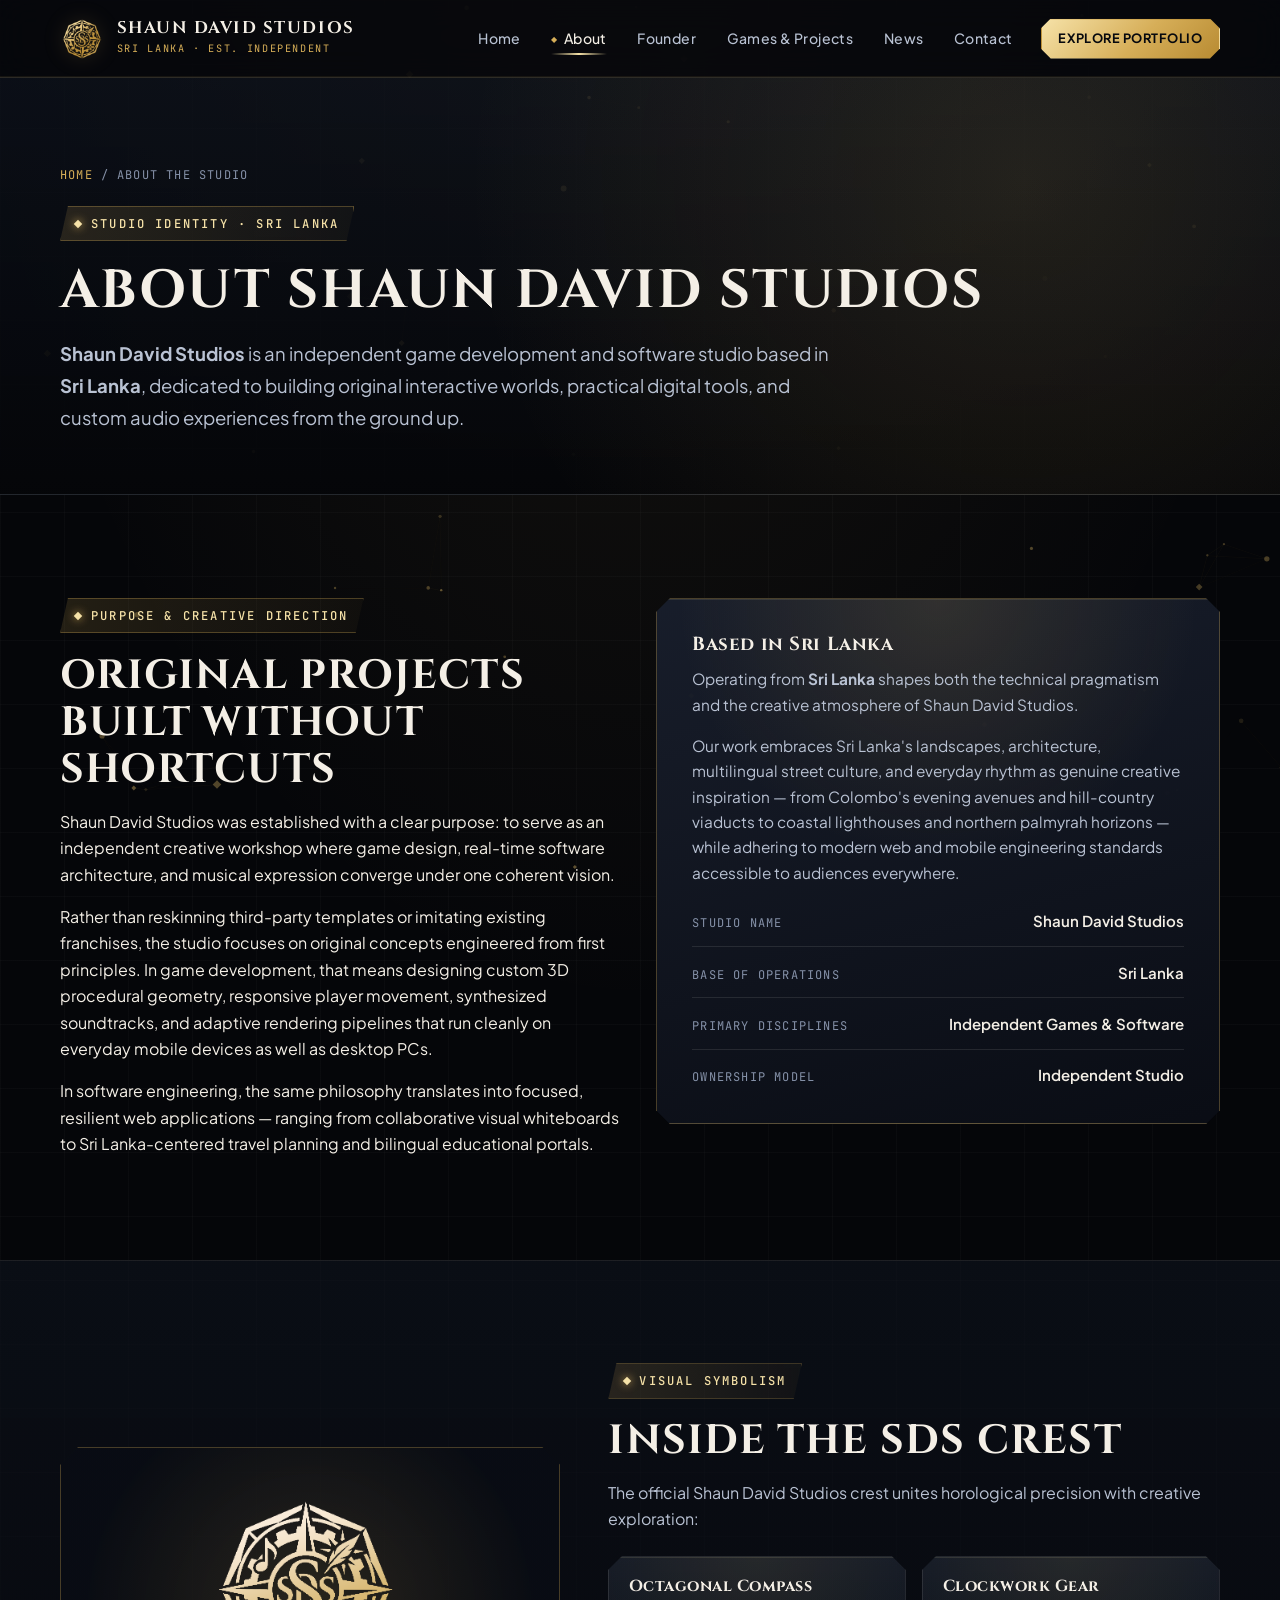
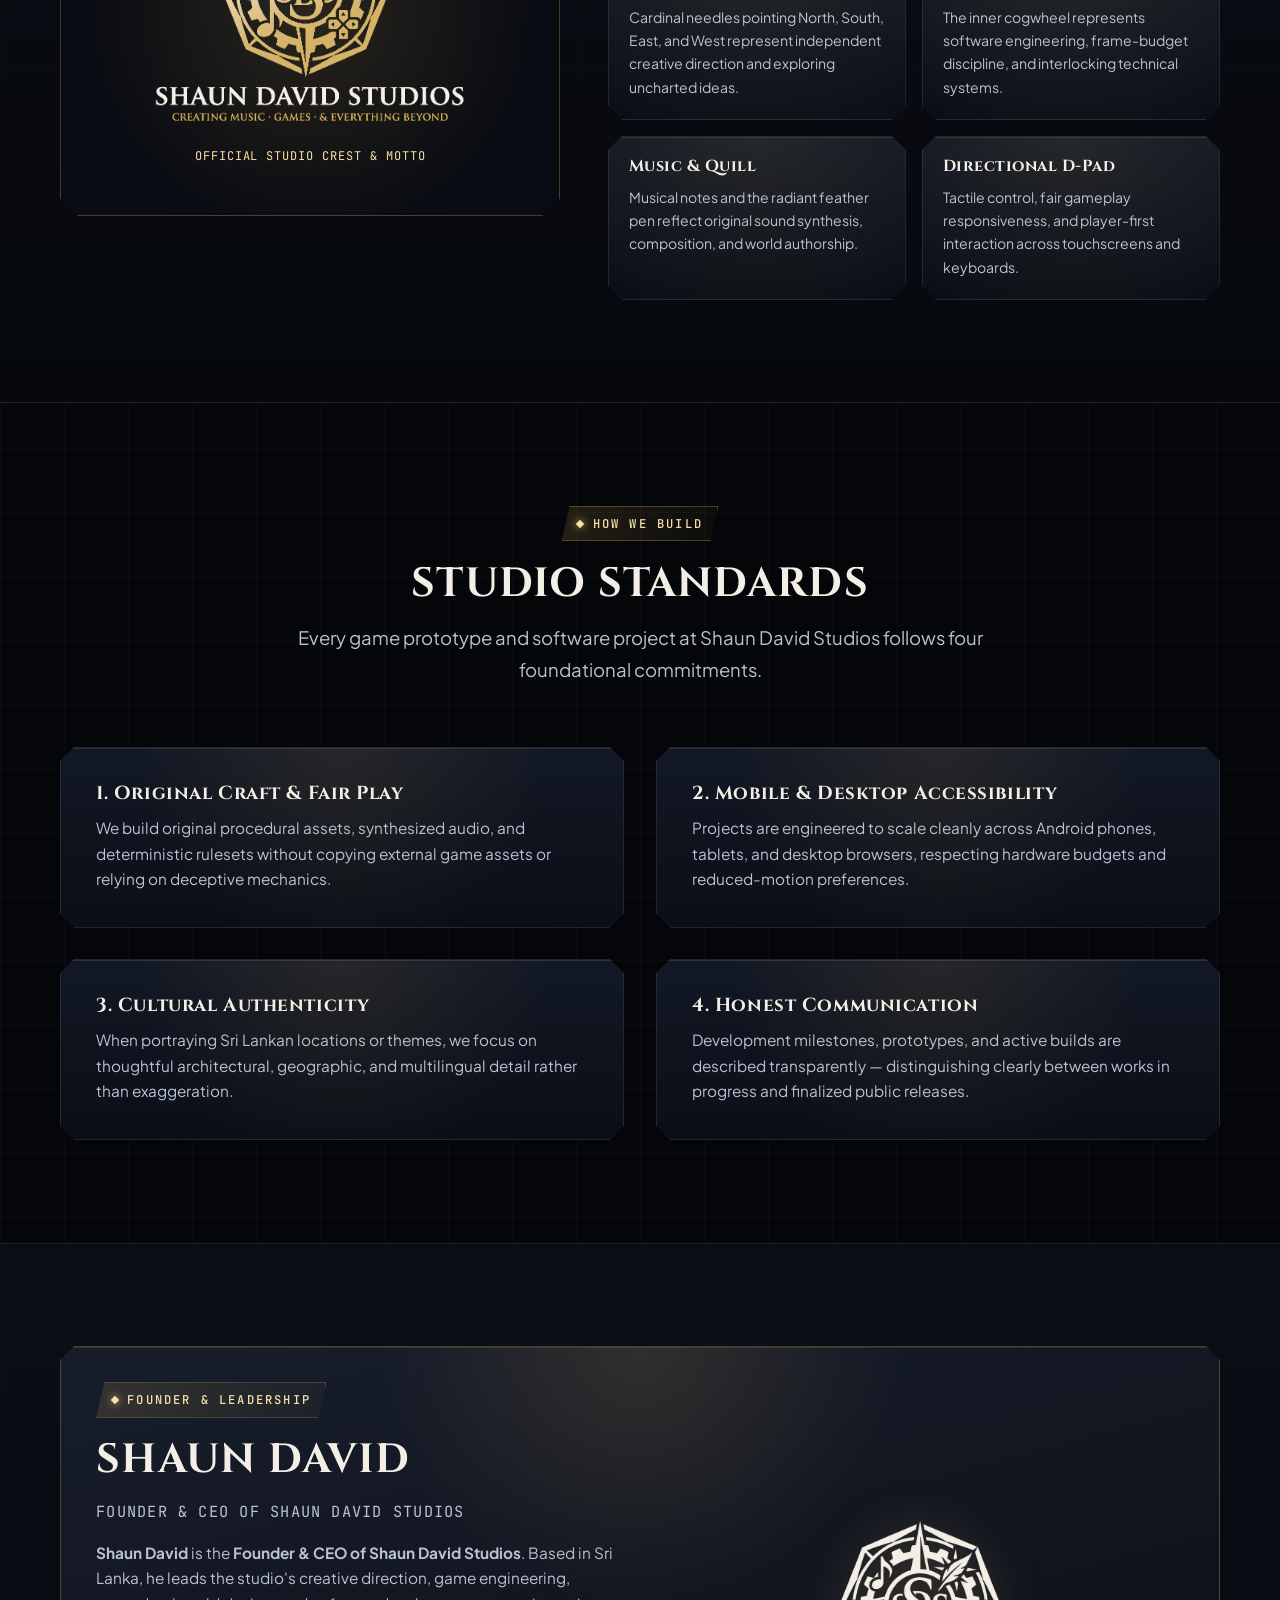
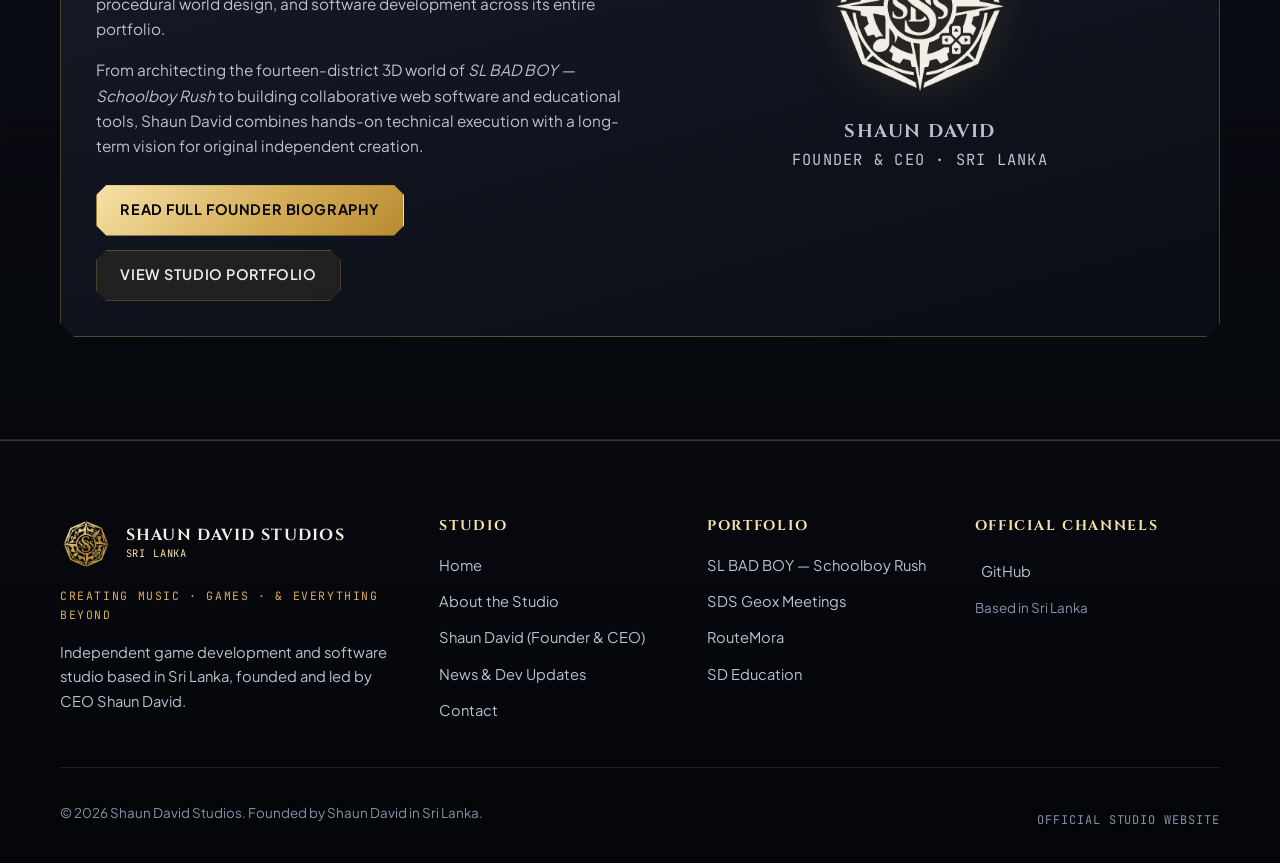
==== about/index.html @ ac810cee "Build official Shaun David Studios static website for Cloudflare Pages Co-authored-by: arena-agent <" ====
<!DOCTYPE html>
<html lang="en">
<head>
  <meta charset="UTF-8">
  <meta name="viewport" content="width=device-width, initial-scale=1.0">
  <title>About Shaun David Studios — Independent Game &amp; Software Studio in Sri Lanka</title>
  <meta name="description" content="Learn about Shaun David Studios, an independent game development and software studio based in Sri Lanka, founded by Founder &amp; CEO Shaun David to build original projects.">
  <meta name="robots" content="index, follow">
  <meta name="theme-color" content="#050609">
  <meta name="author" content="Shaun David">

  <!-- Open Graph Metadata -->
  <meta property="og:site_name" content="Shaun David Studios">
  <meta property="og:type" content="website">
  <meta property="og:title" content="About Shaun David Studios — Independent Game &amp; Software Studio in Sri Lanka">
  <meta property="og:description" content="Explore the creative mission, Sri Lankan roots, and engineering principles of Shaun David Studios, founded by Shaun David.">
  <meta property="og:image" content="/assets/img/og-image.png">
  <meta property="og:image:alt" content="Shaun David Studios octagonal compass and clockwork crest">
  <meta property="og:image:width" content="1200">
  <meta property="og:image:height" content="630">
  <meta name="twitter:card" content="summary_large_image">
  <meta name="twitter:title" content="About Shaun David Studios — Independent Game &amp; Software Studio">
  <meta name="twitter:description" content="Explore the creative mission, Sri Lankan roots, and engineering principles of Shaun David Studios.">
  <meta name="twitter:image" content="/assets/img/og-image.png">

  <!-- Favicons & Manifest -->
  <link rel="icon" href="/favicon.ico" sizes="any">
  <link rel="icon" href="../assets/img/favicon.svg" type="image/svg+xml">
  <link rel="icon" href="../assets/img/favicon-32x32.png" type="image/png" sizes="32x32">
  <link rel="apple-touch-icon" href="../assets/img/apple-touch-icon.png">
  <link rel="manifest" href="../site.webmanifest">

  <link rel="preload" href="../assets/fonts/cinzel-latin-700-normal.woff2" as="font" type="font/woff2" crossorigin>
  <link rel="stylesheet" href="../assets/css/main.css">
  <link rel="stylesheet" href="../assets/css/animations.css">

  <!-- Schema.org Structured Data (AboutPage + Organization + Founder) -->
  <script type="application/ld+json">
  {
    "@context": "https://schema.org",
    "@graph": [
      {
        "@type": "AboutPage",
        "@id": "#about-page",
        "name": "About Shaun David Studios",
        "description": "Overview of Shaun David Studios, an independent game development and software studio based in Sri Lanka, founded by Shaun David.",
        "mainEntity": {
          "@id": "#organization"
        },
        "inLanguage": "en"
      },
      {
        "@type": "Organization",
        "@id": "#organization",
        "name": "Shaun David Studios",
        "alternateName": "SDS",
        "slogan": "Creating Music, Games & Everything Beyond",
        "description": "Independent game development and software studio based in Sri Lanka, founded and led by CEO Shaun David.",
        "logo": {
          "@type": "ImageObject",
          "url": "/assets/img/sds-logo-original.jpg",
          "width": 905,
          "height": 768
        },
        "address": {
          "@type": "PostalAddress",
          "addressCountry": "LK"
        },
        "location": {
          "@type": "Place",
          "name": "Sri Lanka"
        },
        "founder": {
          "@id": "#shaun-david"
        },
        "sameAs": [
          "https://github.com/shaundavidkagenou-oss"
        ]
      },
      {
        "@type": "Person",
        "@id": "#shaun-david",
        "name": "Shaun David",
        "jobTitle": "Founder & CEO",
        "worksFor": {
          "@id": "#organization"
        },
        "sameAs": [
          "https://github.com/shaundavidkagenou-oss"
        ]
      }
    ]
  }
  </script>
</head>
<body>
  <a class="skip-link" href="#main-content">Skip to main content</a>
  <canvas id="ambient-canvas" class="ambient-canvas" aria-hidden="true"></canvas>

  <header class="site-header">
    <div class="container site-header__inner">
      <a class="brand-link" href="../" aria-label="Shaun David Studios — Home">
        <img class="brand-link__crest" src="../assets/img/sds-crest-gold.png" width="44" height="44" alt="Shaun David Studios octagonal compass crest">
        <span class="brand-link__text">
          <span class="brand-link__name">SHAUN DAVID STUDIOS</span>
          <span class="brand-link__sub">Sri Lanka · Est. Independent</span>
        </span>
      </a>

      <button class="nav-toggle" type="button" data-nav-toggle aria-expanded="false" aria-controls="primary-navigation" aria-label="Open navigation menu">
        <span class="nav-toggle__bars" aria-hidden="true">
          <span class="nav-toggle__bar"></span>
          <span class="nav-toggle__bar"></span>
          <span class="nav-toggle__bar"></span>
        </span>
      </button>

      <nav id="primary-navigation" class="primary-nav" data-primary-nav aria-label="Primary navigation">
        <ul class="primary-nav__list">
          <li><a class="primary-nav__link" href="../">Home</a></li>
          <li><a class="primary-nav__link" href="./" aria-current="page">About</a></li>
          <li><a class="primary-nav__link" href="../shaun-david/">Founder</a></li>
          <li><a class="primary-nav__link" href="../games/">Games &amp; Projects</a></li>
          <li><a class="primary-nav__link" href="../news/">News</a></li>
          <li><a class="primary-nav__link" href="../contact/">Contact</a></li>
        </ul>
        <div class="nav-cta">
          <a class="btn btn--primary btn--sm" href="../games/">Explore Portfolio</a>
        </div>
      </nav>
    </div>
    <div class="scroll-vernier" aria-hidden="true">
      <div class="scroll-vernier__bar"></div>
    </div>
  </header>
  <div class="nav-backdrop" data-nav-backdrop aria-hidden="true"></div>

  <main id="main-content">
    <!-- Page Hero -->
    <section class="page-hero" aria-labelledby="about-title">
      <div class="container">
        <ol class="breadcrumb" aria-label="Breadcrumb">
          <li><a href="../">Home</a></li>
          <li aria-hidden="true">/</li>
          <li aria-current="page">About the Studio</li>
        </ol>
        <div class="eyebrow">
          <span class="eyebrow__dot" aria-hidden="true"></span>
          <span>Studio Identity · Sri Lanka</span>
        </div>
        <h1 id="about-title" class="page-title">About Shaun David Studios</h1>
        <p class="lead" style="max-width: 780px;">
          <strong>Shaun David Studios</strong> is an independent game development and software studio based in <strong>Sri Lanka</strong>, dedicated to building original interactive worlds, practical digital tools, and custom audio experiences from the ground up.
        </p>
      </div>
    </section>

    <!-- Studio Purpose & Creative Direction -->
    <section class="section" aria-labelledby="purpose-heading">
      <div class="container">
        <div class="grid-2" style="align-items: start;">
          <div class="reveal">
            <div class="eyebrow">
              <span class="eyebrow__dot" aria-hidden="true"></span>
              <span>Purpose &amp; Creative Direction</span>
            </div>
            <h2 id="purpose-heading" class="section-title">Original Projects Built Without Shortcuts</h2>
            <p>
              Shaun David Studios was established with a clear purpose: to serve as an independent creative workshop where game design, real-time software architecture, and musical expression converge under one coherent vision.
            </p>
            <p>
              Rather than reskinning third-party templates or imitating existing franchises, the studio focuses on original concepts engineered from first principles. In game development, that means designing custom 3D procedural geometry, responsive player movement, synthesized soundtracks, and adaptive rendering pipelines that run cleanly on everyday mobile devices as well as desktop PCs.
            </p>
            <p>
              In software engineering, the same philosophy translates into focused, resilient web applications — ranging from collaborative visual whiteboards to Sri Lanka-centered travel planning and bilingual educational portals.
            </p>
          </div>

          <div class="sds-card sds-card--gold reveal" style="--delay: 100ms;">
            <h3>Based in Sri Lanka</h3>
            <p>
              Operating from <strong>Sri Lanka</strong> shapes both the technical pragmatism and the creative atmosphere of Shaun David Studios.
            </p>
            <p>
              Our work embraces Sri Lanka's landscapes, architecture, multilingual street culture, and everyday rhythm as genuine creative inspiration — from Colombo's evening avenues and hill-country viaducts to coastal lighthouses and northern palmyrah horizons — while adhering to modern web and mobile engineering standards accessible to audiences everywhere.
            </p>
            <div class="spec-ledger" style="margin-top: 1.5rem;">
              <div class="spec-row">
                <span class="spec-label">Studio Name</span>
                <span class="spec-value">Shaun David Studios</span>
              </div>
              <div class="spec-row">
                <span class="spec-label">Base of Operations</span>
                <span class="spec-value">Sri Lanka</span>
              </div>
              <div class="spec-row">
                <span class="spec-label">Primary Disciplines</span>
                <span class="spec-value">Independent Games &amp; Software</span>
              </div>
              <div class="spec-row">
                <span class="spec-label">Ownership Model</span>
                <span class="spec-value">Independent Studio</span>
              </div>
            </div>
          </div>
        </div>
      </div>
    </section>

    <!-- Anatomy of the Official Emblem -->
    <section class="section section--alt" aria-labelledby="emblem-heading">
      <div class="container">
        <div class="crest-anatomy">
          <div class="crest-showcase-panel reveal">
            <img src="../assets/img/sds-lockup-dark.png" width="420" height="302" alt="Official Shaun David Studios full crest and wordmark: Creating Music, Games, and Everything Beyond">
            <p class="mono-tag">Official Studio Crest &amp; Motto</p>
          </div>

          <div class="reveal" style="--delay: 100ms;">
            <div class="eyebrow">
              <span class="eyebrow__dot" aria-hidden="true"></span>
              <span>Visual Symbolism</span>
            </div>
            <h2 id="emblem-heading" class="section-title">Inside the SDS Crest</h2>
            <p style="color: var(--text-secondary); margin-bottom: 1.5rem;">
              The official Shaun David Studios crest unites horological precision with creative exploration:
            </p>

            <div class="grid-2" style="gap: 1rem;">
              <div class="sds-card" style="padding: 1.25rem;">
                <h3 style="font-size: 1rem;">Octagonal Compass</h3>
                <p style="font-size: 0.88rem;">Cardinal needles pointing North, South, East, and West represent independent creative direction and exploring uncharted ideas.</p>
              </div>
              <div class="sds-card" style="padding: 1.25rem;">
                <h3 style="font-size: 1rem;">Clockwork Gear</h3>
                <p style="font-size: 0.88rem;">The inner cogwheel represents software engineering, frame-budget discipline, and interlocking technical systems.</p>
              </div>
              <div class="sds-card" style="padding: 1.25rem;">
                <h3 style="font-size: 1rem;">Music &amp; Quill</h3>
                <p style="font-size: 0.88rem;">Musical notes and the radiant feather pen reflect original sound synthesis, composition, and world authorship.</p>
              </div>
              <div class="sds-card" style="padding: 1.25rem;">
                <h3 style="font-size: 1rem;">Directional D-Pad</h3>
                <p style="font-size: 0.88rem;">Tactile control, fair gameplay responsiveness, and player-first interaction across touchscreens and keyboards.</p>
              </div>
            </div>
          </div>
        </div>
      </div>
    </section>

    <!-- Studio Principles -->
    <section class="section" aria-labelledby="principles-heading">
      <div class="container">
        <div class="section-header section-header--center reveal">
          <div class="eyebrow">
            <span class="eyebrow__dot" aria-hidden="true"></span>
            <span>How We Build</span>
          </div>
          <h2 id="principles-heading" class="section-title">Studio Standards</h2>
          <p class="lead">
            Every game prototype and software project at Shaun David Studios follows four foundational commitments.
          </p>
        </div>

        <div class="grid-2">
          <article class="sds-card reveal">
            <h3>1. Original Craft &amp; Fair Play</h3>
            <p>We build original procedural assets, synthesized audio, and deterministic rulesets without copying external game assets or relying on deceptive mechanics.</p>
          </article>
          <article class="sds-card reveal" style="--delay: 80ms;">
            <h3>2. Mobile &amp; Desktop Accessibility</h3>
            <p>Projects are engineered to scale cleanly across Android phones, tablets, and desktop browsers, respecting hardware budgets and reduced-motion preferences.</p>
          </article>
          <article class="sds-card reveal" style="--delay: 160ms;">
            <h3>3. Cultural Authenticity</h3>
            <p>When portraying Sri Lankan locations or themes, we focus on thoughtful architectural, geographic, and multilingual detail rather than exaggeration.</p>
          </article>
          <article class="sds-card reveal" style="--delay: 240ms;">
            <h3>4. Honest Communication</h3>
            <p>Development milestones, prototypes, and active builds are described transparently — distinguishing clearly between works in progress and finalized public releases.</p>
          </article>
        </div>
      </div>
    </section>

    <!-- Founder Introduction Section -->
    <section class="section section--alt" aria-labelledby="about-founder-heading">
      <div class="container">
        <div class="sds-card sds-card--gold reveal" data-no-tilt>
          <div class="grid-2" style="align-items: center;">
            <div>
              <div class="eyebrow">
                <span class="eyebrow__dot" aria-hidden="true"></span>
                <span>Founder &amp; Leadership</span>
              </div>
              <h2 id="about-founder-heading" class="section-title">Shaun David</h2>
              <p class="mono-tag" style="margin-bottom: 1rem;">Founder &amp; CEO of Shaun David Studios</p>
              <p>
                <strong>Shaun David</strong> is the <strong>Founder &amp; CEO of Shaun David Studios</strong>. Based in Sri Lanka, he leads the studio's creative direction, game engineering, procedural world design, and software development across its entire portfolio.
              </p>
              <p>
                From architecting the fourteen-district 3D world of <em>SL BAD BOY — Schoolboy Rush</em> to building collaborative web software and educational tools, Shaun David combines hands-on technical execution with a long-term vision for original independent creation.
              </p>
              <div class="btn-group" style="margin-top: 1.65rem;">
                <a class="btn btn--primary" href="../shaun-david/">Read Full Founder Biography</a>
                <a class="btn btn--secondary" href="../games/">View Studio Portfolio</a>
              </div>
            </div>

            <div style="display: flex; flex-direction: column; align-items: center; text-align: center; padding: 1.5rem;">
              <img src="../assets/img/sds-crest-ivory.png" width="190" height="190" alt="Shaun David Studios ivory emblem" style="margin-bottom: 1.25rem; filter: drop-shadow(0 0 22px rgba(214, 174, 88, 0.25));">
              <p class="font-display" style="font-size: 1.15rem; letter-spacing: 0.08em;">SHAUN DAVID</p>
              <p class="mono-tag" style="margin-top: 0.3rem;">Founder &amp; CEO · Sri Lanka</p>
            </div>
          </div>
        </div>
      </div>
    </section>
  </main>

  <footer class="site-footer">
    <div class="container">
      <div class="site-footer__grid">
        <div class="site-footer__brand">
          <a class="site-footer__lockup" href="../">
            <img src="../assets/img/sds-crest-gold.png" width="52" height="52" alt="Shaun David Studios emblem">
            <div>
              <div class="font-display" style="font-size: 1rem; letter-spacing: 0.08em;">SHAUN DAVID STUDIOS</div>
              <div class="mono-tag" style="font-size: 0.65rem;">Sri Lanka</div>
            </div>
          </a>
          <p class="site-footer__motto">Creating Music · Games · &amp; Everything Beyond</p>
          <p class="site-footer__desc">
            Independent game development and software studio based in Sri Lanka, founded and led by CEO Shaun David.
          </p>
        </div>

        <div>
          <h2 class="site-footer__heading">Studio</h2>
          <ul class="site-footer__links">
            <li><a href="../">Home</a></li>
            <li><a href="./">About the Studio</a></li>
            <li><a href="../shaun-david/">Shaun David (Founder &amp; CEO)</a></li>
            <li><a href="../news/">News &amp; Dev Updates</a></li>
            <li><a href="../contact/">Contact</a></li>
          </ul>
        </div>

        <div>
          <h2 class="site-footer__heading">Portfolio</h2>
          <ul class="site-footer__links">
            <li><a href="../games/#sl-bad-boy">SL BAD BOY — Schoolboy Rush</a></li>
            <li><a href="../games/#sds-geox-meetings">SDS Geox Meetings</a></li>
            <li><a href="../games/#routemora">RouteMora</a></li>
            <li><a href="../games/#sd-education">SD Education</a></li>
          </ul>
        </div>

        <div>
          <h2 class="site-footer__heading">Official Channels</h2>
          <ul class="site-footer__links" data-social-list="footer-links">
            <li><a href="https://github.com/shaundavidkagenou-oss" target="_blank" rel="noopener noreferrer">GitHub</a></li>
          </ul>
          <p data-footer-email hidden style="margin-top: 0.85rem; font-size: 0.88rem;"></p>
          <p style="margin-top: 0.9rem; font-size: 0.84rem; color: var(--text-muted);">Based in Sri Lanka</p>
        </div>
      </div>

      <div class="site-footer__bottom">
        <p>&copy; 2026 Shaun David Studios. Founded by Shaun David in Sri Lanka.</p>
        <p class="mono-tag" style="color: var(--text-muted);">Official Studio Website</p>
      </div>
    </div>
  </footer>

  <script src="../assets/js/site-config.js"></script>
  <script src="../assets/js/main.js"></script>
  <script src="../assets/js/animations.js"></script>
</body>
</html>
---- assets/css/main.css ----
/* ==========================================================================
   SHAUN DAVID STUDIOS — CORE DESIGN SYSTEM (main.css)
   Theme: Obsidian Forged Crest, Brushed Compass Gold & Engraved Ivory
   Matched directly to the official Shaun David Studios octagonal emblem.
   ========================================================================== */

/* 1. Self-Hosted SIL OFL Fonts (Zero External Network Dependency) */
@font-face {
  font-family: 'Cinzel';
  font-style: normal;
  font-weight: 600;
  font-display: swap;
  src: url('../fonts/cinzel-latin-600-normal.woff2') format('woff2');
}
@font-face {
  font-family: 'Cinzel';
  font-style: normal;
  font-weight: 700;
  font-display: swap;
  src: url('../fonts/cinzel-latin-700-normal.woff2') format('woff2');
}
@font-face {
  font-family: 'Cinzel';
  font-style: normal;
  font-weight: 800;
  font-display: swap;
  src: url('../fonts/cinzel-latin-800-normal.woff2') format('woff2');
}
@font-face {
  font-family: 'Plus Jakarta Sans';
  font-style: normal;
  font-weight: 400;
  font-display: swap;
  src: url('../fonts/plus-jakarta-sans-latin-400-normal.woff2') format('woff2');
}
@font-face {
  font-family: 'Plus Jakarta Sans';
  font-style: normal;
  font-weight: 500;
  font-display: swap;
  src: url('../fonts/plus-jakarta-sans-latin-500-normal.woff2') format('woff2');
}
@font-face {
  font-family: 'Plus Jakarta Sans';
  font-style: normal;
  font-weight: 600;
  font-display: swap;
  src: url('../fonts/plus-jakarta-sans-latin-600-normal.woff2') format('woff2');
}
@font-face {
  font-family: 'Plus Jakarta Sans';
  font-style: normal;
  font-weight: 700;
  font-display: swap;
  src: url('../fonts/plus-jakarta-sans-latin-700-normal.woff2') format('woff2');
}
@font-face {
  font-family: 'JetBrains Mono';
  font-style: normal;
  font-weight: 400;
  font-display: swap;
  src: url('../fonts/jetbrains-mono-latin-400-normal.woff2') format('woff2');
}
@font-face {
  font-family: 'JetBrains Mono';
  font-style: normal;
  font-weight: 500;
  font-display: swap;
  src: url('../fonts/jetbrains-mono-latin-500-normal.woff2') format('woff2');
}

/* 2. Custom Properties */
:root {
  --bg-void: #050609;
  --bg-deep: #090C13;
  --bg-surface: #0E131D;
  --bg-elevated: #141B29;
  --bg-card: rgba(14, 19, 29, 0.86);
  --bg-header: rgba(6, 8, 13, 0.84);

  --text-primary: #F4EFE6;
  --text-secondary: #B9C2D3;
  --text-muted: #8591A8;

  --gold-bright: #F6E2A8;
  --gold: #D6AE58;
  --gold-deep: #9A7324;
  --gold-subtle: rgba(214, 174, 88, 0.14);
  --gold-border: rgba(214, 174, 88, 0.30);
  --gold-border-strong: rgba(246, 226, 168, 0.62);

  --ivory-border: rgba(244, 239, 230, 0.10);
  --ember: #E86A3D;
  --cyan: #56CFE1;
  --emerald: #34D399;

  --font-display: 'Cinzel', 'Palatino Linotype', 'Book Antiqua', Georgia, serif;
  --font-sans: 'Plus Jakarta Sans', -apple-system, BlinkMacSystemFont, 'Segoe UI', Roboto, sans-serif;
  --font-mono: 'JetBrains Mono', ui-monospace, SFMono-Regular, Menlo, Consolas, monospace;

  --container-max: 1240px;
  --header-height: 78px;
  --scroll-progress: 0;
  --scroll-deg: 0deg;

  --ease-out-expo: cubic-bezier(0.16, 1, 0.3, 1);
  --ease-standard: cubic-bezier(0.25, 0.8, 0.25, 1);
}

/* 3. Reset & Document Defaults */
*, *::before, *::after {
  box-sizing: border-box;
  margin: 0;
  padding: 0;
}

html {
  scroll-behavior: smooth;
  background-color: var(--bg-void);
  color: var(--text-primary);
  font-family: var(--font-sans);
  font-size: 16px;
  line-height: 1.65;
  -webkit-text-size-adjust: 100%;
  overflow-x: clip;
}

body {
  min-height: 100vh;
  display: flex;
  flex-direction: column;
  background-color: var(--bg-void);
  background-image:
    radial-gradient(ellipse 80% 50% at 50% -10%, rgba(214, 174, 88, 0.11), transparent 70%),
    linear-gradient(rgba(244, 239, 230, 0.022) 1px, transparent 1px),
    linear-gradient(90deg, rgba(244, 239, 230, 0.022) 1px, transparent 1px);
  background-size: 100% 100%, 64px 64px, 64px 64px;
  color: var(--text-primary);
  overflow-x: clip;
  position: relative;
}

body.nav-open,
body.modal-open {
  overflow: hidden;
}

main {
  flex: 1 0 auto;
  position: relative;
  z-index: 2;
}

img, svg {
  max-width: 100%;
  display: block;
}

a {
  color: var(--gold-bright);
  text-decoration: none;
  transition: color 0.2s ease, border-color 0.2s ease, background-color 0.2s ease, transform 0.2s ease;
}

a:hover {
  color: #FFFFFF;
}

:focus-visible {
  outline: 2px solid var(--gold-bright);
  outline-offset: 3px;
  border-radius: 3px;
}

::selection {
  background: rgba(214, 174, 88, 0.32);
  color: #FFFFFF;
}

/* Accessibility Skip Link */
.skip-link {
  position: fixed;
  top: -120px;
  left: 16px;
  z-index: 9999;
  padding: 12px 20px;
  background: var(--gold);
  color: var(--bg-void);
  font-weight: 700;
  font-size: 0.9rem;
  letter-spacing: 0.04em;
  border-radius: 4px;
  transition: top 0.2s ease;
}

.skip-link:focus {
  top: 14px;
  color: var(--bg-void);
}

.sr-only {
  position: absolute;
  width: 1px;
  height: 1px;
  padding: 0;
  margin: -1px;
  overflow: hidden;
  clip: rect(0, 0, 0, 0);
  white-space: nowrap;
  border: 0;
}

/* 4. Layout Containers & Section Rhythm */
.container {
  width: 100%;
  max-width: var(--container-max);
  margin: 0 auto;
  padding: 0 clamp(1.15rem, 4vw, 2.5rem);
}

.section {
  padding: clamp(4rem, 8vw, 7rem) 0;
  position: relative;
}

.section--alt {
  background: linear-gradient(180deg, rgba(14, 19, 29, 0.62) 0%, rgba(7, 9, 14, 0.85) 100%);
  border-top: 1px solid var(--ivory-border);
  border-bottom: 1px solid var(--ivory-border);
}

.section-header {
  max-width: 760px;
  margin-bottom: clamp(2.4rem, 5vw, 3.8rem);
}

.section-header--center {
  margin-left: auto;
  margin-right: auto;
  text-align: center;
}

/* 5. Typography Matching the Engraved SDS Logo */
h1, h2, h3, h4, .font-display {
  font-family: var(--font-display);
  color: var(--text-primary);
  line-height: 1.16;
  letter-spacing: 0.03em;
  font-weight: 700;
}

.eyebrow {
  display: inline-flex;
  align-items: center;
  gap: 0.6rem;
  font-family: var(--font-mono);
  font-size: 0.76rem;
  font-weight: 500;
  text-transform: uppercase;
  letter-spacing: 0.18em;
  color: var(--gold-bright);
  padding: 0.42rem 0.9rem;
  background: linear-gradient(90deg, rgba(214, 174, 88, 0.15), rgba(214, 174, 88, 0.04));
  border: 1px solid var(--gold-border);
  clip-path: polygon(8px 0, 100% 0, calc(100% - 8px) 100%, 0 100%);
  margin-bottom: 1.15rem;
}

.eyebrow__dot {
  width: 6px;
  height: 6px;
  background: var(--gold-bright);
  transform: rotate(45deg);
  box-shadow: 0 0 8px var(--gold);
  flex-shrink: 0;
}

.display-title {
  font-size: clamp(2.15rem, 5.1vw, 4.1rem);
  font-weight: 800;
  letter-spacing: 0.045em;
  text-transform: uppercase;
  background: linear-gradient(180deg, #FFFFFF 0%, #F4EFE6 58%, #D8BA73 100%);
  -webkit-background-clip: text;
  background-clip: text;
  color: var(--text-primary);
  margin-bottom: 1rem;
}

.page-title {
  font-size: clamp(2rem, 4.4vw, 3.35rem);
  font-weight: 700;
  letter-spacing: 0.04em;
  text-transform: uppercase;
  margin-bottom: 1rem;
}

.section-title {
  font-size: clamp(1.65rem, 3.2vw, 2.55rem);
  margin-bottom: 0.95rem;
  text-transform: uppercase;
}

.lead {
  font-size: clamp(1.04rem, 1.45vw, 1.2rem);
  color: var(--text-secondary);
  line-height: 1.72;
}

p + p {
  margin-top: 1rem;
}

.mono-tag {
  font-family: var(--font-mono);
  font-size: 0.75rem;
  letter-spacing: 0.08em;
  text-transform: uppercase;
  color: var(--gold-bright);
}

/* Engraved Compass Divider */
.compass-divider {
  display: flex;
  align-items: center;
  justify-content: center;
  gap: 1rem;
  margin: 0.5rem 0;
  color: var(--gold);
  opacity: 0.8;
}

.compass-divider::before,
.compass-divider::after {
  content: '';
  height: 1px;
  flex: 1;
  max-width: 180px;
  background: linear-gradient(90deg, transparent, var(--gold-border-strong), transparent);
}

.compass-divider__glyph {
  width: 22px;
  height: 22px;
  transform: rotate(var(--scroll-deg, 0deg));
  transition: transform 0.1s linear;
}

/* 6. Header, Navigation & Mobile Drawer */
.site-header {
  position: sticky;
  top: 0;
  z-index: 100;
  height: var(--header-height);
  background: var(--bg-header);
  backdrop-filter: blur(16px);
  -webkit-backdrop-filter: blur(16px);
  border-bottom: 1px solid var(--ivory-border);
}

.site-header__inner {
  height: 100%;
  display: flex;
  align-items: center;
  justify-content: space-between;
  gap: 1.25rem;
}

.brand-link {
  display: inline-flex;
  align-items: center;
  gap: 0.8rem;
  color: var(--text-primary);
  min-width: 0;
}

.brand-link:hover {
  color: #FFFFFF;
}

.brand-link__crest {
  width: 44px;
  height: 44px;
  flex-shrink: 0;
  filter: drop-shadow(0 0 10px rgba(214, 174, 88, 0.25));
  transition: transform 0.55s var(--ease-out-expo), filter 0.35s ease;
}

.brand-link:hover .brand-link__crest {
  transform: rotate(45deg) scale(1.05);
  filter: drop-shadow(0 0 16px rgba(246, 226, 168, 0.55));
}

.brand-link__text {
  display: flex;
  flex-direction: column;
  min-width: 0;
}

.brand-link__name {
  font-family: var(--font-display);
  font-size: clamp(0.88rem, 1.35vw, 1.05rem);
  font-weight: 700;
  letter-spacing: 0.09em;
  line-height: 1.15;
  white-space: nowrap;
}

.brand-link__sub {
  font-family: var(--font-mono);
  font-size: 0.64rem;
  letter-spacing: 0.16em;
  text-transform: uppercase;
  color: var(--gold);
  margin-top: 2px;
}

.primary-nav {
  display: flex;
  align-items: center;
  gap: 0.25rem;
}

.primary-nav__list {
  display: flex;
  align-items: center;
  list-style: none;
  gap: 0.2rem;
}

.primary-nav__link {
  position: relative;
  display: inline-flex;
  align-items: center;
  gap: 0.38rem;
  padding: 0.55rem 0.85rem;
  font-size: 0.88rem;
  font-weight: 500;
  letter-spacing: 0.03em;
  color: var(--text-secondary);
  border-radius: 4px;
}

.primary-nav__link::after {
  content: '';
  position: absolute;
  left: 0.85rem;
  right: 0.85rem;
  bottom: 4px;
  height: 1.5px;
  background: linear-gradient(90deg, transparent, var(--gold-bright), transparent);
  transform: scaleX(0);
  transform-origin: center;
  transition: transform 0.28s var(--ease-out-expo);
}

.primary-nav__link:hover,
.primary-nav__link[aria-current="page"] {
  color: var(--text-primary);
}

.primary-nav__link:hover::after,
.primary-nav__link[aria-current="page"]::after {
  transform: scaleX(1);
}

.primary-nav__link[aria-current="page"]::before {
  content: '◆';
  font-size: 0.52rem;
  color: var(--gold);
}

.nav-cta {
  margin-left: 0.65rem;
}

/* Header Scroll Vernier Bar */
.scroll-vernier {
  position: absolute;
  left: 0;
  right: 0;
  bottom: -1px;
  height: 2px;
  background: rgba(214, 174, 88, 0.08);
  pointer-events: none;
  overflow: hidden;
}

.scroll-vernier__bar {
  height: 100%;
  width: 100%;
  background: linear-gradient(90deg, var(--gold-deep), var(--gold), var(--gold-bright));
  transform-origin: left center;
  transform: scaleX(var(--scroll-progress, 0));
  box-shadow: 0 0 12px var(--gold);
}

/* Mobile Menu Button */
.nav-toggle {
  display: none;
  width: 46px;
  height: 46px;
  align-items: center;
  justify-content: center;
  background: rgba(214, 174, 88, 0.08);
  border: 1px solid var(--gold-border);
  color: var(--text-primary);
  cursor: pointer;
  clip-path: polygon(8px 0, calc(100% - 8px) 0, 100% 8px, 100% calc(100% - 8px), calc(100% - 8px) 100%, 8px 100%, 0 calc(100% - 8px), 0 8px);
  transition: background 0.2s ease, border-color 0.2s ease;
}

.nav-toggle:hover {
  background: rgba(214, 174, 88, 0.18);
  border-color: var(--gold-bright);
}

.nav-toggle__bars {
  width: 20px;
  height: 14px;
  position: relative;
  display: block;
}

.nav-toggle__bar {
  position: absolute;
  left: 0;
  width: 100%;
  height: 2px;
  background: var(--gold-bright);
  border-radius: 2px;
  transition: transform 0.28s var(--ease-out-expo), opacity 0.2s ease, top 0.28s var(--ease-out-expo);
}

.nav-toggle__bar:nth-child(1) { top: 0; }
.nav-toggle__bar:nth-child(2) { top: 6px; width: 75%; right: 0; left: auto; }
.nav-toggle__bar:nth-child(3) { top: 12px; }

.nav-toggle[aria-expanded="true"] .nav-toggle__bar:nth-child(1) {
  top: 6px;
  transform: rotate(45deg);
}
.nav-toggle[aria-expanded="true"] .nav-toggle__bar:nth-child(2) {
  opacity: 0;
}
.nav-toggle[aria-expanded="true"] .nav-toggle__bar:nth-child(3) {
  top: 6px;
  transform: rotate(-45deg);
}

/* Mobile Backdrop */
.nav-backdrop {
  display: none;
}

/* 7. Chamfered Buttons Matching the Octagonal Crest */
.btn-group {
  display: flex;
  flex-wrap: wrap;
  align-items: center;
  gap: 0.9rem;
}

.btn {
  position: relative;
  display: inline-flex;
  align-items: center;
  justify-content: center;
  gap: 0.6rem;
  min-height: 48px;
  padding: 0.78rem 1.45rem;
  font-family: var(--font-sans);
  font-size: 0.9rem;
  font-weight: 600;
  letter-spacing: 0.04em;
  text-transform: uppercase;
  cursor: pointer;
  border: 1px solid transparent;
  clip-path: polygon(10px 0, calc(100% - 10px) 0, 100% 10px, 100% calc(100% - 10px), calc(100% - 10px) 100%, 10px 100%, 0 calc(100% - 10px), 0 10px);
  transition: transform 0.25s var(--ease-out-expo), box-shadow 0.25s ease, background 0.25s ease, color 0.2s ease, border-color 0.25s ease;
  overflow: hidden;
  text-decoration: none;
}

.btn svg {
  width: 17px;
  height: 17px;
  flex-shrink: 0;
}

.btn--primary {
  background: linear-gradient(135deg, var(--gold-bright) 0%, var(--gold) 55%, #B88B32 100%);
  color: #07090E;
  font-weight: 700;
  box-shadow: 0 8px 28px rgba(214, 174, 88, 0.24);
}

.btn--primary:hover {
  color: #050609;
  transform: translateY(-2px);
  box-shadow: 0 12px 34px rgba(246, 226, 168, 0.42);
  background: linear-gradient(135deg, #FFF3CC 0%, var(--gold-bright) 55%, var(--gold) 100%);
}

.btn--secondary {
  background: rgba(214, 174, 88, 0.09);
  border-color: var(--gold-border);
  color: var(--text-primary);
}

.btn--secondary:hover {
  background: rgba(214, 174, 88, 0.20);
  border-color: var(--gold-bright);
  color: #FFFFFF;
  transform: translateY(-2px);
}

.btn--ghost {
  background: rgba(244, 239, 230, 0.04);
  border-color: var(--ivory-border);
  color: var(--text-secondary);
}

.btn--ghost:hover {
  background: rgba(244, 239, 230, 0.10);
  border-color: var(--gold-border);
  color: var(--text-primary);
  transform: translateY(-2px);
}

.btn--sm {
  min-height: 40px;
  padding: 0.5rem 1.05rem;
  font-size: 0.8rem;
}

/* 8. Chamfered Obsidian Cards with Cursor Spotlight & Corner Reticles */
.sds-card {
  --mx: 50%;
  --my: 0%;
  --rx: 0deg;
  --ry: 0deg;
  position: relative;
  background:
    radial-gradient(460px circle at var(--mx) var(--my), rgba(214, 174, 88, 0.10), transparent 45%),
    linear-gradient(180deg, rgba(20, 27, 41, 0.88) 0%, rgba(11, 15, 24, 0.94) 100%);
  border: 1px solid var(--ivory-border);
  padding: clamp(1.5rem, 3vw, 2.2rem);
  clip-path: polygon(14px 0, calc(100% - 14px) 0, 100% 14px, 100% calc(100% - 14px), calc(100% - 14px) 100%, 14px 100%, 0 calc(100% - 14px), 0 14px);
  transition: border-color 0.3s ease, box-shadow 0.35s ease, transform 0.25s var(--ease-out-expo);
  transform: perspective(1000px) rotateX(var(--rx)) rotateY(var(--ry));
  will-change: transform;
}

.sds-card::before {
  content: '';
  position: absolute;
  inset: 0;
  pointer-events: none;
  border-top: 1px solid rgba(246, 226, 168, 0.18);
  opacity: 0.65;
}

.sds-card:hover {
  border-color: var(--gold-border);
  box-shadow: 0 20px 46px rgba(0, 0, 0, 0.52), 0 0 28px rgba(214, 174, 88, 0.08);
}

.sds-card--gold {
  border-color: var(--gold-border);
  background:
    radial-gradient(520px circle at var(--mx) var(--my), rgba(214, 174, 88, 0.14), transparent 50%),
    linear-gradient(165deg, rgba(25, 31, 45, 0.94) 0%, rgba(10, 13, 21, 0.98) 100%);
}

/* Responsive Grid Utilities */
.grid-2 {
  display: grid;
  grid-template-columns: repeat(2, minmax(0, 1fr));
  gap: clamp(1.25rem, 2.5vw, 2rem);
}

.grid-3 {
  display: grid;
  grid-template-columns: repeat(3, minmax(0, 1fr));
  gap: clamp(1.25rem, 2.4vw, 1.85rem);
}

.grid-4 {
  display: grid;
  grid-template-columns: repeat(4, minmax(0, 1fr));
  gap: clamp(1.1rem, 2vw, 1.5rem);
}

/* Pillar Icon Medallion */
.pillar-icon {
  width: 52px;
  height: 52px;
  display: inline-flex;
  align-items: center;
  justify-content: center;
  margin-bottom: 1.25rem;
  background: rgba(214, 174, 88, 0.10);
  border: 1px solid var(--gold-border);
  color: var(--gold-bright);
  clip-path: polygon(10px 0, calc(100% - 10px) 0, 100% 10px, 100% calc(100% - 10px), calc(100% - 10px) 100%, 10px 100%, 0 calc(100% - 10px), 0 10px);
}

.pillar-icon svg {
  width: 24px;
  height: 24px;
}

.sds-card h3 {
  font-size: 1.18rem;
  margin-bottom: 0.65rem;
}

.sds-card p {
  color: var(--text-secondary);
  font-size: 0.96rem;
}

/* Status & Platform Badges */
.badge-row {
  display: flex;
  flex-wrap: wrap;
  gap: 0.5rem;
  margin-bottom: 1rem;
}

.badge {
  display: inline-flex;
  align-items: center;
  gap: 0.42rem;
  padding: 0.28rem 0.72rem;
  font-family: var(--font-mono);
  font-size: 0.72rem;
  letter-spacing: 0.06em;
  text-transform: uppercase;
  border-radius: 3px;
  background: rgba(244, 239, 230, 0.06);
  border: 1px solid var(--ivory-border);
  color: var(--text-secondary);
}

.badge--status {
  background: rgba(214, 174, 88, 0.13);
  border-color: var(--gold-border);
  color: var(--gold-bright);
}

.badge--live {
  background: rgba(52, 211, 153, 0.12);
  border-color: rgba(52, 211, 153, 0.35);
  color: #6EE7B7;
}

.badge__pulse {
  width: 7px;
  height: 7px;
  border-radius: 50%;
  background: currentColor;
  box-shadow: 0 0 8px currentColor;
}

/* 9. Page Sub-Hero Banner (About, Founder, Games, News, Contact) */
.page-hero {
  position: relative;
  padding: clamp(3.5rem, 7vw, 5.5rem) 0 clamp(2.5rem, 5vw, 3.8rem);
  border-bottom: 1px solid var(--ivory-border);
  overflow: hidden;
  background:
    radial-gradient(circle at 80% 25%, rgba(214, 174, 88, 0.12), transparent 52%),
    linear-gradient(180deg, rgba(13, 18, 28, 0.75) 0%, rgba(5, 6, 9, 0.95) 100%);
}

.breadcrumb {
  display: flex;
  flex-wrap: wrap;
  align-items: center;
  gap: 0.5rem;
  font-family: var(--font-mono);
  font-size: 0.75rem;
  text-transform: uppercase;
  letter-spacing: 0.1em;
  color: var(--text-muted);
  margin-bottom: 1.25rem;
  list-style: none;
}

.breadcrumb a {
  color: var(--gold);
}

.breadcrumb a:hover {
  color: var(--gold-bright);
}

/* 10. Key-Value Spec Ledger (Founder Facts, Project Specs, Studio Details) */
.spec-ledger {
  display: grid;
  gap: 0.85rem;
}

.spec-row {
  display: flex;
  justify-content: space-between;
  align-items: baseline;
  gap: 1rem;
  padding-bottom: 0.75rem;
  border-bottom: 1px solid var(--ivory-border);
}

.spec-row:last-child {
  border-bottom: none;
  padding-bottom: 0;
}

.spec-label {
  font-family: var(--font-mono);
  font-size: 0.75rem;
  text-transform: uppercase;
  letter-spacing: 0.1em;
  color: var(--text-muted);
  flex-shrink: 0;
}

.spec-value {
  font-size: 0.94rem;
  font-weight: 600;
  color: var(--text-primary);
  text-align: right;
}

/* Tech Tag Chips */
.tag-list {
  display: flex;
  flex-wrap: wrap;
  gap: 0.45rem;
  list-style: none;
  margin-top: 1.15rem;
}

.tag-chip {
  font-family: var(--font-mono);
  font-size: 0.72rem;
  padding: 0.25rem 0.62rem;
  background: rgba(244, 239, 230, 0.05);
  border: 1px solid rgba(244, 239, 230, 0.12);
  color: var(--text-secondary);
  border-radius: 3px;
}

/* Social Profile Pills (Rendered dynamically only when verified URLs exist) */
.social-links {
  display: flex;
  flex-wrap: wrap;
  gap: 0.65rem;
  list-style: none;
}

.social-pill {
  display: inline-flex;
  align-items: center;
  gap: 0.55rem;
  padding: 0.55rem 0.95rem;
  min-height: 44px;
  font-size: 0.86rem;
  font-weight: 600;
  color: var(--text-primary);
  background: rgba(244, 239, 230, 0.05);
  border: 1px solid var(--gold-border);
  clip-path: polygon(8px 0, calc(100% - 8px) 0, 100% 8px, 100% calc(100% - 8px), calc(100% - 8px) 100%, 8px 100%, 0 calc(100% - 8px), 0 8px);
}

.social-pill:hover {
  background: rgba(214, 174, 88, 0.18);
  border-color: var(--gold-bright);
  transform: translateY(-2px);
}

.social-pill svg {
  width: 17px;
  height: 17px;
  color: var(--gold-bright);
}

/* Filter Bar (Games & News Pages) */
.filter-bar {
  display: flex;
  flex-wrap: wrap;
  gap: 0.55rem;
  margin-bottom: 2.25rem;
}

.filter-btn {
  min-height: 42px;
  padding: 0.52rem 1.08rem;
  font-family: var(--font-mono);
  font-size: 0.78rem;
  font-weight: 500;
  letter-spacing: 0.08em;
  text-transform: uppercase;
  color: var(--text-secondary);
  background: rgba(14, 19, 29, 0.8);
  border: 1px solid var(--ivory-border);
  cursor: pointer;
  clip-path: polygon(7px 0, calc(100% - 7px) 0, 100% 7px, 100% calc(100% - 7px), calc(100% - 7px) 100%, 7px 100%, 0 calc(100% - 7px), 0 7px);
  transition: all 0.2s ease;
}

.filter-btn:hover {
  color: var(--text-primary);
  border-color: var(--gold-border);
}

.filter-btn[aria-pressed="true"],
.filter-btn.is-active {
  background: linear-gradient(135deg, rgba(214, 174, 88, 0.26), rgba(214, 174, 88, 0.10));
  border-color: var(--gold-bright);
  color: #FFFFFF;
}

/* News & Devlog Timeline Entries */
.news-list {
  display: grid;
  gap: 1.5rem;
}

.news-entry {
  display: grid;
  grid-template-columns: 210px minmax(0, 1fr);
  gap: 1.75rem;
  align-items: start;
}

.news-entry__meta {
  display: flex;
  flex-direction: column;
  gap: 0.55rem;
  padding-top: 0.2rem;
}

.news-entry__date {
  font-family: var(--font-mono);
  font-size: 0.82rem;
  color: var(--gold-bright);
  letter-spacing: 0.06em;
}

.news-entry__body h2,
.news-entry__body h3 {
  font-size: clamp(1.22rem, 2.1vw, 1.5rem);
  margin-bottom: 0.75rem;
}

.news-entry__body p {
  color: var(--text-secondary);
}

.empty-filter-state {
  padding: 2.5rem 1.75rem;
  text-align: center;
  border: 1px dashed var(--gold-border);
  background: rgba(14, 19, 29, 0.55);
  color: var(--text-secondary);
}

/* Contact Hub */
.contact-layout {
  display: grid;
  grid-template-columns: 1.15fr 0.85fr;
  gap: clamp(1.5rem, 3vw, 2.5rem);
  align-items: start;
}

.contact-email-box {
  margin-top: 1.5rem;
  padding: 1.5rem;
  background: rgba(6, 8, 13, 0.72);
  border: 1px solid var(--gold-border);
  clip-path: polygon(10px 0, calc(100% - 10px) 0, 100% 10px, 100% calc(100% - 10px), calc(100% - 10px) 100%, 10px 100%, 0 calc(100% - 10px), 0 10px);
}

.contact-email-address {
  font-family: var(--font-mono);
  font-size: clamp(0.95rem, 1.8vw, 1.18rem);
  color: var(--gold-bright);
  word-break: break-all;
  margin-bottom: 1rem;
  display: block;
}

/* 11. Polished Studio Footer */
.site-footer {
  position: relative;
  z-index: 2;
  background: linear-gradient(180deg, #07090F 0%, #040508 100%);
  border-top: 1px solid var(--gold-border);
  padding: clamp(3.5rem, 6vw, 5rem) 0 2rem;
}

.site-footer__grid {
  display: grid;
  grid-template-columns: 1.5fr 1fr 1fr 1.1fr;
  gap: clamp(1.8rem, 3.5vw, 3rem);
  padding-bottom: 2.75rem;
  border-bottom: 1px solid var(--ivory-border);
}

.site-footer__brand {
  max-width: 360px;
}

.site-footer__lockup {
  display: inline-flex;
  align-items: center;
  gap: 0.85rem;
  margin-bottom: 1rem;
  color: var(--text-primary);
}

.site-footer__lockup img {
  width: 52px;
  height: 52px;
}

.site-footer__motto {
  font-family: var(--font-mono);
  font-size: 0.72rem;
  letter-spacing: 0.14em;
  text-transform: uppercase;
  color: var(--gold);
  margin-bottom: 0.85rem;
}

.site-footer__desc {
  font-size: 0.92rem;
  color: var(--text-secondary);
}

.site-footer__heading {
  font-family: var(--font-display);
  font-size: 0.88rem;
  letter-spacing: 0.12em;
  text-transform: uppercase;
  color: var(--gold-bright);
  margin-bottom: 1.1rem;
}

.site-footer__links {
  list-style: none;
  display: grid;
  gap: 0.62rem;
}

.site-footer__links a {
  color: var(--text-secondary);
  font-size: 0.92rem;
  display: inline-flex;
  align-items: center;
  gap: 0.4rem;
}

.site-footer__links a:hover {
  color: var(--gold-bright);
  transform: translateX(3px);
}

.site-footer__bottom {
  padding-top: 1.65rem;
  display: flex;
  flex-wrap: wrap;
  align-items: center;
  justify-content: space-between;
  gap: 1rem;
  font-size: 0.84rem;
  color: var(--text-muted);
}

/* 12. Responsive Breakpoints (Tablet & Mobile) */
@media (max-width: 1040px) {
  .grid-4 {
    grid-template-columns: repeat(2, minmax(0, 1fr));
  }
  .grid-3 {
    grid-template-columns: repeat(2, minmax(0, 1fr));
  }
  .site-footer__grid {
    grid-template-columns: repeat(2, minmax(0, 1fr));
  }
  .contact-layout {
    grid-template-columns: 1fr;
  }
}

@media (max-width: 880px) {
  .nav-toggle {
    display: inline-flex;
    z-index: 120;
  }

  .primary-nav {
    position: fixed;
    top: 0;
    right: 0;
    bottom: 0;
    width: min(340px, 86vw);
    height: 100dvh;
    flex-direction: column;
    align-items: stretch;
    justify-content: flex-start;
    padding: calc(var(--header-height) + 1.5rem) 1.5rem 2rem;
    background: linear-gradient(180deg, #0A0E17 0%, #06080D 100%);
    border-left: 1px solid var(--gold-border);
    box-shadow: -20px 0 50px rgba(0, 0, 0, 0.75);
    transform: translateX(105%);
    visibility: hidden;
    transition: transform 0.35s var(--ease-out-expo), visibility 0.35s;
    z-index: 110;
    overflow-y: auto;
  }

  .primary-nav.is-open {
    transform: translateX(0);
    visibility: visible;
  }

  .primary-nav__list {
    flex-direction: column;
    align-items: stretch;
    gap: 0.35rem;
  }

  .primary-nav__link {
    padding: 0.9rem 1rem;
    font-size: 1rem;
    border: 1px solid rgba(244, 239, 230, 0.06);
    background: rgba(244, 239, 230, 0.02);
  }

  .primary-nav__link::after {
    display: none;
  }

  .primary-nav__link[aria-current="page"] {
    border-color: var(--gold-border);
    background: rgba(214, 174, 88, 0.12);
  }

  .nav-cta {
    margin-left: 0;
    margin-top: 1.25rem;
    width: 100%;
  }

  .nav-cta .btn {
    width: 100%;
  }

  .nav-backdrop {
    display: block;
    position: fixed;
    inset: 0;
    background: rgba(3, 4, 8, 0.72);
    backdrop-filter: blur(4px);
    opacity: 0;
    pointer-events: none;
    transition: opacity 0.3s ease;
    z-index: 105;
  }

  .nav-backdrop.is-visible {
    opacity: 1;
    pointer-events: auto;
  }

  .news-entry {
    grid-template-columns: 1fr;
    gap: 0.75rem;
  }

  .news-entry__meta {
    flex-direction: row;
    flex-wrap: wrap;
    align-items: center;
  }
}

@media (max-width: 680px) {
  :root {
    --header-height: 70px;
  }

  .brand-link__name {
    font-size: 0.84rem;
    letter-spacing: 0.06em;
  }

  .brand-link__sub {
    font-size: 0.58rem;
  }

  .grid-2,
  .grid-3,
  .grid-4,
  .site-footer__grid {
    grid-template-columns: 1fr;
  }

  .btn-group {
    width: 100%;
  }

  .btn-group .btn {
    width: 100%;
  }

  .spec-row {
    flex-direction: column;
    gap: 0.25rem;
  }

  .spec-value {
    text-align: left;
  }
}

@media (max-width: 375px) {
  .brand-link__sub {
    display: none;
  }
}
---- assets/css/animations.css ----
/* ==========================================================================
   SHAUN DAVID STUDIOS — LOGO-MATCHED ANIMATIONS & INTERACTIVE STAGES
   GPU-composited choreography with full prefers-reduced-motion support.
   ========================================================================== */

/* 1. Ambient Forge-Ember & Compass Vector Canvas */
.ambient-canvas {
  position: fixed;
  inset: 0;
  width: 100%;
  height: 100%;
  pointer-events: none;
  z-index: 1;
  opacity: 0.72;
}

/* 2. Progressive Scroll Reveal (Always visible if JS is disabled!) */
.reveal {
  opacity: 1;
  transform: none;
}

html.js-anim .reveal:not(.is-visible) {
  opacity: 0;
  transform: translateY(24px);
}

html.js-anim .reveal {
  transition: opacity 0.72s var(--ease-out-expo), transform 0.72s var(--ease-out-expo);
  transition-delay: var(--delay, 0ms);
}

html.js-anim .reveal.is-visible {
  opacity: 1;
  transform: translateY(0);
}

/* 3. Home Hero Stage & Clockwork Compass Astrolabe */
.hero {
  position: relative;
  min-height: calc(100svh - var(--header-height));
  display: flex;
  align-items: center;
  padding: clamp(2.8rem, 6vw, 5.2rem) 0;
  overflow: hidden;
}

.hero__grid {
  display: grid;
  grid-template-columns: 1.12fr 0.88fr;
  gap: clamp(2.2rem, 5vw, 4rem);
  align-items: center;
}

.hero__motto {
  font-family: var(--font-mono);
  font-size: clamp(0.75rem, 1.1vw, 0.86rem);
  letter-spacing: 0.2em;
  text-transform: uppercase;
  color: var(--gold);
  margin-bottom: 1.35rem;
  display: flex;
  align-items: center;
  gap: 0.75rem;
  flex-wrap: wrap;
}

.hero__motto::before {
  content: '';
  width: 28px;
  height: 1px;
  background: var(--gold);
}

.hero__actions {
  margin-top: 2rem;
  display: flex;
  flex-wrap: wrap;
  gap: 0.85rem;
}

.hero__profiles {
  margin-top: 2rem;
  padding-top: 1.5rem;
  border-top: 1px solid var(--ivory-border);
  display: flex;
  flex-wrap: wrap;
  align-items: center;
  gap: 0.85rem 1.25rem;
}

.hero__profiles-label {
  font-family: var(--font-mono);
  font-size: 0.73rem;
  letter-spacing: 0.14em;
  text-transform: uppercase;
  color: var(--text-muted);
}

/* Clockwork Compass Emblem Rig */
.astrolabe-wrap {
  display: flex;
  flex-direction: column;
  align-items: center;
  justify-content: center;
}

.astrolabe {
  --aim-deg: 0deg;
  --tilt-x: 0deg;
  --tilt-y: 0deg;
  position: relative;
  width: min(440px, 84vw);
  aspect-ratio: 1 / 1;
  display: flex;
  align-items: center;
  justify-content: center;
  transform: perspective(900px) rotateX(var(--tilt-x)) rotateY(var(--tilt-y));
  transition: transform 0.22s ease-out;
}

.astrolabe__glow {
  position: absolute;
  inset: 12%;
  border-radius: 50%;
  background: radial-gradient(circle, rgba(214, 174, 88, 0.26) 0%, rgba(214, 174, 88, 0.06) 52%, transparent 72%);
  filter: blur(18px);
  animation: pulseAura 5.5s ease-in-out infinite;
  pointer-events: none;
}

.astrolabe__svg {
  position: absolute;
  inset: 0;
  width: 100%;
  height: 100%;
  pointer-events: none;
}

.astrolabe__ring-outer {
  transform-origin: 250px 250px;
  animation: spinSlowCW 68s linear infinite;
}

.astrolabe__ring-gear {
  transform-origin: 250px 250px;
  animation: spinSlowCCW 44s linear infinite;
}

.astrolabe__ring-needle {
  transform-origin: 250px 250px;
  transform: rotate(var(--aim-deg, 0deg));
  transition: transform 0.35s var(--ease-out-expo);
}

.astrolabe__octagon-draw {
  stroke-dasharray: 1400;
  stroke-dashoffset: 0;
  animation: drawOctagon 2.2s var(--ease-out-expo) both;
}

/* Central Authentic SDS Crest with Metallic Glint */
.astrolabe__crest-frame {
  position: relative;
  width: 56%;
  height: 56%;
  display: flex;
  align-items: center;
  justify-content: center;
  z-index: 3;
  filter: drop-shadow(0 12px 28px rgba(0, 0, 0, 0.85)) drop-shadow(0 0 18px rgba(214, 174, 88, 0.22));
}

.astrolabe__crest-img {
  width: 100%;
  height: 100%;
  object-fit: contain;
  animation: floatCrest 6s ease-in-out infinite;
}

.astrolabe__crest-frame::after {
  content: '';
  position: absolute;
  inset: -6%;
  background: linear-gradient(115deg, transparent 36%, rgba(255, 248, 220, 0.24) 50%, transparent 64%);
  mix-blend-mode: screen;
  transform: translateX(-130%) rotate(12deg);
  animation: crestSheen 7.5s ease-in-out infinite;
  pointer-events: none;
  border-radius: 50%;
}

/* 4 Interactive Quadrant Nodes around the Crest */
.quadrant-node {
  position: absolute;
  z-index: 5;
  width: 46px;
  height: 46px;
  display: inline-flex;
  align-items: center;
  justify-content: center;
  background: rgba(9, 12, 19, 0.92);
  border: 1px solid var(--gold-border);
  color: var(--gold-bright);
  cursor: pointer;
  clip-path: polygon(9px 0, calc(100% - 9px) 0, 100% 9px, 100% calc(100% - 9px), calc(100% - 9px) 100%, 9px 100%, 0 calc(100% - 9px), 0 9px);
  box-shadow: 0 6px 20px rgba(0, 0, 0, 0.65);
  transition: transform 0.25s var(--ease-out-expo), background 0.25s ease, border-color 0.25s ease, box-shadow 0.25s ease;
}

.quadrant-node svg {
  width: 20px;
  height: 20px;
}

.quadrant-node:hover,
.quadrant-node[aria-pressed="true"],
.quadrant-node.is-active {
  background: linear-gradient(135deg, var(--gold-bright), var(--gold));
  color: #06080D;
  border-color: #FFFFFF;
  transform: scale(1.12);
  box-shadow: 0 0 22px rgba(246, 226, 168, 0.55);
}

.quadrant-node--nw { top: 10%; left: 10%; }
.quadrant-node--ne { top: 10%; right: 10%; }
.quadrant-node--sw { bottom: 10%; left: 10%; }
.quadrant-node--se { bottom: 10%; right: 10%; }

.astrolabe-readout {
  margin-top: 1.15rem;
  width: min(430px, 92vw);
  padding: 0.9rem 1.15rem;
  background: rgba(11, 15, 24, 0.88);
  border: 1px solid var(--gold-border);
  clip-path: polygon(10px 0, calc(100% - 10px) 0, 100% 10px, 100% calc(100% - 10px), calc(100% - 10px) 100%, 10px 100%, 0 calc(100% - 10px), 0 10px);
  text-align: center;
  min-height: 76px;
  display: flex;
  flex-direction: column;
  justify-content: center;
}

.astrolabe-readout__title {
  font-family: var(--font-mono);
  font-size: 0.76rem;
  letter-spacing: 0.12em;
  text-transform: uppercase;
  color: var(--gold-bright);
  margin-bottom: 0.22rem;
}

.astrolabe-readout__desc {
  font-size: 0.86rem;
  color: var(--text-secondary);
  line-height: 1.45;
}

/* 4. Featured Game: SL BAD BOY Golden-Hour 3D Showcase Stage */
.featured-game-shell {
  display: grid;
  grid-template-columns: 1.1fr 0.9fr;
  gap: clamp(1.5rem, 3vw, 2.5rem);
  align-items: stretch;
}

.runner-stage {
  --sky-top: #1D1128;
  --sky-mid: #7C2D3E;
  --sky-horizon: #F29B38;
  --sun-glow: #FFD27D;
  position: relative;
  min-height: 400px;
  border: 1px solid var(--gold-border);
  clip-path: polygon(16px 0, calc(100% - 16px) 0, 100% 16px, 100% calc(100% - 16px), calc(100% - 16px) 100%, 16px 100%, 0 calc(100% - 16px), 0 16px);
  overflow: hidden;
  display: flex;
  flex-direction: column;
  justify-content: space-between;
  background: linear-gradient(180deg, var(--sky-top) 0%, var(--sky-mid) 52%, var(--sky-horizon) 78%, #10131C 79%, #090B10 100%);
  transition: background 0.6s ease;
}

/* District Sky Variations */
.runner-stage[data-district="colombo"] {
  --sky-top: #1B1026;
  --sky-mid: #8A3044;
  --sky-horizon: #F59E3D;
}
.runner-stage[data-district="kandy"] {
  --sky-top: #111F2D;
  --sky-mid: #3C5E66;
  --sky-horizon: #E5A95C;
}
.runner-stage[data-district="ella"] {
  --sky-top: #0E2224;
  --sky-mid: #2C695A;
  --sky-horizon: #F2B863;
}
.runner-stage[data-district="galle"] {
  --sky-top: #181834;
  --sky-mid: #6E3963;
  --sky-horizon: #FA8B48;
}
.runner-stage[data-district="anuradhapura"] {
  --sky-top: #26140E;
  --sky-mid: #96481E;
  --sky-horizon: #FBBF49;
}
.runner-stage[data-district="jaffna"] {
  --sky-top: #1F1228;
  --sky-mid: #993C38;
  --sky-horizon: #F8AD42;
}
.runner-stage[data-district="trincomalee"] {
  --sky-top: #0F1D35;
  --sky-mid: #2E5A82;
  --sky-horizon: #F5A352;
}

/* Low Golden-Hour Solar Disc & God Rays */
.runner-stage__sun {
  position: absolute;
  left: 50%;
  top: 44%;
  width: 112px;
  height: 112px;
  transform: translate(-50%, -50%);
  border-radius: 50%;
  background: radial-gradient(circle, #FFF8DE 0%, var(--sun-glow) 45%, rgba(245, 158, 61, 0) 74%);
  box-shadow: 0 0 70px rgba(255, 206, 115, 0.65);
  pointer-events: none;
}

.runner-stage__rays {
  position: absolute;
  inset: 0;
  background: repeating-conic-gradient(from 180deg at 50% 48%, rgba(255, 224, 150, 0.09) 0deg 6deg, transparent 6deg 18deg);
  mix-blend-mode: screen;
  opacity: 0.75;
  pointer-events: none;
}

/* Landmark Silhouette SVG Layer */
.runner-stage__landmarks {
  position: absolute;
  left: 0;
  right: 0;
  bottom: 34%;
  height: 46%;
  pointer-events: none;
  z-index: 2;
}

.landmark-scene {
  position: absolute;
  inset: 0;
  width: 100%;
  height: 100%;
  opacity: 0;
  transform: translateY(10px) scale(0.98);
  transition: opacity 0.45s ease, transform 0.45s var(--ease-out-expo);
}

.landmark-scene.is-active {
  opacity: 1;
  transform: translateY(0) scale(1);
}

/* 3D Perspective Three-Lane Sri Lankan Highway */
.runner-stage__road-wrap {
  position: absolute;
  left: 0;
  right: 0;
  bottom: 0;
  height: 36%;
  background: linear-gradient(180deg, #171B26 0%, #090C12 100%);
  border-top: 2px solid rgba(255, 210, 125, 0.45);
  perspective: 220px;
  overflow: hidden;
  z-index: 2;
}

.runner-stage__road {
  position: absolute;
  left: 50%;
  top: 0;
  width: 280px;
  height: 220%;
  transform: translateX(-50%) rotateX(62deg);
  transform-origin: top center;
  background:
    linear-gradient(90deg, rgba(246, 226, 168, 0.45) 0 3px, transparent 3px calc(100% - 3px), rgba(246, 226, 168, 0.45) calc(100% - 3px) 100%),
    linear-gradient(180deg, #1E2433 0%, #10141E 100%);
}

.runner-stage__lanes {
  position: absolute;
  inset: 0;
  background-image:
    repeating-linear-gradient(180deg, #F6C453 0 22px, transparent 22px 48px),
    repeating-linear-gradient(180deg, #F6C453 0 22px, transparent 22px 48px);
  background-size: 3px 48px, 3px 48px;
  background-position: 33.33% 0, 66.66% 0;
  background-repeat: repeat-y;
  animation: highwayFlow 0.72s linear infinite;
}

/* HUD Overlay inside Stage */
.runner-stage__hud-top {
  position: relative;
  z-index: 4;
  padding: 1rem 1.15rem;
  display: flex;
  flex-wrap: wrap;
  justify-content: space-between;
  align-items: center;
  gap: 0.6rem;
  background: linear-gradient(180deg, rgba(5, 7, 11, 0.78), transparent);
}

.runner-hud-pill {
  font-family: var(--font-mono);
  font-size: 0.72rem;
  letter-spacing: 0.08em;
  text-transform: uppercase;
  padding: 0.32rem 0.7rem;
  background: rgba(7, 10, 16, 0.82);
  border: 1px solid rgba(246, 226, 168, 0.35);
  color: var(--gold-bright);
  backdrop-filter: blur(8px);
}

.runner-stage__hud-bottom {
  position: relative;
  z-index: 4;
  padding: 0.9rem 1.1rem;
  background: linear-gradient(0deg, rgba(5, 7, 11, 0.94) 30%, rgba(5, 7, 11, 0.55) 85%, transparent 100%);
}

.district-switcher {
  display: flex;
  flex-wrap: wrap;
  gap: 0.38rem;
  margin-top: 0.55rem;
}

.district-btn {
  padding: 0.32rem 0.65rem;
  min-height: 32px;
  font-family: var(--font-mono);
  font-size: 0.69rem;
  letter-spacing: 0.05em;
  text-transform: uppercase;
  background: rgba(244, 239, 230, 0.07);
  border: 1px solid rgba(244, 239, 230, 0.16);
  color: var(--text-secondary);
  cursor: pointer;
  border-radius: 3px;
  transition: all 0.2s ease;
}

.district-btn:hover {
  color: #FFFFFF;
  border-color: var(--gold);
}

.district-btn[aria-pressed="true"],
.district-btn.is-active {
  background: var(--gold);
  color: #06080D;
  border-color: var(--gold-bright);
  font-weight: 700;
}

.stage-caption {
  font-family: var(--font-mono);
  font-size: 0.68rem;
  color: var(--text-muted);
  letter-spacing: 0.04em;
}

/* 5. Original CSS/SVG Artwork Previews for Software Portfolio */
.project-art {
  position: relative;
  height: 205px;
  margin-bottom: 1.35rem;
  border: 1px solid var(--ivory-border);
  background: radial-gradient(circle at 50% 35%, rgba(214, 174, 88, 0.12), rgba(7, 9, 15, 0.96) 75%);
  overflow: hidden;
  display: flex;
  align-items: center;
  justify-content: center;
  clip-path: polygon(10px 0, calc(100% - 10px) 0, 100% 10px, 100% calc(100% - 10px), calc(100% - 10px) 100%, 10px 100%, 0 calc(100% - 10px), 0 10px);
}

.project-art svg {
  width: 100%;
  height: 100%;
}

.cursor-drift-a {
  animation: cursorFloatA 6s ease-in-out infinite;
}
.cursor-drift-b {
  animation: cursorFloatB 7s ease-in-out infinite;
}
.route-dash-anim {
  stroke-dasharray: 6 6;
  animation: dashMarch 12s linear infinite;
}

/* Configurable Screenshot Gallery Container (Populated automatically when screenshots exist) */
.project-screenshots {
  margin-top: 1.5rem;
  display: grid;
  grid-template-columns: repeat(auto-fit, minmax(220px, 1fr));
  gap: 1rem;
}

.project-screenshots figure {
  border: 1px solid var(--gold-border);
  background: #07090F;
  overflow: hidden;
}

.project-screenshots figcaption {
  padding: 0.55rem 0.75rem;
  font-size: 0.8rem;
  color: var(--text-secondary);
}

/* 6. Crest Symbolism Anatomy Grid (About Page) */
.crest-anatomy {
  display: grid;
  grid-template-columns: 0.9fr 1.1fr;
  gap: clamp(1.8rem, 4vw, 3rem);
  align-items: center;
}

.crest-showcase-panel {
  position: relative;
  padding: clamp(2rem, 4vw, 3rem);
  display: flex;
  flex-direction: column;
  align-items: center;
  justify-content: center;
  text-align: center;
  background: radial-gradient(circle at 50% 45%, rgba(214, 174, 88, 0.16), rgba(9, 12, 19, 0.96) 70%);
  border: 1px solid var(--gold-border);
  clip-path: polygon(18px 0, calc(100% - 18px) 0, 100% 18px, 100% calc(100% - 18px), calc(100% - 18px) 100%, 18px 100%, 0 calc(100% - 18px), 0 18px);
}

.crest-showcase-panel img {
  width: min(320px, 72vw);
  height: auto;
  margin-bottom: 1.25rem;
}

/* 7. Full-Screen Studio Production Ident Modal */
.ident-modal {
  position: fixed;
  inset: 0;
  z-index: 2000;
  background: #030407;
  display: flex;
  flex-direction: column;
  align-items: center;
  justify-content: center;
  padding: 1.5rem;
  opacity: 0;
  visibility: hidden;
  pointer-events: none;
  transition: opacity 0.35s ease, visibility 0.35s ease;
}

.ident-modal.is-open {
  opacity: 1;
  visibility: visible;
  pointer-events: auto;
}

.ident-modal__scanlines {
  position: absolute;
  inset: 0;
  background: repeating-linear-gradient(180deg, rgba(255, 255, 255, 0.025) 0 1px, transparent 1px 4px);
  pointer-events: none;
}

.ident-modal__stage {
  position: relative;
  z-index: 2;
  text-align: center;
  max-width: 540px;
}

.ident-modal__crest {
  width: min(210px, 50vw);
  height: auto;
  margin: 0 auto 1.5rem;
  filter: grayscale(1) contrast(1.25) drop-shadow(0 0 30px rgba(246, 226, 168, 0.35));
  transform: scale(0.84);
  opacity: 0;
}

.ident-modal.is-open .ident-modal__crest {
  animation: identCrestReveal 3.6s var(--ease-out-expo) forwards;
}

.ident-modal__title {
  font-family: var(--font-display);
  font-size: clamp(1.35rem, 3.5vw, 2.15rem);
  letter-spacing: 0.16em;
  text-transform: uppercase;
  color: var(--text-primary);
  opacity: 0;
}

.ident-modal.is-open .ident-modal__title {
  animation: identTextReveal 3.4s var(--ease-out-expo) 0.35s forwards;
}

.ident-modal__sub {
  font-family: var(--font-mono);
  font-size: 0.76rem;
  letter-spacing: 0.22em;
  text-transform: uppercase;
  color: var(--gold);
  margin-top: 0.55rem;
  opacity: 0;
}

.ident-modal.is-open .ident-modal__sub {
  animation: identTextReveal 3.2s var(--ease-out-expo) 0.65s forwards;
}

.ident-modal__progress {
  width: min(260px, 70vw);
  height: 2px;
  background: rgba(244, 239, 230, 0.12);
  margin: 1.75rem auto 1.5rem;
  overflow: hidden;
}

.ident-modal__progress-bar {
  height: 100%;
  width: 100%;
  background: linear-gradient(90deg, #FFFFFF, var(--gold-bright));
  transform-origin: left;
  transform: scaleX(0);
}

.ident-modal.is-open .ident-modal__progress-bar {
  animation: identBarFill 3.8s linear forwards;
}

.ident-modal__close {
  position: relative;
  z-index: 3;
}

/* 8. Keyframes */
@keyframes spinSlowCW {
  from { transform: rotate(0deg); }
  to { transform: rotate(360deg); }
}

@keyframes spinSlowCCW {
  from { transform: rotate(360deg); }
  to { transform: rotate(0deg); }
}

@keyframes pulseAura {
  0%, 100% { transform: scale(0.96); opacity: 0.65; }
  50% { transform: scale(1.06); opacity: 1; }
}

@keyframes floatCrest {
  0%, 100% { transform: translateY(0px); }
  50% { transform: translateY(-6px); }
}

@keyframes crestSheen {
  0%, 68% { transform: translateX(-135%) rotate(12deg); opacity: 0; }
  74% { opacity: 1; }
  92%, 100% { transform: translateX(135%) rotate(12deg); opacity: 0; }
}

@keyframes drawOctagon {
  from { stroke-dashoffset: 1400; opacity: 0.2; }
  to { stroke-dashoffset: 0; opacity: 1; }
}

@keyframes highwayFlow {
  from { background-position: 33.33% 0, 66.66% 0; }
  to { background-position: 33.33% 48px, 66.66% 48px; }
}

@keyframes cursorFloatA {
  0%, 100% { transform: translate(0, 0); }
  50% { transform: translate(16px, -10px); }
}

@keyframes cursorFloatB {
  0%, 100% { transform: translate(0, 0); }
  50% { transform: translate(-14px, 12px); }
}

@keyframes dashMarch {
  from { stroke-dashoffset: 120; }
  to { stroke-dashoffset: 0; }
}

@keyframes identCrestReveal {
  0% { opacity: 0; transform: scale(0.82) rotate(-8deg); filter: grayscale(1) brightness(1.4); }
  35% { opacity: 1; transform: scale(1) rotate(0deg); filter: grayscale(1) contrast(1.2); }
  75%, 100% { opacity: 1; transform: scale(1.02) rotate(0deg); filter: grayscale(0) drop-shadow(0 0 32px rgba(214, 174, 88, 0.55)); }
}

@keyframes identTextReveal {
  0% { opacity: 0; transform: translateY(12px); letter-spacing: 0.28em; }
  35%, 100% { opacity: 1; transform: translateY(0); }
}

@keyframes identBarFill {
  from { transform: scaleX(0); }
  to { transform: scaleX(1); }
}

/* 9. Responsive Layouts for Hero, Runner Stage & Crest Anatomy */
@media (max-width: 1024px) {
  .hero__grid,
  .featured-game-shell,
  .crest-anatomy {
    grid-template-columns: 1fr;
  }

  .hero {
    min-height: auto;
  }

  .astrolabe {
    width: min(380px, 82vw);
    margin: 0.5rem auto 0;
  }
}

@media (max-width: 600px) {
  .quadrant-node {
    width: 42px;
    height: 42px;
  }
  .quadrant-node--nw { top: 6%; left: 6%; }
  .quadrant-node--ne { top: 6%; right: 6%; }
  .quadrant-node--sw { bottom: 6%; left: 6%; }
  .quadrant-node--se { bottom: 6%; right: 6%; }

  .runner-stage {
    min-height: 370px;
  }
}

/* 10. Strict Reduced-Motion Respect */
@media (prefers-reduced-motion: reduce) {
  html {
    scroll-behavior: auto;
  }

  *, *::before, *::after {
    animation-duration: 0.01ms !important;
    animation-iteration-count: 1 !important;
    transition-duration: 0.01ms !important;
  }

  .ambient-canvas {
    display: none !important;
  }

  .reveal,
  html.js-anim .reveal:not(.is-visible) {
    opacity: 1 !important;
    transform: none !important;
  }

  .sds-card,
  .astrolabe {
    transform: none !important;
  }
}
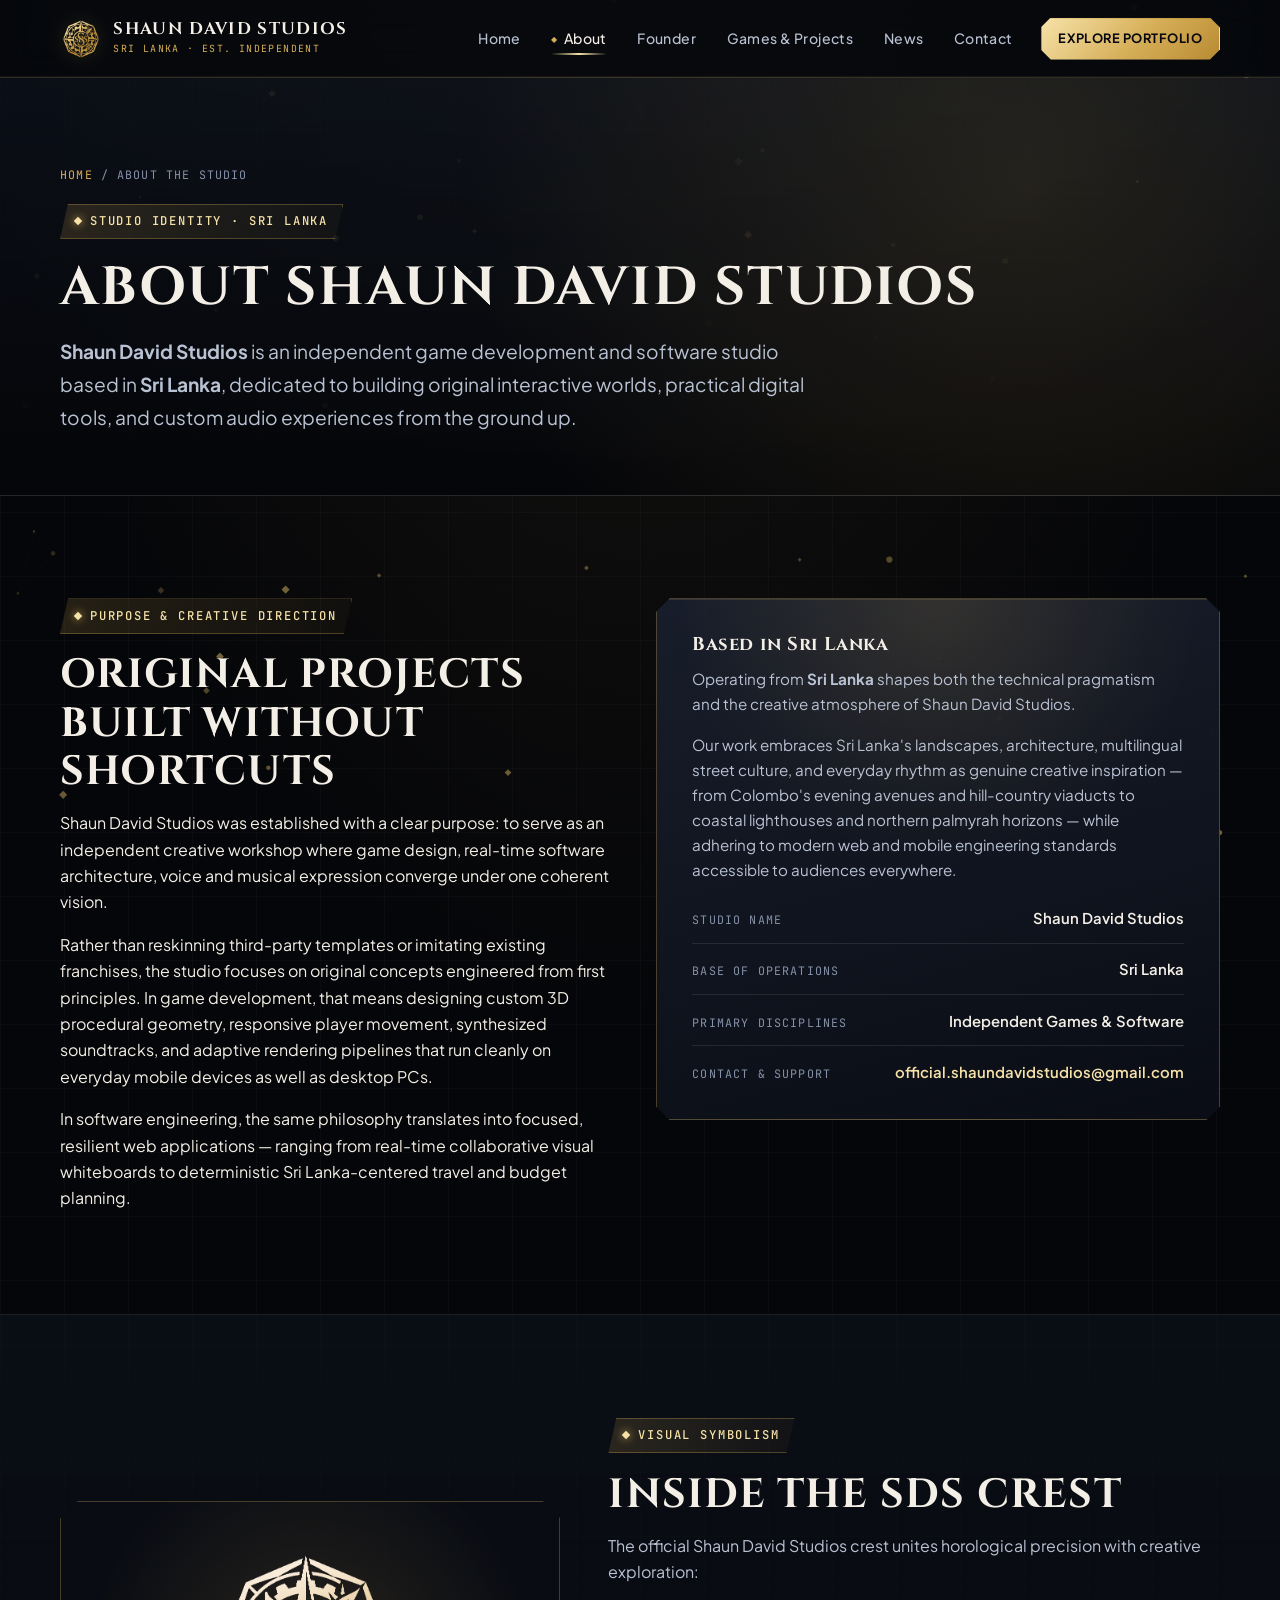
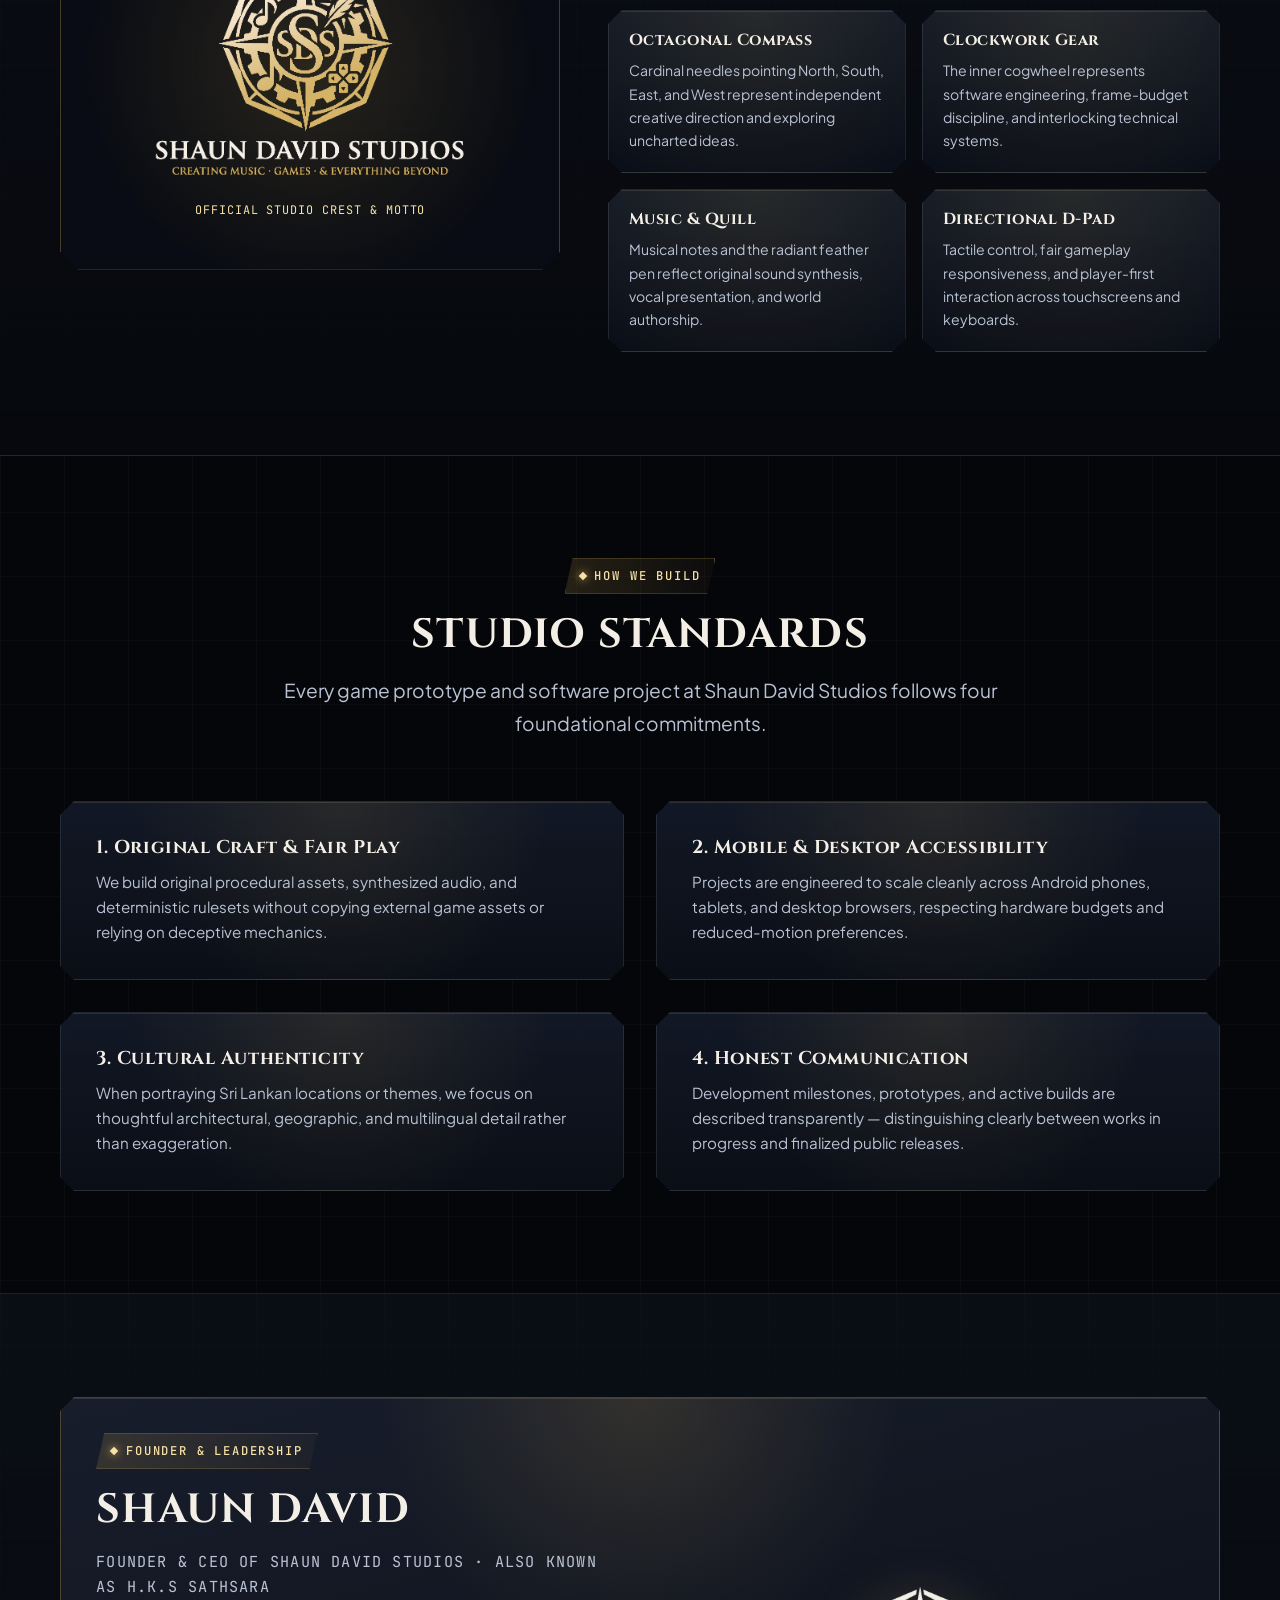
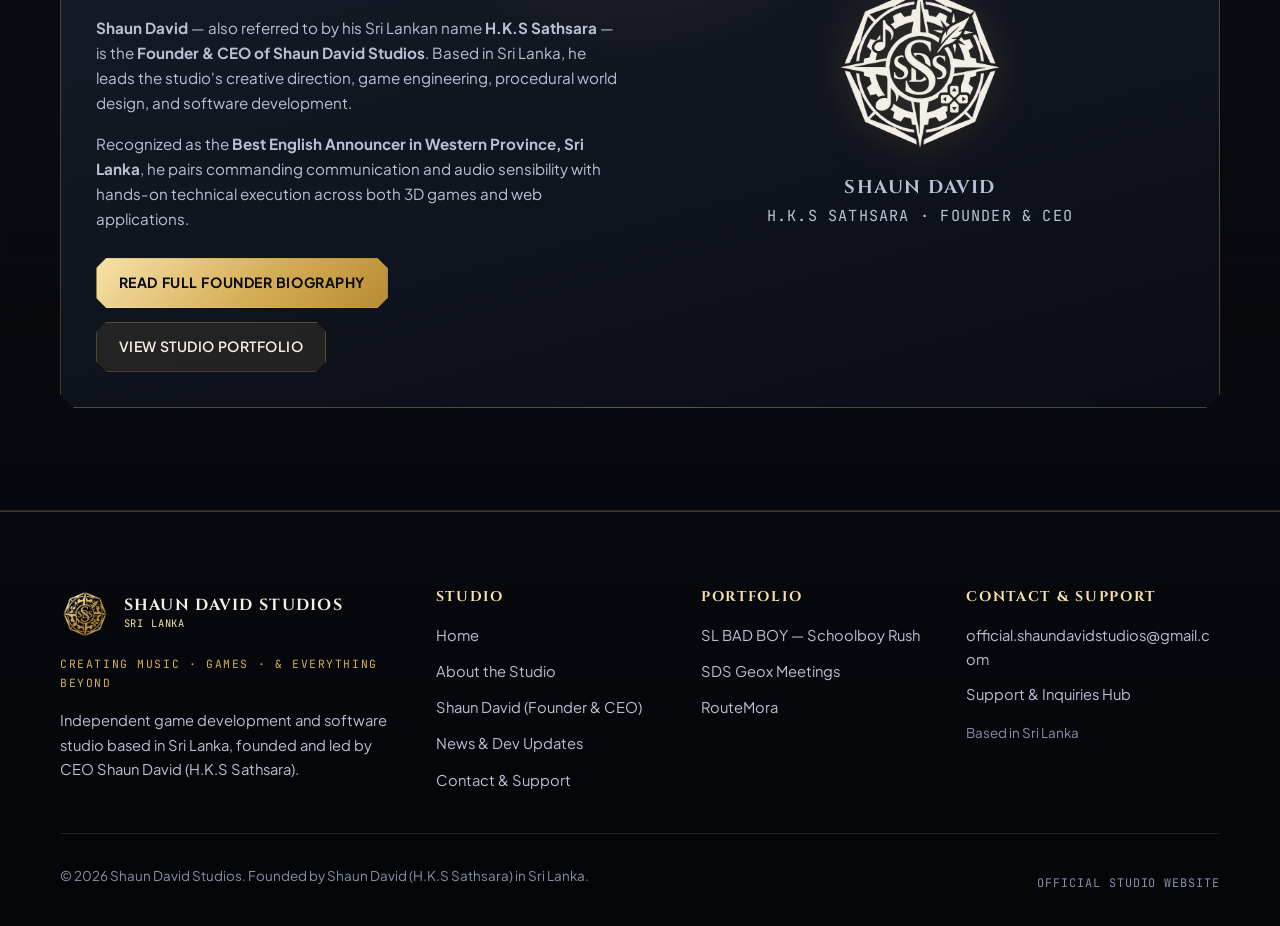
==== commit cac37918: "Update founder details, official support email, 3-project portfolio, and mobile UX/animations Co-aut" ====
--- a/about/index.html
+++ b/about/index.html
@@ -4,16 +4,16 @@
   <meta charset="UTF-8">
   <meta name="viewport" content="width=device-width, initial-scale=1.0">
   <title>About Shaun David Studios — Independent Game &amp; Software Studio in Sri Lanka</title>
-  <meta name="description" content="Learn about Shaun David Studios, an independent game development and software studio based in Sri Lanka, founded by Founder &amp; CEO Shaun David to build original projects.">
+  <meta name="description" content="Learn about Shaun David Studios, an independent game development and software studio in Sri Lanka founded and led by Founder &amp; CEO Shaun David (H.K.S Sathsara).">
   <meta name="robots" content="index, follow">
   <meta name="theme-color" content="#050609">
-  <meta name="author" content="Shaun David">
+  <meta name="author" content="Shaun David (H.K.S Sathsara)">
 
   <!-- Open Graph Metadata -->
   <meta property="og:site_name" content="Shaun David Studios">
   <meta property="og:type" content="website">
   <meta property="og:title" content="About Shaun David Studios — Independent Game &amp; Software Studio in Sri Lanka">
-  <meta property="og:description" content="Explore the creative mission, Sri Lankan roots, and engineering principles of Shaun David Studios, founded by Shaun David.">
+  <meta property="og:description" content="Explore the creative mission, Sri Lankan roots, and engineering principles of Shaun David Studios, founded by Shaun David (H.K.S Sathsara).">
   <meta property="og:image" content="/assets/img/og-image.png">
   <meta property="og:image:alt" content="Shaun David Studios octagonal compass and clockwork crest">
   <meta property="og:image:width" content="1200">
@@ -43,7 +43,7 @@
         "@type": "AboutPage",
         "@id": "#about-page",
         "name": "About Shaun David Studios",
-        "description": "Overview of Shaun David Studios, an independent game development and software studio based in Sri Lanka, founded by Shaun David.",
+        "description": "Overview of Shaun David Studios, an independent game development and software studio based in Sri Lanka, founded by Shaun David (H.K.S Sathsara).",
         "mainEntity": {
           "@id": "#organization"
         },
@@ -55,7 +55,8 @@
         "name": "Shaun David Studios",
         "alternateName": "SDS",
         "slogan": "Creating Music, Games & Everything Beyond",
-        "description": "Independent game development and software studio based in Sri Lanka, founded and led by CEO Shaun David.",
+        "description": "Independent game development and software studio based in Sri Lanka, founded and led by CEO Shaun David (H.K.S Sathsara).",
+        "email": "official.shaundavidstudios@gmail.com",
         "logo": {
           "@type": "ImageObject",
           "url": "/assets/img/sds-logo-original.jpg",
@@ -70,24 +71,28 @@
           "@type": "Place",
           "name": "Sri Lanka"
         },
+        "contactPoint": {
+          "@type": "ContactPoint",
+          "contactType": "customer support",
+          "email": "official.shaundavidstudios@gmail.com"
+        },
         "founder": {
           "@id": "#shaun-david"
-        },
-        "sameAs": [
-          "https://github.com/shaundavidkagenou-oss"
-        ]
+        }
       },
       {
         "@type": "Person",
         "@id": "#shaun-david",
         "name": "Shaun David",
+        "alternateName": [
+          "H.K.S Sathsara",
+          "H.K.S. Sathsara"
+        ],
         "jobTitle": "Founder & CEO",
+        "award": "Best English Announcer in Western Province, Sri Lanka",
         "worksFor": {
           "@id": "#organization"
-        },
-        "sameAs": [
-          "https://github.com/shaundavidkagenou-oss"
-        ]
+        }
       }
     ]
   }
@@ -100,7 +105,7 @@
   <header class="site-header">
     <div class="container site-header__inner">
       <a class="brand-link" href="../" aria-label="Shaun David Studios — Home">
-        <img class="brand-link__crest" src="../assets/img/sds-crest-gold.png" width="44" height="44" alt="Shaun David Studios octagonal compass crest">
+        <img class="brand-link__crest" src="../assets/img/sds-crest-gold.png" width="42" height="42" alt="Shaun David Studios octagonal compass crest">
         <span class="brand-link__text">
           <span class="brand-link__name">SHAUN DAVID STUDIOS</span>
           <span class="brand-link__sub">Sri Lanka · Est. Independent</span>
@@ -166,13 +171,13 @@
             </div>
             <h2 id="purpose-heading" class="section-title">Original Projects Built Without Shortcuts</h2>
             <p>
-              Shaun David Studios was established with a clear purpose: to serve as an independent creative workshop where game design, real-time software architecture, and musical expression converge under one coherent vision.
+              Shaun David Studios was established with a clear purpose: to serve as an independent creative workshop where game design, real-time software architecture, voice and musical expression converge under one coherent vision.
             </p>
             <p>
               Rather than reskinning third-party templates or imitating existing franchises, the studio focuses on original concepts engineered from first principles. In game development, that means designing custom 3D procedural geometry, responsive player movement, synthesized soundtracks, and adaptive rendering pipelines that run cleanly on everyday mobile devices as well as desktop PCs.
             </p>
             <p>
-              In software engineering, the same philosophy translates into focused, resilient web applications — ranging from collaborative visual whiteboards to Sri Lanka-centered travel planning and bilingual educational portals.
+              In software engineering, the same philosophy translates into focused, resilient web applications — ranging from real-time collaborative visual whiteboards to deterministic Sri Lanka-centered travel and budget planning.
             </p>
           </div>
 
@@ -198,8 +203,8 @@
                 <span class="spec-value">Independent Games &amp; Software</span>
               </div>
               <div class="spec-row">
-                <span class="spec-label">Ownership Model</span>
-                <span class="spec-value">Independent Studio</span>
+                <span class="spec-label">Contact &amp; Support</span>
+                <span class="spec-value"><a href="mailto:official.shaundavidstudios@gmail.com">official.shaundavidstudios@gmail.com</a></span>
               </div>
             </div>
           </div>
@@ -237,7 +242,7 @@
               </div>
               <div class="sds-card" style="padding: 1.25rem;">
                 <h3 style="font-size: 1rem;">Music &amp; Quill</h3>
-                <p style="font-size: 0.88rem;">Musical notes and the radiant feather pen reflect original sound synthesis, composition, and world authorship.</p>
+                <p style="font-size: 0.88rem;">Musical notes and the radiant feather pen reflect original sound synthesis, vocal presentation, and world authorship.</p>
               </div>
               <div class="sds-card" style="padding: 1.25rem;">
                 <h3 style="font-size: 1rem;">Directional D-Pad</h3>
@@ -295,12 +300,12 @@
                 <span>Founder &amp; Leadership</span>
               </div>
               <h2 id="about-founder-heading" class="section-title">Shaun David</h2>
-              <p class="mono-tag" style="margin-bottom: 1rem;">Founder &amp; CEO of Shaun David Studios</p>
+              <p class="mono-tag" style="margin-bottom: 1rem;">Founder &amp; CEO of Shaun David Studios · Also Known as H.K.S Sathsara</p>
               <p>
-                <strong>Shaun David</strong> is the <strong>Founder &amp; CEO of Shaun David Studios</strong>. Based in Sri Lanka, he leads the studio's creative direction, game engineering, procedural world design, and software development across its entire portfolio.
+                <strong>Shaun David</strong> — also referred to by his Sri Lankan name <strong>H.K.S Sathsara</strong> — is the <strong>Founder &amp; CEO of Shaun David Studios</strong>. Based in Sri Lanka, he leads the studio's creative direction, game engineering, procedural world design, and software development.
               </p>
               <p>
-                From architecting the fourteen-district 3D world of <em>SL BAD BOY — Schoolboy Rush</em> to building collaborative web software and educational tools, Shaun David combines hands-on technical execution with a long-term vision for original independent creation.
+                Recognized as the <strong>Best English Announcer in Western Province, Sri Lanka</strong>, he pairs commanding communication and audio sensibility with hands-on technical execution across both 3D games and web applications.
               </p>
               <div class="btn-group" style="margin-top: 1.65rem;">
                 <a class="btn btn--primary" href="../shaun-david/">Read Full Founder Biography</a>
@@ -309,9 +314,9 @@
             </div>
 
             <div style="display: flex; flex-direction: column; align-items: center; text-align: center; padding: 1.5rem;">
-              <img src="../assets/img/sds-crest-ivory.png" width="190" height="190" alt="Shaun David Studios ivory emblem" style="margin-bottom: 1.25rem; filter: drop-shadow(0 0 22px rgba(214, 174, 88, 0.25));">
+              <img src="../assets/img/sds-crest-ivory.png" width="180" height="180" alt="Shaun David Studios ivory emblem" style="margin-bottom: 1.25rem; filter: drop-shadow(0 0 22px rgba(214, 174, 88, 0.25));">
               <p class="font-display" style="font-size: 1.15rem; letter-spacing: 0.08em;">SHAUN DAVID</p>
-              <p class="mono-tag" style="margin-top: 0.3rem;">Founder &amp; CEO · Sri Lanka</p>
+              <p class="mono-tag" style="margin-top: 0.3rem;">H.K.S Sathsara · Founder &amp; CEO</p>
             </div>
           </div>
         </div>
@@ -324,7 +329,7 @@
       <div class="site-footer__grid">
         <div class="site-footer__brand">
           <a class="site-footer__lockup" href="../">
-            <img src="../assets/img/sds-crest-gold.png" width="52" height="52" alt="Shaun David Studios emblem">
+            <img src="../assets/img/sds-crest-gold.png" width="50" height="50" alt="Shaun David Studios emblem">
             <div>
               <div class="font-display" style="font-size: 1rem; letter-spacing: 0.08em;">SHAUN DAVID STUDIOS</div>
               <div class="mono-tag" style="font-size: 0.65rem;">Sri Lanka</div>
@@ -332,7 +337,7 @@
           </a>
           <p class="site-footer__motto">Creating Music · Games · &amp; Everything Beyond</p>
           <p class="site-footer__desc">
-            Independent game development and software studio based in Sri Lanka, founded and led by CEO Shaun David.
+            Independent game development and software studio based in Sri Lanka, founded and led by CEO Shaun David (H.K.S Sathsara).
           </p>
         </div>
 
@@ -343,7 +348,7 @@
             <li><a href="./">About the Studio</a></li>
             <li><a href="../shaun-david/">Shaun David (Founder &amp; CEO)</a></li>
             <li><a href="../news/">News &amp; Dev Updates</a></li>
-            <li><a href="../contact/">Contact</a></li>
+            <li><a href="../contact/">Contact &amp; Support</a></li>
           </ul>
         </div>
 
@@ -353,26 +358,52 @@
             <li><a href="../games/#sl-bad-boy">SL BAD BOY — Schoolboy Rush</a></li>
             <li><a href="../games/#sds-geox-meetings">SDS Geox Meetings</a></li>
             <li><a href="../games/#routemora">RouteMora</a></li>
-            <li><a href="../games/#sd-education">SD Education</a></li>
           </ul>
         </div>
 
         <div>
-          <h2 class="site-footer__heading">Official Channels</h2>
-          <ul class="site-footer__links" data-social-list="footer-links">
-            <li><a href="https://github.com/shaundavidkagenou-oss" target="_blank" rel="noopener noreferrer">GitHub</a></li>
+          <h2 class="site-footer__heading">Contact &amp; Support</h2>
+          <ul class="site-footer__links">
+            <li><a href="mailto:official.shaundavidstudios@gmail.com">official.shaundavidstudios@gmail.com</a></li>
+            <li><a href="../contact/">Support &amp; Inquiries Hub</a></li>
           </ul>
-          <p data-footer-email hidden style="margin-top: 0.85rem; font-size: 0.88rem;"></p>
+          <div data-social-section hidden style="margin-top: 0.85rem;">
+            <ul class="site-footer__links" data-social-list="footer-links"></ul>
+          </div>
           <p style="margin-top: 0.9rem; font-size: 0.84rem; color: var(--text-muted);">Based in Sri Lanka</p>
         </div>
       </div>
 
       <div class="site-footer__bottom">
-        <p>&copy; 2026 Shaun David Studios. Founded by Shaun David in Sri Lanka.</p>
+        <p>&copy; 2026 Shaun David Studios. Founded by Shaun David (H.K.S Sathsara) in Sri Lanka.</p>
         <p class="mono-tag" style="color: var(--text-muted);">Official Studio Website</p>
       </div>
     </div>
   </footer>
+
+  <!-- Mobile One-Thumb Quick Navigation Dock -->
+  <nav class="mobile-dock" aria-label="Mobile quick navigation">
+    <a class="mobile-dock__link" href="../">
+      <svg viewBox="0 0 24 24" fill="none" stroke="currentColor" stroke-width="2" aria-hidden="true"><path d="m3 9 9-7 9 7v11a2 2 0 0 1-2 2H5a2 2 0 0 1-2-2z"/></svg>
+      <span>Home</span>
+    </a>
+    <a class="mobile-dock__link" href="../games/">
+      <svg viewBox="0 0 24 24" fill="none" stroke="currentColor" stroke-width="2" aria-hidden="true"><path d="M9 3h6v6h6v6h-6v6H9v-6H3V9h6V3z"/></svg>
+      <span>Games</span>
+    </a>
+    <a class="mobile-dock__link" href="../shaun-david/">
+      <svg viewBox="0 0 24 24" fill="none" stroke="currentColor" stroke-width="2" aria-hidden="true"><circle cx="12" cy="8" r="4"/><path d="M4 21c1.5-4 5-6 8-6s6.5 2 8 6"/></svg>
+      <span>Founder</span>
+    </a>
+    <a class="mobile-dock__link" href="./" aria-current="page">
+      <svg viewBox="0 0 24 24" fill="none" stroke="currentColor" stroke-width="2" aria-hidden="true"><polygon points="12 2 19 7 19 17 12 22 5 17 5 7 12 2"/><circle cx="12" cy="12" r="3"/></svg>
+      <span>About</span>
+    </a>
+    <a class="mobile-dock__link" href="../contact/">
+      <svg viewBox="0 0 24 24" fill="none" stroke="currentColor" stroke-width="2" aria-hidden="true"><rect x="2" y="4" width="20" height="16" rx="2"/><path d="m22 7-10 7L2 7"/></svg>
+      <span>Contact</span>
+    </a>
+  </nav>
 
   <script src="../assets/js/site-config.js"></script>
   <script src="../assets/js/main.js"></script>
--- a/assets/css/main.css
+++ b/assets/css/main.css
@@ -76,7 +76,7 @@
   --bg-surface: #0E131D;
   --bg-elevated: #141B29;
   --bg-card: rgba(14, 19, 29, 0.86);
-  --bg-header: rgba(6, 8, 13, 0.84);
+  --bg-header: rgba(6, 8, 13, 0.88);
 
   --text-primary: #F4EFE6;
   --text-secondary: #B9C2D3;
@@ -100,6 +100,7 @@
 
   --container-max: 1240px;
   --header-height: 78px;
+  --mobile-dock-height: 66px;
   --scroll-progress: 0;
   --scroll-deg: 0deg;
 
@@ -154,6 +155,11 @@
 img, svg {
   max-width: 100%;
   display: block;
+}
+
+a, button {
+  touch-action: manipulation;
+  -webkit-tap-highlight-color: rgba(214, 174, 88, 0.18);
 }
 
 a {
@@ -215,11 +221,11 @@
   width: 100%;
   max-width: var(--container-max);
   margin: 0 auto;
-  padding: 0 clamp(1.15rem, 4vw, 2.5rem);
+  padding: 0 clamp(1rem, 4vw, 2.5rem);
 }
 
 .section {
-  padding: clamp(4rem, 8vw, 7rem) 0;
+  padding: clamp(3.25rem, 8vw, 7rem) 0;
   position: relative;
 }
 
@@ -231,7 +237,7 @@
 
 .section-header {
   max-width: 760px;
-  margin-bottom: clamp(2.4rem, 5vw, 3.8rem);
+  margin-bottom: clamp(2rem, 5vw, 3.8rem);
 }
 
 .section-header--center {
@@ -244,26 +250,28 @@
 h1, h2, h3, h4, .font-display {
   font-family: var(--font-display);
   color: var(--text-primary);
-  line-height: 1.16;
+  line-height: 1.18;
   letter-spacing: 0.03em;
   font-weight: 700;
+  overflow-wrap: break-word;
 }
 
 .eyebrow {
   display: inline-flex;
   align-items: center;
-  gap: 0.6rem;
+  gap: 0.55rem;
+  max-width: 100%;
   font-family: var(--font-mono);
-  font-size: 0.76rem;
+  font-size: clamp(0.68rem, 2.2vw, 0.76rem);
   font-weight: 500;
   text-transform: uppercase;
-  letter-spacing: 0.18em;
+  letter-spacing: 0.15em;
   color: var(--gold-bright);
-  padding: 0.42rem 0.9rem;
-  background: linear-gradient(90deg, rgba(214, 174, 88, 0.15), rgba(214, 174, 88, 0.04));
+  padding: 0.42rem 0.88rem;
+  background: linear-gradient(90deg, rgba(214, 174, 88, 0.16), rgba(214, 174, 88, 0.04));
   border: 1px solid var(--gold-border);
   clip-path: polygon(8px 0, 100% 0, calc(100% - 8px) 100%, 0 100%);
-  margin-bottom: 1.15rem;
+  margin-bottom: 1.1rem;
 }
 
 .eyebrow__dot {
@@ -276,33 +284,33 @@
 }
 
 .display-title {
-  font-size: clamp(2.15rem, 5.1vw, 4.1rem);
+  font-size: clamp(1.85rem, 6.2vw, 4.1rem);
   font-weight: 800;
-  letter-spacing: 0.045em;
+  letter-spacing: 0.04em;
   text-transform: uppercase;
   background: linear-gradient(180deg, #FFFFFF 0%, #F4EFE6 58%, #D8BA73 100%);
   -webkit-background-clip: text;
   background-clip: text;
   color: var(--text-primary);
-  margin-bottom: 1rem;
+  margin-bottom: 0.95rem;
 }
 
 .page-title {
-  font-size: clamp(2rem, 4.4vw, 3.35rem);
+  font-size: clamp(1.72rem, 5.4vw, 3.35rem);
   font-weight: 700;
-  letter-spacing: 0.04em;
+  letter-spacing: 0.035em;
   text-transform: uppercase;
-  margin-bottom: 1rem;
+  margin-bottom: 0.95rem;
 }
 
 .section-title {
-  font-size: clamp(1.65rem, 3.2vw, 2.55rem);
-  margin-bottom: 0.95rem;
+  font-size: clamp(1.42rem, 4.2vw, 2.55rem);
+  margin-bottom: 0.9rem;
   text-transform: uppercase;
 }
 
 .lead {
-  font-size: clamp(1.04rem, 1.45vw, 1.2rem);
+  font-size: clamp(0.98rem, 1.5vw, 1.2rem);
   color: var(--text-secondary);
   line-height: 1.72;
 }
@@ -313,49 +321,32 @@
 
 .mono-tag {
   font-family: var(--font-mono);
-  font-size: 0.75rem;
+  font-size: 0.74rem;
   letter-spacing: 0.08em;
   text-transform: uppercase;
   color: var(--gold-bright);
 }
 
-/* Engraved Compass Divider */
-.compass-divider {
-  display: flex;
-  align-items: center;
-  justify-content: center;
-  gap: 1rem;
-  margin: 0.5rem 0;
-  color: var(--gold);
-  opacity: 0.8;
-}
-
-.compass-divider::before,
-.compass-divider::after {
-  content: '';
-  height: 1px;
-  flex: 1;
-  max-width: 180px;
-  background: linear-gradient(90deg, transparent, var(--gold-border-strong), transparent);
-}
-
-.compass-divider__glyph {
-  width: 22px;
-  height: 22px;
-  transform: rotate(var(--scroll-deg, 0deg));
-  transition: transform 0.1s linear;
-}
-
-/* 6. Header, Navigation & Mobile Drawer */
+/* 6. Header, Navigation & Bulletproof Mobile Drawer
+      Note: backdrop-filter is placed on ::before so .site-header NEVER creates
+      a fixed-position containing block that clips mobile drawers on iOS/Android! */
 .site-header {
   position: sticky;
   top: 0;
-  z-index: 100;
+  z-index: 400;
   height: var(--header-height);
+  border-bottom: 1px solid var(--ivory-border);
+}
+
+.site-header::before {
+  content: '';
+  position: absolute;
+  inset: 0;
   background: var(--bg-header);
   backdrop-filter: blur(16px);
   -webkit-backdrop-filter: blur(16px);
-  border-bottom: 1px solid var(--ivory-border);
+  z-index: -1;
+  pointer-events: none;
 }
 
 .site-header__inner {
@@ -363,13 +354,13 @@
   display: flex;
   align-items: center;
   justify-content: space-between;
-  gap: 1.25rem;
+  gap: 0.85rem;
 }
 
 .brand-link {
   display: inline-flex;
   align-items: center;
-  gap: 0.8rem;
+  gap: 0.7rem;
   color: var(--text-primary);
   min-width: 0;
 }
@@ -379,8 +370,8 @@
 }
 
 .brand-link__crest {
-  width: 44px;
-  height: 44px;
+  width: 42px;
+  height: 42px;
   flex-shrink: 0;
   filter: drop-shadow(0 0 10px rgba(214, 174, 88, 0.25));
   transition: transform 0.55s var(--ease-out-expo), filter 0.35s ease;
@@ -399,17 +390,19 @@
 
 .brand-link__name {
   font-family: var(--font-display);
-  font-size: clamp(0.88rem, 1.35vw, 1.05rem);
+  font-size: clamp(0.78rem, 2.8vw, 1.05rem);
   font-weight: 700;
-  letter-spacing: 0.09em;
+  letter-spacing: 0.08em;
   line-height: 1.15;
   white-space: nowrap;
+  overflow: hidden;
+  text-overflow: ellipsis;
 }
 
 .brand-link__sub {
   font-family: var(--font-mono);
-  font-size: 0.64rem;
-  letter-spacing: 0.16em;
+  font-size: 0.62rem;
+  letter-spacing: 0.14em;
   text-transform: uppercase;
   color: var(--gold);
   margin-top: 2px;
@@ -500,18 +493,23 @@
   display: none;
   width: 46px;
   height: 46px;
+  flex-shrink: 0;
   align-items: center;
   justify-content: center;
-  background: rgba(214, 174, 88, 0.08);
-  border: 1px solid var(--gold-border);
+  background: rgba(214, 174, 88, 0.12);
+  border: 1px solid var(--gold-border-strong);
   color: var(--text-primary);
   cursor: pointer;
   clip-path: polygon(8px 0, calc(100% - 8px) 0, 100% 8px, 100% calc(100% - 8px), calc(100% - 8px) 100%, 8px 100%, 0 calc(100% - 8px), 0 8px);
-  transition: background 0.2s ease, border-color 0.2s ease;
+  transition: background 0.2s ease, border-color 0.2s ease, transform 0.15s ease;
+}
+
+.nav-toggle:active {
+  transform: scale(0.94);
 }
 
 .nav-toggle:hover {
-  background: rgba(214, 174, 88, 0.18);
+  background: rgba(214, 174, 88, 0.22);
   border-color: var(--gold-bright);
 }
 
@@ -548,8 +546,13 @@
   transform: rotate(-45deg);
 }
 
-/* Mobile Backdrop */
+/* Mobile Backdrop (Always sits BELOW .site-header z-index: 400!) */
 .nav-backdrop {
+  display: none;
+}
+
+/* Mobile Floating Bottom Quick-Nav Dock (Hidden on Desktop, Shown on Phones) */
+.mobile-dock {
   display: none;
 }
 
@@ -558,7 +561,7 @@
   display: flex;
   flex-wrap: wrap;
   align-items: center;
-  gap: 0.9rem;
+  gap: 0.85rem;
 }
 
 .btn {
@@ -566,20 +569,25 @@
   display: inline-flex;
   align-items: center;
   justify-content: center;
-  gap: 0.6rem;
+  gap: 0.55rem;
   min-height: 48px;
-  padding: 0.78rem 1.45rem;
+  padding: 0.78rem 1.35rem;
   font-family: var(--font-sans);
-  font-size: 0.9rem;
+  font-size: 0.88rem;
   font-weight: 600;
   letter-spacing: 0.04em;
   text-transform: uppercase;
+  text-align: center;
   cursor: pointer;
   border: 1px solid transparent;
   clip-path: polygon(10px 0, calc(100% - 10px) 0, 100% 10px, 100% calc(100% - 10px), calc(100% - 10px) 100%, 10px 100%, 0 calc(100% - 10px), 0 10px);
-  transition: transform 0.25s var(--ease-out-expo), box-shadow 0.25s ease, background 0.25s ease, color 0.2s ease, border-color 0.25s ease;
+  transition: transform 0.22s var(--ease-out-expo), box-shadow 0.25s ease, background 0.25s ease, color 0.2s ease, border-color 0.25s ease;
   overflow: hidden;
   text-decoration: none;
+}
+
+.btn:active {
+  transform: scale(0.97);
 }
 
 .btn svg {
@@ -592,7 +600,7 @@
   background: linear-gradient(135deg, var(--gold-bright) 0%, var(--gold) 55%, #B88B32 100%);
   color: #07090E;
   font-weight: 700;
-  box-shadow: 0 8px 28px rgba(214, 174, 88, 0.24);
+  box-shadow: 0 8px 28px rgba(214, 174, 88, 0.26);
 }
 
 .btn--primary:hover {
@@ -603,7 +611,7 @@
 }
 
 .btn--secondary {
-  background: rgba(214, 174, 88, 0.09);
+  background: rgba(214, 174, 88, 0.10);
   border-color: var(--gold-border);
   color: var(--text-primary);
 }
@@ -616,25 +624,25 @@
 }
 
 .btn--ghost {
-  background: rgba(244, 239, 230, 0.04);
+  background: rgba(244, 239, 230, 0.05);
   border-color: var(--ivory-border);
   color: var(--text-secondary);
 }
 
 .btn--ghost:hover {
-  background: rgba(244, 239, 230, 0.10);
+  background: rgba(244, 239, 230, 0.11);
   border-color: var(--gold-border);
   color: var(--text-primary);
   transform: translateY(-2px);
 }
 
 .btn--sm {
-  min-height: 40px;
-  padding: 0.5rem 1.05rem;
+  min-height: 42px;
+  padding: 0.52rem 1.05rem;
   font-size: 0.8rem;
 }
 
-/* 8. Chamfered Obsidian Cards with Cursor Spotlight & Corner Reticles */
+/* 8. Chamfered Obsidian Cards with Cursor/Touch Spotlight & Corner Reticles */
 .sds-card {
   --mx: 50%;
   --my: 0%;
@@ -642,10 +650,10 @@
   --ry: 0deg;
   position: relative;
   background:
-    radial-gradient(460px circle at var(--mx) var(--my), rgba(214, 174, 88, 0.10), transparent 45%),
+    radial-gradient(460px circle at var(--mx) var(--my), rgba(214, 174, 88, 0.11), transparent 45%),
     linear-gradient(180deg, rgba(20, 27, 41, 0.88) 0%, rgba(11, 15, 24, 0.94) 100%);
   border: 1px solid var(--ivory-border);
-  padding: clamp(1.5rem, 3vw, 2.2rem);
+  padding: clamp(1.3rem, 3vw, 2.2rem);
   clip-path: polygon(14px 0, calc(100% - 14px) 0, 100% 14px, 100% calc(100% - 14px), calc(100% - 14px) 100%, 14px 100%, 0 calc(100% - 14px), 0 14px);
   transition: border-color 0.3s ease, box-shadow 0.35s ease, transform 0.25s var(--ease-out-expo);
   transform: perspective(1000px) rotateX(var(--rx)) rotateY(var(--ry));
@@ -661,15 +669,16 @@
   opacity: 0.65;
 }
 
-.sds-card:hover {
+.sds-card:hover,
+.sds-card:active {
   border-color: var(--gold-border);
-  box-shadow: 0 20px 46px rgba(0, 0, 0, 0.52), 0 0 28px rgba(214, 174, 88, 0.08);
+  box-shadow: 0 20px 46px rgba(0, 0, 0, 0.52), 0 0 28px rgba(214, 174, 88, 0.10);
 }
 
 .sds-card--gold {
   border-color: var(--gold-border);
   background:
-    radial-gradient(520px circle at var(--mx) var(--my), rgba(214, 174, 88, 0.14), transparent 50%),
+    radial-gradient(520px circle at var(--mx) var(--my), rgba(214, 174, 88, 0.15), transparent 50%),
     linear-gradient(165deg, rgba(25, 31, 45, 0.94) 0%, rgba(10, 13, 21, 0.98) 100%);
 }
 
@@ -677,13 +686,13 @@
 .grid-2 {
   display: grid;
   grid-template-columns: repeat(2, minmax(0, 1fr));
-  gap: clamp(1.25rem, 2.5vw, 2rem);
+  gap: clamp(1.15rem, 2.5vw, 2rem);
 }
 
 .grid-3 {
   display: grid;
   grid-template-columns: repeat(3, minmax(0, 1fr));
-  gap: clamp(1.25rem, 2.4vw, 1.85rem);
+  gap: clamp(1.15rem, 2.4vw, 1.85rem);
 }
 
 .grid-4 {
@@ -699,7 +708,7 @@
   display: inline-flex;
   align-items: center;
   justify-content: center;
-  margin-bottom: 1.25rem;
+  margin-bottom: 1.15rem;
   background: rgba(214, 174, 88, 0.10);
   border: 1px solid var(--gold-border);
   color: var(--gold-bright);
@@ -712,20 +721,20 @@
 }
 
 .sds-card h3 {
-  font-size: 1.18rem;
-  margin-bottom: 0.65rem;
+  font-size: 1.16rem;
+  margin-bottom: 0.6rem;
 }
 
 .sds-card p {
   color: var(--text-secondary);
-  font-size: 0.96rem;
+  font-size: 0.95rem;
 }
 
 /* Status & Platform Badges */
 .badge-row {
   display: flex;
   flex-wrap: wrap;
-  gap: 0.5rem;
+  gap: 0.45rem;
   margin-bottom: 1rem;
 }
 
@@ -733,9 +742,9 @@
   display: inline-flex;
   align-items: center;
   gap: 0.42rem;
-  padding: 0.28rem 0.72rem;
+  padding: 0.32rem 0.72rem;
   font-family: var(--font-mono);
-  font-size: 0.72rem;
+  font-size: 0.71rem;
   letter-spacing: 0.06em;
   text-transform: uppercase;
   border-radius: 3px;
@@ -764,10 +773,10 @@
   box-shadow: 0 0 8px currentColor;
 }
 
-/* 9. Page Sub-Hero Banner (About, Founder, Games, News, Contact) */
+/* 9. Page Sub-Hero Banner */
 .page-hero {
   position: relative;
-  padding: clamp(3.5rem, 7vw, 5.5rem) 0 clamp(2.5rem, 5vw, 3.8rem);
+  padding: clamp(2.8rem, 7vw, 5.5rem) 0 clamp(2.2rem, 5vw, 3.8rem);
   border-bottom: 1px solid var(--ivory-border);
   overflow: hidden;
   background:
@@ -781,11 +790,11 @@
   align-items: center;
   gap: 0.5rem;
   font-family: var(--font-mono);
-  font-size: 0.75rem;
+  font-size: 0.73rem;
   text-transform: uppercase;
   letter-spacing: 0.1em;
   color: var(--text-muted);
-  margin-bottom: 1.25rem;
+  margin-bottom: 1.15rem;
   list-style: none;
 }
 
@@ -797,7 +806,7 @@
   color: var(--gold-bright);
 }
 
-/* 10. Key-Value Spec Ledger (Founder Facts, Project Specs, Studio Details) */
+/* 10. Key-Value Spec Ledger */
 .spec-ledger {
   display: grid;
   gap: 0.85rem;
@@ -819,7 +828,7 @@
 
 .spec-label {
   font-family: var(--font-mono);
-  font-size: 0.75rem;
+  font-size: 0.73rem;
   text-transform: uppercase;
   letter-spacing: 0.1em;
   color: var(--text-muted);
@@ -827,10 +836,11 @@
 }
 
 .spec-value {
-  font-size: 0.94rem;
+  font-size: 0.93rem;
   font-weight: 600;
   color: var(--text-primary);
   text-align: right;
+  overflow-wrap: anywhere;
 }
 
 /* Tech Tag Chips */
@@ -852,7 +862,7 @@
   border-radius: 3px;
 }
 
-/* Social Profile Pills (Rendered dynamically only when verified URLs exist) */
+/* Social Profile Pills */
 .social-links {
   display: flex;
   flex-wrap: wrap;
@@ -891,19 +901,19 @@
   display: flex;
   flex-wrap: wrap;
   gap: 0.55rem;
-  margin-bottom: 2.25rem;
+  margin-bottom: 2rem;
 }
 
 .filter-btn {
-  min-height: 42px;
-  padding: 0.52rem 1.08rem;
+  min-height: 44px;
+  padding: 0.52rem 1.02rem;
   font-family: var(--font-mono);
-  font-size: 0.78rem;
+  font-size: 0.76rem;
   font-weight: 500;
-  letter-spacing: 0.08em;
+  letter-spacing: 0.07em;
   text-transform: uppercase;
   color: var(--text-secondary);
-  background: rgba(14, 19, 29, 0.8);
+  background: rgba(14, 19, 29, 0.85);
   border: 1px solid var(--ivory-border);
   cursor: pointer;
   clip-path: polygon(7px 0, calc(100% - 7px) 0, 100% 7px, 100% calc(100% - 7px), calc(100% - 7px) 100%, 7px 100%, 0 calc(100% - 7px), 0 7px);
@@ -925,7 +935,7 @@
 /* News & Devlog Timeline Entries */
 .news-list {
   display: grid;
-  gap: 1.5rem;
+  gap: 1.4rem;
 }
 
 .news-entry {
@@ -951,7 +961,7 @@
 
 .news-entry__body h2,
 .news-entry__body h3 {
-  font-size: clamp(1.22rem, 2.1vw, 1.5rem);
+  font-size: clamp(1.18rem, 2.1vw, 1.5rem);
   margin-bottom: 0.75rem;
 }
 
@@ -960,7 +970,7 @@
 }
 
 .empty-filter-state {
-  padding: 2.5rem 1.75rem;
+  padding: 2.25rem 1.5rem;
   text-align: center;
   border: 1px dashed var(--gold-border);
   background: rgba(14, 19, 29, 0.55);
@@ -971,24 +981,24 @@
 .contact-layout {
   display: grid;
   grid-template-columns: 1.15fr 0.85fr;
-  gap: clamp(1.5rem, 3vw, 2.5rem);
+  gap: clamp(1.35rem, 3vw, 2.5rem);
   align-items: start;
 }
 
 .contact-email-box {
-  margin-top: 1.5rem;
-  padding: 1.5rem;
-  background: rgba(6, 8, 13, 0.72);
+  margin-top: 1.35rem;
+  padding: clamp(1.15rem, 3vw, 1.5rem);
+  background: rgba(6, 8, 13, 0.78);
   border: 1px solid var(--gold-border);
   clip-path: polygon(10px 0, calc(100% - 10px) 0, 100% 10px, 100% calc(100% - 10px), calc(100% - 10px) 100%, 10px 100%, 0 calc(100% - 10px), 0 10px);
 }
 
 .contact-email-address {
   font-family: var(--font-mono);
-  font-size: clamp(0.95rem, 1.8vw, 1.18rem);
+  font-size: clamp(0.8rem, 3.4vw, 1.14rem);
   color: var(--gold-bright);
-  word-break: break-all;
-  margin-bottom: 1rem;
+  overflow-wrap: anywhere;
+  margin-bottom: 1.1rem;
   display: block;
 }
 
@@ -998,14 +1008,14 @@
   z-index: 2;
   background: linear-gradient(180deg, #07090F 0%, #040508 100%);
   border-top: 1px solid var(--gold-border);
-  padding: clamp(3.5rem, 6vw, 5rem) 0 2rem;
+  padding: clamp(3rem, 6vw, 5rem) 0 2rem;
 }
 
 .site-footer__grid {
   display: grid;
-  grid-template-columns: 1.5fr 1fr 1fr 1.1fr;
-  gap: clamp(1.8rem, 3.5vw, 3rem);
-  padding-bottom: 2.75rem;
+  grid-template-columns: 1.5fr 1fr 1fr 1.15fr;
+  gap: clamp(1.6rem, 3.5vw, 3rem);
+  padding-bottom: 2.5rem;
   border-bottom: 1px solid var(--ivory-border);
 }
 
@@ -1022,13 +1032,13 @@
 }
 
 .site-footer__lockup img {
-  width: 52px;
-  height: 52px;
+  width: 50px;
+  height: 50px;
 }
 
 .site-footer__motto {
   font-family: var(--font-mono);
-  font-size: 0.72rem;
+  font-size: 0.71rem;
   letter-spacing: 0.14em;
   text-transform: uppercase;
   color: var(--gold);
@@ -1046,7 +1056,7 @@
   letter-spacing: 0.12em;
   text-transform: uppercase;
   color: var(--gold-bright);
-  margin-bottom: 1.1rem;
+  margin-bottom: 1rem;
 }
 
 .site-footer__links {
@@ -1061,6 +1071,7 @@
   display: inline-flex;
   align-items: center;
   gap: 0.4rem;
+  overflow-wrap: anywhere;
 }
 
 .site-footer__links a:hover {
@@ -1069,12 +1080,12 @@
 }
 
 .site-footer__bottom {
-  padding-top: 1.65rem;
+  padding-top: 1.5rem;
   display: flex;
   flex-wrap: wrap;
   align-items: center;
   justify-content: space-between;
-  gap: 1rem;
+  gap: 0.85rem;
   font-size: 0.84rem;
   color: var(--text-muted);
 }
@@ -1098,7 +1109,8 @@
 @media (max-width: 880px) {
   .nav-toggle {
     display: inline-flex;
-    z-index: 120;
+    position: relative;
+    z-index: 450;
   }
 
   .primary-nav {
@@ -1106,20 +1118,21 @@
     top: 0;
     right: 0;
     bottom: 0;
-    width: min(340px, 86vw);
+    width: min(330px, 86vw);
     height: 100dvh;
     flex-direction: column;
     align-items: stretch;
     justify-content: flex-start;
-    padding: calc(var(--header-height) + 1.5rem) 1.5rem 2rem;
-    background: linear-gradient(180deg, #0A0E17 0%, #06080D 100%);
-    border-left: 1px solid var(--gold-border);
-    box-shadow: -20px 0 50px rgba(0, 0, 0, 0.75);
+    padding: calc(var(--header-height) + 1.25rem) 1.25rem calc(var(--mobile-dock-height) + 2rem);
+    background: linear-gradient(180deg, #0B101A 0%, #06080D 100%);
+    border-left: 1px solid var(--gold-border-strong);
+    box-shadow: -24px 0 60px rgba(0, 0, 0, 0.85);
     transform: translateX(105%);
     visibility: hidden;
-    transition: transform 0.35s var(--ease-out-expo), visibility 0.35s;
-    z-index: 110;
+    transition: transform 0.34s var(--ease-out-expo), visibility 0.34s;
+    z-index: 420;
     overflow-y: auto;
+    -webkit-overflow-scrolling: touch;
   }
 
   .primary-nav.is-open {
@@ -1130,14 +1143,15 @@
   .primary-nav__list {
     flex-direction: column;
     align-items: stretch;
-    gap: 0.35rem;
+    gap: 0.45rem;
   }
 
   .primary-nav__link {
-    padding: 0.9rem 1rem;
-    font-size: 1rem;
-    border: 1px solid rgba(244, 239, 230, 0.06);
-    background: rgba(244, 239, 230, 0.02);
+    min-height: 48px;
+    padding: 0.85rem 1rem;
+    font-size: 0.98rem;
+    border: 1px solid rgba(244, 239, 230, 0.08);
+    background: rgba(244, 239, 230, 0.03);
   }
 
   .primary-nav__link::after {
@@ -1145,13 +1159,13 @@
   }
 
   .primary-nav__link[aria-current="page"] {
-    border-color: var(--gold-border);
-    background: rgba(214, 174, 88, 0.12);
+    border-color: var(--gold-bright);
+    background: rgba(214, 174, 88, 0.16);
   }
 
   .nav-cta {
     margin-left: 0;
-    margin-top: 1.25rem;
+    margin-top: 1.15rem;
     width: 100%;
   }
 
@@ -1159,16 +1173,18 @@
     width: 100%;
   }
 
+  /* Backdrop sits at z-index 350, cleanly BELOW .site-header (400) & .primary-nav (420) */
   .nav-backdrop {
     display: block;
     position: fixed;
     inset: 0;
-    background: rgba(3, 4, 8, 0.72);
+    background: rgba(3, 4, 8, 0.76);
     backdrop-filter: blur(4px);
+    -webkit-backdrop-filter: blur(4px);
     opacity: 0;
     pointer-events: none;
-    transition: opacity 0.3s ease;
-    z-index: 105;
+    transition: opacity 0.28s ease;
+    z-index: 350;
   }
 
   .nav-backdrop.is-visible {
@@ -1188,18 +1204,79 @@
   }
 }
 
+/* Mobile One-Thumb Quick Dock + Single-Column Refinements */
+@media (max-width: 768px) {
+  body {
+    padding-bottom: calc(var(--mobile-dock-height) + env(safe-area-inset-bottom, 0px));
+  }
+
+  .mobile-dock {
+    display: grid;
+    grid-template-columns: repeat(5, minmax(0, 1fr));
+    position: fixed;
+    left: 0;
+    right: 0;
+    bottom: 0;
+    z-index: 320;
+    min-height: var(--mobile-dock-height);
+    padding: 0.35rem 0.35rem calc(0.35rem + env(safe-area-inset-bottom, 0px));
+    background: rgba(6, 8, 14, 0.94);
+    backdrop-filter: blur(16px);
+    -webkit-backdrop-filter: blur(16px);
+    border-top: 1px solid var(--gold-border);
+    box-shadow: 0 -10px 30px rgba(0, 0, 0, 0.65);
+  }
+
+  .mobile-dock__link {
+    display: flex;
+    flex-direction: column;
+    align-items: center;
+    justify-content: center;
+    gap: 0.22rem;
+    min-height: 48px;
+    padding: 0.25rem 0.15rem;
+    font-family: var(--font-mono);
+    font-size: 0.62rem;
+    letter-spacing: 0.04em;
+    text-transform: uppercase;
+    color: var(--text-muted);
+    border-radius: 6px;
+    transition: color 0.2s ease, background 0.2s ease;
+  }
+
+  .mobile-dock__link svg {
+    width: 19px;
+    height: 19px;
+    transition: transform 0.2s var(--ease-out-expo);
+  }
+
+  .mobile-dock__link[aria-current="page"] {
+    color: var(--gold-bright);
+    background: rgba(214, 174, 88, 0.13);
+  }
+
+  .mobile-dock__link[aria-current="page"] svg {
+    transform: translateY(-1px) scale(1.08);
+  }
+
+  .mobile-dock__link:active {
+    background: rgba(214, 174, 88, 0.2);
+  }
+}
+
 @media (max-width: 680px) {
   :root {
-    --header-height: 70px;
-  }
-
-  .brand-link__name {
-    font-size: 0.84rem;
-    letter-spacing: 0.06em;
+    --header-height: 68px;
+  }
+
+  .brand-link__crest {
+    width: 38px;
+    height: 38px;
   }
 
   .brand-link__sub {
-    font-size: 0.58rem;
+    font-size: 0.56rem;
+    letter-spacing: 0.1em;
   }
 
   .grid-2,
@@ -1219,7 +1296,7 @@
 
   .spec-row {
     flex-direction: column;
-    gap: 0.25rem;
+    gap: 0.22rem;
   }
 
   .spec-value {
@@ -1227,8 +1304,13 @@
   }
 }
 
-@media (max-width: 375px) {
+@media (max-width: 390px) {
   .brand-link__sub {
     display: none;
   }
-}
+
+  .eyebrow {
+    letter-spacing: 0.1em;
+    padding: 0.38rem 0.7rem;
+  }
+}
--- a/assets/css/animations.css
+++ b/assets/css/animations.css
@@ -1,9 +1,10 @@
 /* ==========================================================================
    SHAUN DAVID STUDIOS — LOGO-MATCHED ANIMATIONS & INTERACTIVE STAGES
-   GPU-composited choreography with full prefers-reduced-motion support.
+   GPU-composited choreography for BOTH Mobile Touch & Desktop PC.
+   Respects `prefers-reduced-motion: reduce` completely.
    ========================================================================== */
 
-/* 1. Ambient Forge-Ember & Compass Vector Canvas */
+/* 1. Ambient Forge-Ember & Compass Vector Canvas (Desktop + Mobile Touch) */
 .ambient-canvas {
   position: fixed;
   inset: 0;
@@ -11,7 +12,7 @@
   height: 100%;
   pointer-events: none;
   z-index: 1;
-  opacity: 0.72;
+  opacity: 0.76;
 }
 
 /* 2. Progressive Scroll Reveal (Always visible if JS is disabled!) */
@@ -22,11 +23,11 @@
 
 html.js-anim .reveal:not(.is-visible) {
   opacity: 0;
-  transform: translateY(24px);
+  transform: translateY(22px);
 }
 
 html.js-anim .reveal {
-  transition: opacity 0.72s var(--ease-out-expo), transform 0.72s var(--ease-out-expo);
+  transition: opacity 0.68s var(--ease-out-expo), transform 0.68s var(--ease-out-expo);
   transition-delay: var(--delay, 0ms);
 }
 
@@ -41,57 +42,58 @@
   min-height: calc(100svh - var(--header-height));
   display: flex;
   align-items: center;
-  padding: clamp(2.8rem, 6vw, 5.2rem) 0;
+  padding: clamp(2.2rem, 6vw, 5.2rem) 0;
   overflow: hidden;
 }
 
 .hero__grid {
   display: grid;
   grid-template-columns: 1.12fr 0.88fr;
-  gap: clamp(2.2rem, 5vw, 4rem);
+  gap: clamp(2rem, 5vw, 4rem);
   align-items: center;
 }
 
 .hero__motto {
   font-family: var(--font-mono);
-  font-size: clamp(0.75rem, 1.1vw, 0.86rem);
-  letter-spacing: 0.2em;
+  font-size: clamp(0.72rem, 2.2vw, 0.86rem);
+  letter-spacing: 0.18em;
   text-transform: uppercase;
   color: var(--gold);
-  margin-bottom: 1.35rem;
-  display: flex;
-  align-items: center;
-  gap: 0.75rem;
+  margin-bottom: 1.25rem;
+  display: flex;
+  align-items: center;
+  gap: 0.65rem;
   flex-wrap: wrap;
 }
 
 .hero__motto::before {
   content: '';
-  width: 28px;
+  width: 24px;
   height: 1px;
   background: var(--gold);
+  flex-shrink: 0;
 }
 
 .hero__actions {
-  margin-top: 2rem;
+  margin-top: 1.85rem;
   display: flex;
   flex-wrap: wrap;
-  gap: 0.85rem;
+  gap: 0.8rem;
 }
 
 .hero__profiles {
-  margin-top: 2rem;
-  padding-top: 1.5rem;
+  margin-top: 1.85rem;
+  padding-top: 1.35rem;
   border-top: 1px solid var(--ivory-border);
   display: flex;
   flex-wrap: wrap;
   align-items: center;
-  gap: 0.85rem 1.25rem;
+  gap: 0.75rem 1.25rem;
 }
 
 .hero__profiles-label {
   font-family: var(--font-mono);
-  font-size: 0.73rem;
+  font-size: 0.72rem;
   letter-spacing: 0.14em;
   text-transform: uppercase;
   color: var(--text-muted);
@@ -103,30 +105,41 @@
   flex-direction: column;
   align-items: center;
   justify-content: center;
+  width: 100%;
 }
 
 .astrolabe {
-  --aim-deg: 0deg;
+  --aim-deg: 135deg;
   --tilt-x: 0deg;
   --tilt-y: 0deg;
   position: relative;
-  width: min(440px, 84vw);
+  width: min(440px, 88vw);
   aspect-ratio: 1 / 1;
   display: flex;
   align-items: center;
   justify-content: center;
   transform: perspective(900px) rotateX(var(--tilt-x)) rotateY(var(--tilt-y));
-  transition: transform 0.22s ease-out;
+  transition: transform 0.25s ease-out;
 }
 
 .astrolabe__glow {
   position: absolute;
   inset: 12%;
   border-radius: 50%;
-  background: radial-gradient(circle, rgba(214, 174, 88, 0.26) 0%, rgba(214, 174, 88, 0.06) 52%, transparent 72%);
+  background: radial-gradient(circle, rgba(214, 174, 88, 0.28) 0%, rgba(214, 174, 88, 0.07) 52%, transparent 72%);
   filter: blur(18px);
-  animation: pulseAura 5.5s ease-in-out infinite;
-  pointer-events: none;
+  animation: pulseAura 5s ease-in-out infinite;
+  pointer-events: none;
+}
+
+.astrolabe.is-pulsing::after {
+  content: '';
+  position: absolute;
+  inset: 14%;
+  border-radius: 50%;
+  border: 2px solid var(--gold-bright);
+  pointer-events: none;
+  animation: shockwaveRing 0.7s var(--ease-out-expo) forwards;
 }
 
 .astrolabe__svg {
@@ -139,18 +152,18 @@
 
 .astrolabe__ring-outer {
   transform-origin: 250px 250px;
-  animation: spinSlowCW 68s linear infinite;
+  animation: spinSlowCW 60s linear infinite;
 }
 
 .astrolabe__ring-gear {
   transform-origin: 250px 250px;
-  animation: spinSlowCCW 44s linear infinite;
+  animation: spinSlowCCW 38s linear infinite;
 }
 
 .astrolabe__ring-needle {
   transform-origin: 250px 250px;
-  transform: rotate(var(--aim-deg, 0deg));
-  transition: transform 0.35s var(--ease-out-expo);
+  transform: rotate(var(--aim-deg, 135deg));
+  transition: transform 0.42s var(--ease-out-expo);
 }
 
 .astrolabe__octagon-draw {
@@ -162,45 +175,45 @@
 /* Central Authentic SDS Crest with Metallic Glint */
 .astrolabe__crest-frame {
   position: relative;
-  width: 56%;
-  height: 56%;
+  width: 55%;
+  height: 55%;
   display: flex;
   align-items: center;
   justify-content: center;
   z-index: 3;
-  filter: drop-shadow(0 12px 28px rgba(0, 0, 0, 0.85)) drop-shadow(0 0 18px rgba(214, 174, 88, 0.22));
+  filter: drop-shadow(0 12px 28px rgba(0, 0, 0, 0.85)) drop-shadow(0 0 18px rgba(214, 174, 88, 0.24));
 }
 
 .astrolabe__crest-img {
   width: 100%;
   height: 100%;
   object-fit: contain;
-  animation: floatCrest 6s ease-in-out infinite;
+  animation: floatCrest 5.5s ease-in-out infinite;
 }
 
 .astrolabe__crest-frame::after {
   content: '';
   position: absolute;
   inset: -6%;
-  background: linear-gradient(115deg, transparent 36%, rgba(255, 248, 220, 0.24) 50%, transparent 64%);
+  background: linear-gradient(115deg, transparent 36%, rgba(255, 248, 220, 0.26) 50%, transparent 64%);
   mix-blend-mode: screen;
   transform: translateX(-130%) rotate(12deg);
-  animation: crestSheen 7.5s ease-in-out infinite;
+  animation: crestSheen 6.5s ease-in-out infinite;
   pointer-events: none;
   border-radius: 50%;
 }
 
-/* 4 Interactive Quadrant Nodes around the Crest */
+/* 4 Interactive Quadrant Nodes around the Crest (48px Thumb-Friendly!) */
 .quadrant-node {
   position: absolute;
   z-index: 5;
-  width: 46px;
-  height: 46px;
+  width: 48px;
+  height: 48px;
   display: inline-flex;
   align-items: center;
   justify-content: center;
-  background: rgba(9, 12, 19, 0.92);
-  border: 1px solid var(--gold-border);
+  background: rgba(9, 12, 19, 0.94);
+  border: 1px solid var(--gold-border-strong);
   color: var(--gold-bright);
   cursor: pointer;
   clip-path: polygon(9px 0, calc(100% - 9px) 0, 100% 9px, 100% calc(100% - 9px), calc(100% - 9px) 100%, 9px 100%, 0 calc(100% - 9px), 0 9px);
@@ -220,23 +233,23 @@
   color: #06080D;
   border-color: #FFFFFF;
   transform: scale(1.12);
-  box-shadow: 0 0 22px rgba(246, 226, 168, 0.55);
-}
-
-.quadrant-node--nw { top: 10%; left: 10%; }
-.quadrant-node--ne { top: 10%; right: 10%; }
-.quadrant-node--sw { bottom: 10%; left: 10%; }
-.quadrant-node--se { bottom: 10%; right: 10%; }
+  box-shadow: 0 0 24px rgba(246, 226, 168, 0.6);
+}
+
+.quadrant-node--nw { top: 9%; left: 9%; }
+.quadrant-node--ne { top: 9%; right: 9%; }
+.quadrant-node--sw { bottom: 9%; left: 9%; }
+.quadrant-node--se { bottom: 9%; right: 9%; }
 
 .astrolabe-readout {
-  margin-top: 1.15rem;
-  width: min(430px, 92vw);
-  padding: 0.9rem 1.15rem;
-  background: rgba(11, 15, 24, 0.88);
+  margin-top: 1.1rem;
+  width: min(440px, 100%);
+  padding: 0.9rem 1.1rem;
+  background: rgba(11, 15, 24, 0.90);
   border: 1px solid var(--gold-border);
   clip-path: polygon(10px 0, calc(100% - 10px) 0, 100% 10px, 100% calc(100% - 10px), calc(100% - 10px) 100%, 10px 100%, 0 calc(100% - 10px), 0 10px);
   text-align: center;
-  min-height: 76px;
+  min-height: 78px;
   display: flex;
   flex-direction: column;
   justify-content: center;
@@ -244,24 +257,24 @@
 
 .astrolabe-readout__title {
   font-family: var(--font-mono);
-  font-size: 0.76rem;
-  letter-spacing: 0.12em;
+  font-size: 0.74rem;
+  letter-spacing: 0.1em;
   text-transform: uppercase;
   color: var(--gold-bright);
-  margin-bottom: 0.22rem;
+  margin-bottom: 0.25rem;
 }
 
 .astrolabe-readout__desc {
-  font-size: 0.86rem;
+  font-size: 0.85rem;
   color: var(--text-secondary);
-  line-height: 1.45;
+  line-height: 1.48;
 }
 
 /* 4. Featured Game: SL BAD BOY Golden-Hour 3D Showcase Stage */
 .featured-game-shell {
   display: grid;
   grid-template-columns: 1.1fr 0.9fr;
-  gap: clamp(1.5rem, 3vw, 2.5rem);
+  gap: clamp(1.35rem, 3vw, 2.5rem);
   align-items: stretch;
 }
 
@@ -271,7 +284,7 @@
   --sky-horizon: #F29B38;
   --sun-glow: #FFD27D;
   position: relative;
-  min-height: 400px;
+  min-height: 410px;
   border: 1px solid var(--gold-border);
   clip-path: polygon(16px 0, calc(100% - 16px) 0, 100% 16px, 100% calc(100% - 16px), calc(100% - 16px) 100%, 16px 100%, 0 calc(100% - 16px), 0 16px);
   overflow: hidden;
@@ -323,9 +336,9 @@
 .runner-stage__sun {
   position: absolute;
   left: 50%;
-  top: 44%;
-  width: 112px;
-  height: 112px;
+  top: 43%;
+  width: 108px;
+  height: 108px;
   transform: translate(-50%, -50%);
   border-radius: 50%;
   background: radial-gradient(circle, #FFF8DE 0%, var(--sun-glow) 45%, rgba(245, 158, 61, 0) 74%);
@@ -336,7 +349,7 @@
 .runner-stage__rays {
   position: absolute;
   inset: 0;
-  background: repeating-conic-gradient(from 180deg at 50% 48%, rgba(255, 224, 150, 0.09) 0deg 6deg, transparent 6deg 18deg);
+  background: repeating-conic-gradient(from 180deg at 50% 46%, rgba(255, 224, 150, 0.09) 0deg 6deg, transparent 6deg 18deg);
   mix-blend-mode: screen;
   opacity: 0.75;
   pointer-events: none;
@@ -347,8 +360,8 @@
   position: absolute;
   left: 0;
   right: 0;
-  bottom: 34%;
-  height: 46%;
+  bottom: 35%;
+  height: 45%;
   pointer-events: none;
   z-index: 2;
 }
@@ -386,7 +399,7 @@
   position: absolute;
   left: 50%;
   top: 0;
-  width: 280px;
+  width: min(280px, 78%);
   height: 220%;
   transform: translateX(-50%) rotateX(62deg);
   transform-origin: top center;
@@ -411,22 +424,22 @@
 .runner-stage__hud-top {
   position: relative;
   z-index: 4;
-  padding: 1rem 1.15rem;
+  padding: 0.9rem 1rem;
   display: flex;
   flex-wrap: wrap;
   justify-content: space-between;
   align-items: center;
-  gap: 0.6rem;
-  background: linear-gradient(180deg, rgba(5, 7, 11, 0.78), transparent);
+  gap: 0.45rem;
+  background: linear-gradient(180deg, rgba(5, 7, 11, 0.82), transparent);
 }
 
 .runner-hud-pill {
   font-family: var(--font-mono);
-  font-size: 0.72rem;
-  letter-spacing: 0.08em;
+  font-size: clamp(0.64rem, 1.9vw, 0.72rem);
+  letter-spacing: 0.07em;
   text-transform: uppercase;
-  padding: 0.32rem 0.7rem;
-  background: rgba(7, 10, 16, 0.82);
+  padding: 0.3rem 0.65rem;
+  background: rgba(7, 10, 16, 0.85);
   border: 1px solid rgba(246, 226, 168, 0.35);
   color: var(--gold-bright);
   backdrop-filter: blur(8px);
@@ -435,29 +448,29 @@
 .runner-stage__hud-bottom {
   position: relative;
   z-index: 4;
-  padding: 0.9rem 1.1rem;
-  background: linear-gradient(0deg, rgba(5, 7, 11, 0.94) 30%, rgba(5, 7, 11, 0.55) 85%, transparent 100%);
+  padding: 0.85rem 1rem;
+  background: linear-gradient(0deg, rgba(5, 7, 11, 0.96) 35%, rgba(5, 7, 11, 0.62) 85%, transparent 100%);
 }
 
 .district-switcher {
   display: flex;
   flex-wrap: wrap;
-  gap: 0.38rem;
-  margin-top: 0.55rem;
+  gap: 0.42rem;
+  margin-top: 0.6rem;
 }
 
 .district-btn {
-  padding: 0.32rem 0.65rem;
-  min-height: 32px;
+  padding: 0.42rem 0.72rem;
+  min-height: 38px;
   font-family: var(--font-mono);
-  font-size: 0.69rem;
+  font-size: 0.7rem;
   letter-spacing: 0.05em;
   text-transform: uppercase;
-  background: rgba(244, 239, 230, 0.07);
-  border: 1px solid rgba(244, 239, 230, 0.16);
-  color: var(--text-secondary);
+  background: rgba(244, 239, 230, 0.09);
+  border: 1px solid rgba(244, 239, 230, 0.20);
+  color: var(--text-primary);
   cursor: pointer;
-  border-radius: 3px;
+  border-radius: 4px;
   transition: all 0.2s ease;
 }
 
@@ -472,13 +485,15 @@
   color: #06080D;
   border-color: var(--gold-bright);
   font-weight: 700;
+  box-shadow: 0 0 14px rgba(214, 174, 88, 0.4);
 }
 
 .stage-caption {
   font-family: var(--font-mono);
-  font-size: 0.68rem;
-  color: var(--text-muted);
-  letter-spacing: 0.04em;
+  font-size: 0.69rem;
+  color: var(--text-secondary);
+  letter-spacing: 0.03em;
+  line-height: 1.45;
 }
 
 /* 5. Original CSS/SVG Artwork Previews for Software Portfolio */
@@ -511,7 +526,7 @@
   animation: dashMarch 12s linear infinite;
 }
 
-/* Configurable Screenshot Gallery Container (Populated automatically when screenshots exist) */
+/* Configurable Screenshot Gallery Container */
 .project-screenshots {
   margin-top: 1.5rem;
   display: grid;
@@ -535,13 +550,13 @@
 .crest-anatomy {
   display: grid;
   grid-template-columns: 0.9fr 1.1fr;
-  gap: clamp(1.8rem, 4vw, 3rem);
+  gap: clamp(1.6rem, 4vw, 3rem);
   align-items: center;
 }
 
 .crest-showcase-panel {
   position: relative;
-  padding: clamp(2rem, 4vw, 3rem);
+  padding: clamp(1.6rem, 4vw, 3rem);
   display: flex;
   flex-direction: column;
   align-items: center;
@@ -596,7 +611,7 @@
 }
 
 .ident-modal__crest {
-  width: min(210px, 50vw);
+  width: min(210px, 52vw);
   height: auto;
   margin: 0 auto 1.5rem;
   filter: grayscale(1) contrast(1.25) drop-shadow(0 0 30px rgba(246, 226, 168, 0.35));
@@ -610,8 +625,8 @@
 
 .ident-modal__title {
   font-family: var(--font-display);
-  font-size: clamp(1.35rem, 3.5vw, 2.15rem);
-  letter-spacing: 0.16em;
+  font-size: clamp(1.25rem, 4.2vw, 2.15rem);
+  letter-spacing: 0.14em;
   text-transform: uppercase;
   color: var(--text-primary);
   opacity: 0;
@@ -623,8 +638,8 @@
 
 .ident-modal__sub {
   font-family: var(--font-mono);
-  font-size: 0.76rem;
-  letter-spacing: 0.22em;
+  font-size: clamp(0.68rem, 2.4vw, 0.76rem);
+  letter-spacing: 0.18em;
   text-transform: uppercase;
   color: var(--gold);
   margin-top: 0.55rem;
@@ -636,7 +651,7 @@
 }
 
 .ident-modal__progress {
-  width: min(260px, 70vw);
+  width: min(260px, 72vw);
   height: 2px;
   background: rgba(244, 239, 230, 0.12);
   margin: 1.75rem auto 1.5rem;
@@ -672,8 +687,13 @@
 }
 
 @keyframes pulseAura {
-  0%, 100% { transform: scale(0.96); opacity: 0.65; }
-  50% { transform: scale(1.06); opacity: 1; }
+  0%, 100% { transform: scale(0.95); opacity: 0.65; }
+  50% { transform: scale(1.07); opacity: 1; }
+}
+
+@keyframes shockwaveRing {
+  0% { transform: scale(0.75); opacity: 0.9; }
+  100% { transform: scale(1.38); opacity: 0; }
 }
 
 @keyframes floatCrest {
@@ -682,8 +702,8 @@
 }
 
 @keyframes crestSheen {
-  0%, 68% { transform: translateX(-135%) rotate(12deg); opacity: 0; }
-  74% { opacity: 1; }
+  0%, 64% { transform: translateX(-135%) rotate(12deg); opacity: 0; }
+  72% { opacity: 1; }
   92%, 100% { transform: translateX(135%) rotate(12deg); opacity: 0; }
 }
 
@@ -719,7 +739,7 @@
 }
 
 @keyframes identTextReveal {
-  0% { opacity: 0; transform: translateY(12px); letter-spacing: 0.28em; }
+  0% { opacity: 0; transform: translateY(12px); letter-spacing: 0.26em; }
   35%, 100% { opacity: 1; transform: translateY(0); }
 }
 
@@ -741,23 +761,32 @@
   }
 
   .astrolabe {
-    width: min(380px, 82vw);
-    margin: 0.5rem auto 0;
+    width: min(370px, 86vw);
+    margin: 0.25rem auto 0;
   }
 }
 
 @media (max-width: 600px) {
+  .hero__actions {
+    flex-direction: column;
+    align-items: stretch;
+  }
+
+  .hero__actions .btn {
+    width: 100%;
+  }
+
   .quadrant-node {
-    width: 42px;
-    height: 42px;
-  }
-  .quadrant-node--nw { top: 6%; left: 6%; }
-  .quadrant-node--ne { top: 6%; right: 6%; }
-  .quadrant-node--sw { bottom: 6%; left: 6%; }
-  .quadrant-node--se { bottom: 6%; right: 6%; }
+    width: 44px;
+    height: 44px;
+  }
+  .quadrant-node--nw { top: 5%; left: 5%; }
+  .quadrant-node--ne { top: 5%; right: 5%; }
+  .quadrant-node--sw { bottom: 5%; left: 5%; }
+  .quadrant-node--se { bottom: 5%; right: 5%; }
 
   .runner-stage {
-    min-height: 370px;
+    min-height: 390px;
   }
 }
 
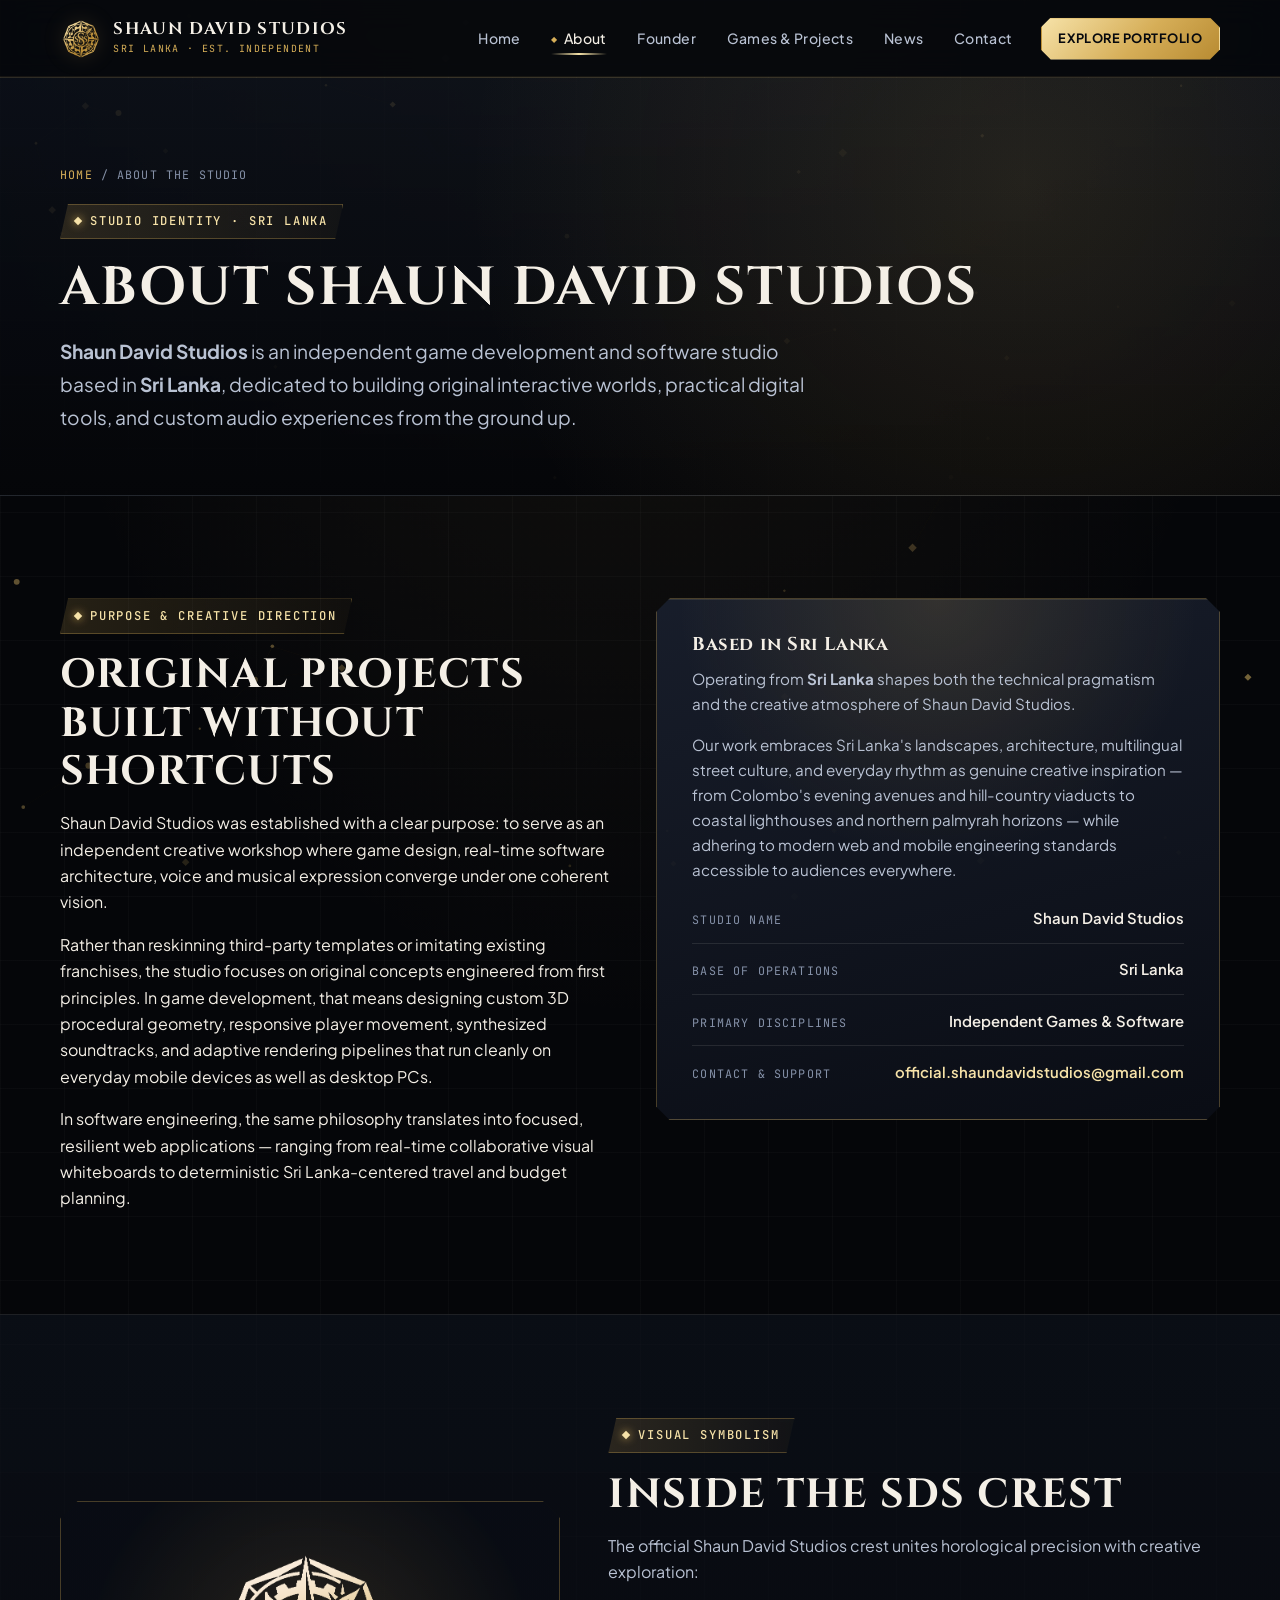
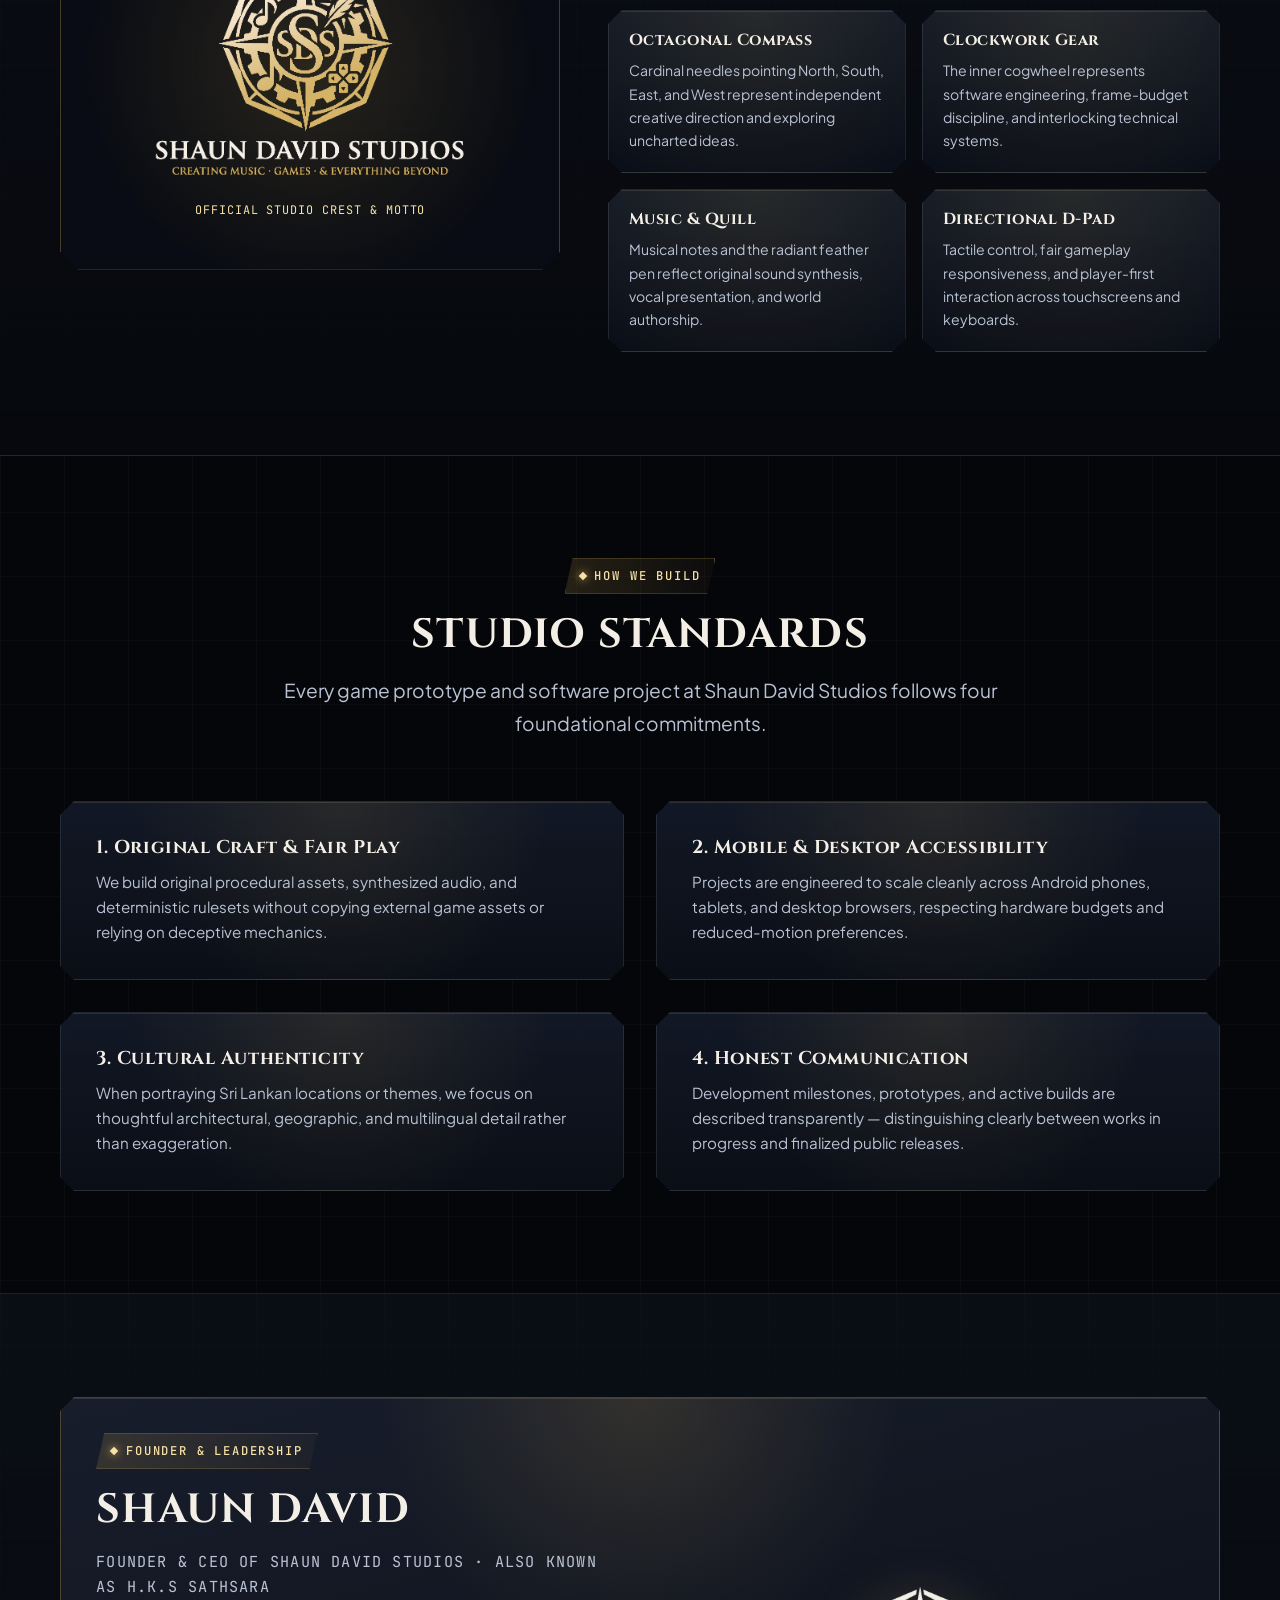
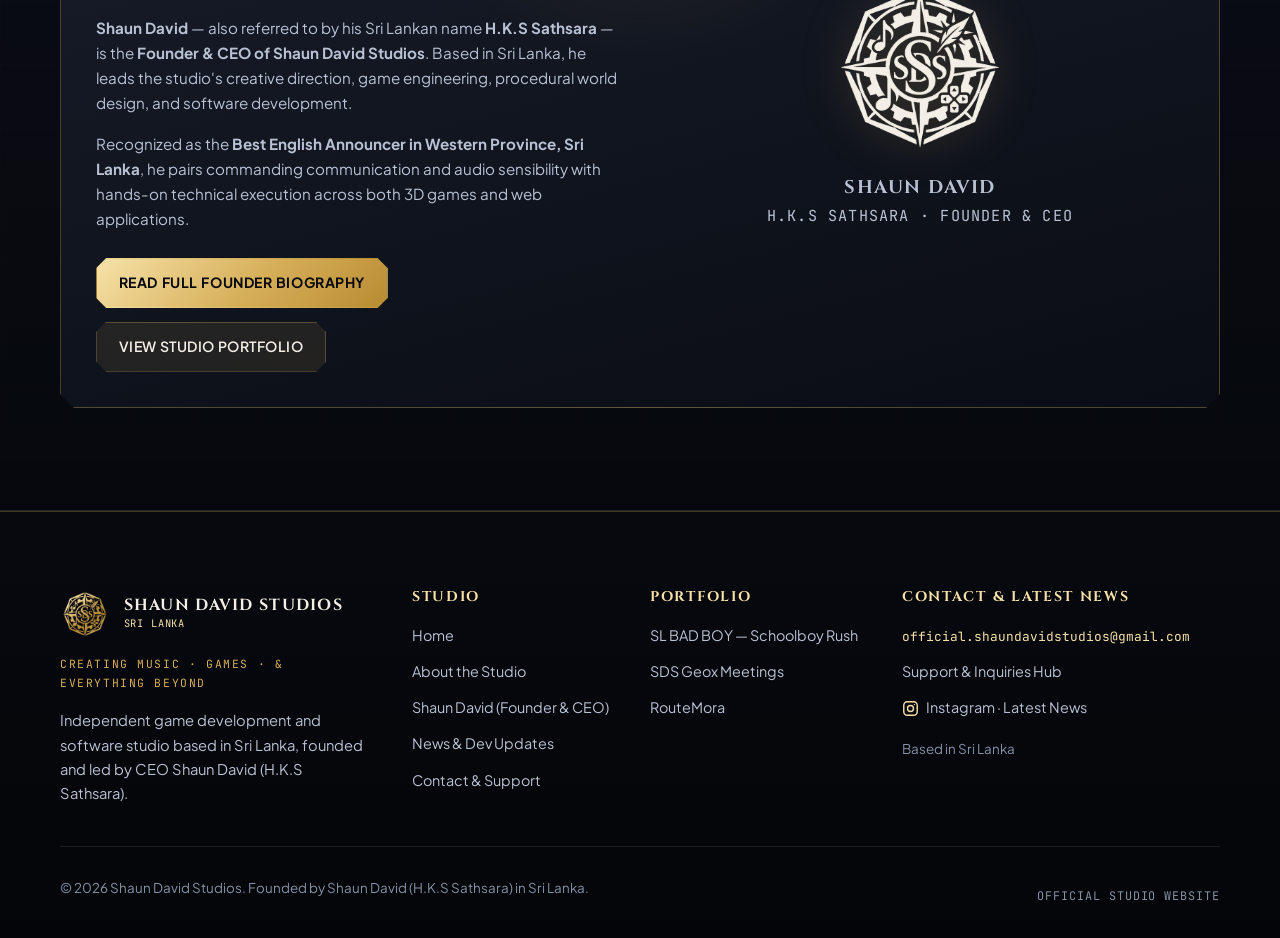
==== commit 3b022f0b: "Fix bottom SVG sizing, PC Gmail overflow, add Instagram for latest news, and add GitHub Pages workfl" ====
--- a/about/index.html
+++ b/about/index.html
@@ -24,15 +24,15 @@
   <meta name="twitter:image" content="/assets/img/og-image.png">
 
   <!-- Favicons & Manifest -->
-  <link rel="icon" href="/favicon.ico" sizes="any">
+  <link rel="icon" href="../favicon.ico" sizes="any">
   <link rel="icon" href="../assets/img/favicon.svg" type="image/svg+xml">
   <link rel="icon" href="../assets/img/favicon-32x32.png" type="image/png" sizes="32x32">
   <link rel="apple-touch-icon" href="../assets/img/apple-touch-icon.png">
   <link rel="manifest" href="../site.webmanifest">
 
   <link rel="preload" href="../assets/fonts/cinzel-latin-700-normal.woff2" as="font" type="font/woff2" crossorigin>
-  <link rel="stylesheet" href="../assets/css/main.css">
-  <link rel="stylesheet" href="../assets/css/animations.css">
+  <link rel="stylesheet" href="../assets/css/main.css?v=3">
+  <link rel="stylesheet" href="../assets/css/animations.css?v=3">
 
   <!-- Schema.org Structured Data (AboutPage + Organization + Founder) -->
   <script type="application/ld+json">
@@ -57,6 +57,9 @@
         "slogan": "Creating Music, Games & Everything Beyond",
         "description": "Independent game development and software studio based in Sri Lanka, founded and led by CEO Shaun David (H.K.S Sathsara).",
         "email": "official.shaundavidstudios@gmail.com",
+        "sameAs": [
+          "https://www.instagram.com/shaun.david.studios/"
+        ],
         "logo": {
           "@type": "ImageObject",
           "url": "/assets/img/sds-logo-original.jpg",
@@ -362,15 +365,22 @@
         </div>
 
         <div>
-          <h2 class="site-footer__heading">Contact &amp; Support</h2>
+          <h2 class="site-footer__heading">Contact &amp; Latest News</h2>
           <ul class="site-footer__links">
-            <li><a href="mailto:official.shaundavidstudios@gmail.com">official.shaundavidstudios@gmail.com</a></li>
+            <li><a class="site-footer__email" href="mailto:official.shaundavidstudios@gmail.com">official.shaundavidstudios@gmail.com</a></li>
             <li><a href="../contact/">Support &amp; Inquiries Hub</a></li>
           </ul>
-          <div data-social-section hidden style="margin-top: 0.85rem;">
-            <ul class="site-footer__links" data-social-list="footer-links"></ul>
-          </div>
-          <p style="margin-top: 0.9rem; font-size: 0.84rem; color: var(--text-muted);">Based in Sri Lanka</p>
+          <div data-social-section style="margin-top: 0.75rem;">
+            <ul class="site-footer__links" data-social-list="footer-links">
+              <li>
+                <a href="https://www.instagram.com/shaun.david.studios/" target="_blank" rel="noopener noreferrer" aria-label="Follow Shaun David Studios on Instagram for latest news">
+                  <svg width="18" height="18" viewBox="0 0 24 24" fill="none" stroke="currentColor" stroke-width="2" aria-hidden="true"><rect x="2.5" y="2.5" width="19" height="19" rx="5"/><circle cx="12" cy="12" r="4.2"/><circle cx="17.5" cy="6.5" r="1" fill="currentColor" stroke="none"/></svg>
+                  <span>Instagram · Latest News</span>
+                </a>
+              </li>
+            </ul>
+          </div>
+          <p style="margin-top: 0.85rem; font-size: 0.84rem; color: var(--text-muted);">Based in Sri Lanka</p>
         </div>
       </div>
 
@@ -381,32 +391,32 @@
     </div>
   </footer>
 
-  <!-- Mobile One-Thumb Quick Navigation Dock -->
+  <!-- Mobile One-Thumb Quick Navigation Dock (Hidden on Desktop, Shown <= 768px) -->
   <nav class="mobile-dock" aria-label="Mobile quick navigation">
     <a class="mobile-dock__link" href="../">
-      <svg viewBox="0 0 24 24" fill="none" stroke="currentColor" stroke-width="2" aria-hidden="true"><path d="m3 9 9-7 9 7v11a2 2 0 0 1-2 2H5a2 2 0 0 1-2-2z"/></svg>
+      <svg width="19" height="19" viewBox="0 0 24 24" fill="none" stroke="currentColor" stroke-width="2" aria-hidden="true"><path d="m3 9 9-7 9 7v11a2 2 0 0 1-2 2H5a2 2 0 0 1-2-2z"/></svg>
       <span>Home</span>
     </a>
     <a class="mobile-dock__link" href="../games/">
-      <svg viewBox="0 0 24 24" fill="none" stroke="currentColor" stroke-width="2" aria-hidden="true"><path d="M9 3h6v6h6v6h-6v6H9v-6H3V9h6V3z"/></svg>
+      <svg width="19" height="19" viewBox="0 0 24 24" fill="none" stroke="currentColor" stroke-width="2" aria-hidden="true"><path d="M9 3h6v6h6v6h-6v6H9v-6H3V9h6V3z"/></svg>
       <span>Games</span>
     </a>
     <a class="mobile-dock__link" href="../shaun-david/">
-      <svg viewBox="0 0 24 24" fill="none" stroke="currentColor" stroke-width="2" aria-hidden="true"><circle cx="12" cy="8" r="4"/><path d="M4 21c1.5-4 5-6 8-6s6.5 2 8 6"/></svg>
+      <svg width="19" height="19" viewBox="0 0 24 24" fill="none" stroke="currentColor" stroke-width="2" aria-hidden="true"><circle cx="12" cy="8" r="4"/><path d="M4 21c1.5-4 5-6 8-6s6.5 2 8 6"/></svg>
       <span>Founder</span>
     </a>
     <a class="mobile-dock__link" href="./" aria-current="page">
-      <svg viewBox="0 0 24 24" fill="none" stroke="currentColor" stroke-width="2" aria-hidden="true"><polygon points="12 2 19 7 19 17 12 22 5 17 5 7 12 2"/><circle cx="12" cy="12" r="3"/></svg>
+      <svg width="19" height="19" viewBox="0 0 24 24" fill="none" stroke="currentColor" stroke-width="2" aria-hidden="true"><polygon points="12 2 19 7 19 17 12 22 5 17 5 7 12 2"/><circle cx="12" cy="12" r="3"/></svg>
       <span>About</span>
     </a>
     <a class="mobile-dock__link" href="../contact/">
-      <svg viewBox="0 0 24 24" fill="none" stroke="currentColor" stroke-width="2" aria-hidden="true"><rect x="2" y="4" width="20" height="16" rx="2"/><path d="m22 7-10 7L2 7"/></svg>
+      <svg width="19" height="19" viewBox="0 0 24 24" fill="none" stroke="currentColor" stroke-width="2" aria-hidden="true"><rect x="2" y="4" width="20" height="16" rx="2"/><path d="m22 7-10 7L2 7"/></svg>
       <span>Contact</span>
     </a>
   </nav>
 
-  <script src="../assets/js/site-config.js"></script>
-  <script src="../assets/js/main.js"></script>
-  <script src="../assets/js/animations.js"></script>
+  <script src="../assets/js/site-config.js?v=3"></script>
+  <script src="../assets/js/main.js?v=3"></script>
+  <script src="../assets/js/animations.js?v=3"></script>
 </body>
 </html>
--- a/assets/css/main.css
+++ b/assets/css/main.css
@@ -553,7 +553,14 @@
 
 /* Mobile Floating Bottom Quick-Nav Dock (Hidden on Desktop, Shown on Phones) */
 .mobile-dock {
-  display: none;
+  display: none !important;
+}
+
+.mobile-dock svg,
+.mobile-dock__link svg {
+  width: 19px;
+  height: 19px;
+  flex-shrink: 0;
 }
 
 /* 7. Chamfered Buttons Matching the Octagonal Crest */
@@ -649,6 +656,8 @@
   --rx: 0deg;
   --ry: 0deg;
   position: relative;
+  min-width: 0;
+  max-width: 100%;
   background:
     radial-gradient(460px circle at var(--mx) var(--my), rgba(214, 174, 88, 0.11), transparent 45%),
     linear-gradient(180deg, rgba(20, 27, 41, 0.88) 0%, rgba(11, 15, 24, 0.94) 100%);
@@ -810,15 +819,25 @@
 .spec-ledger {
   display: grid;
   gap: 0.85rem;
+  min-width: 0;
+  max-width: 100%;
 }
 
 .spec-row {
   display: flex;
+  flex-wrap: wrap;
   justify-content: space-between;
   align-items: baseline;
-  gap: 1rem;
+  gap: 0.35rem 1rem;
+  min-width: 0;
   padding-bottom: 0.75rem;
   border-bottom: 1px solid var(--ivory-border);
+}
+
+.spec-row--stack {
+  flex-direction: column;
+  align-items: flex-start;
+  gap: 0.32rem;
 }
 
 .spec-row:last-child {
@@ -840,7 +859,16 @@
   font-weight: 600;
   color: var(--text-primary);
   text-align: right;
+  min-width: 0;
+  max-width: 100%;
   overflow-wrap: anywhere;
+  word-break: break-word;
+}
+
+.spec-row--stack .spec-value {
+  text-align: left;
+  font-family: var(--font-mono);
+  font-size: 0.84rem;
 }
 
 /* Tech Tag Chips */
@@ -876,7 +904,9 @@
   gap: 0.55rem;
   padding: 0.55rem 0.95rem;
   min-height: 44px;
-  font-size: 0.86rem;
+  min-width: 0;
+  max-width: 100%;
+  font-size: 0.85rem;
   font-weight: 600;
   color: var(--text-primary);
   background: rgba(244, 239, 230, 0.05);
@@ -884,6 +914,12 @@
   clip-path: polygon(8px 0, calc(100% - 8px) 0, 100% 8px, 100% calc(100% - 8px), calc(100% - 8px) 100%, 8px 100%, 0 calc(100% - 8px), 0 8px);
 }
 
+.social-pill span {
+  min-width: 0;
+  overflow-wrap: anywhere;
+  word-break: break-word;
+}
+
 .social-pill:hover {
   background: rgba(214, 174, 88, 0.18);
   border-color: var(--gold-bright);
@@ -891,9 +927,38 @@
 }
 
 .social-pill svg {
-  width: 17px;
-  height: 17px;
+  width: 18px;
+  height: 18px;
+  flex-shrink: 0;
   color: var(--gold-bright);
+}
+
+/* Official Instagram Latest News Banner / Card */
+.insta-news-box {
+  margin-top: 1.25rem;
+  padding: clamp(1.1rem, 2.6vw, 1.4rem);
+  min-width: 0;
+  max-width: 100%;
+  background:
+    radial-gradient(circle at 92% 15%, rgba(225, 48, 108, 0.14), transparent 55%),
+    linear-gradient(145deg, rgba(214, 174, 88, 0.10) 0%, rgba(8, 11, 18, 0.88) 100%);
+  border: 1px solid var(--gold-border-strong);
+  clip-path: polygon(10px 0, calc(100% - 10px) 0, 100% 10px, 100% calc(100% - 10px), calc(100% - 10px) 100%, 10px 100%, 0 calc(100% - 10px), 0 10px);
+}
+
+.insta-news-bar {
+  display: flex;
+  flex-wrap: wrap;
+  align-items: center;
+  justify-content: space-between;
+  gap: 1rem 1.5rem;
+  margin-bottom: 1.85rem;
+  padding: 1.1rem 1.35rem;
+  background:
+    radial-gradient(circle at 88% 50%, rgba(225, 48, 108, 0.13), transparent 52%),
+    linear-gradient(135deg, rgba(214, 174, 88, 0.12) 0%, rgba(10, 14, 22, 0.92) 100%);
+  border: 1px solid var(--gold-border-strong);
+  clip-path: polygon(10px 0, calc(100% - 10px) 0, 100% 10px, 100% calc(100% - 10px), calc(100% - 10px) 100%, 10px 100%, 0 calc(100% - 10px), 0 10px);
 }
 
 /* Filter Bar (Games & News Pages) */
@@ -980,14 +1045,17 @@
 /* Contact Hub */
 .contact-layout {
   display: grid;
-  grid-template-columns: 1.15fr 0.85fr;
+  grid-template-columns: minmax(0, 1.15fr) minmax(0, 0.85fr);
   gap: clamp(1.35rem, 3vw, 2.5rem);
   align-items: start;
 }
 
 .contact-email-box {
   margin-top: 1.35rem;
-  padding: clamp(1.15rem, 3vw, 1.5rem);
+  padding: clamp(1.1rem, 2.8vw, 1.5rem);
+  min-width: 0;
+  max-width: 100%;
+  overflow: hidden;
   background: rgba(6, 8, 13, 0.78);
   border: 1px solid var(--gold-border);
   clip-path: polygon(10px 0, calc(100% - 10px) 0, 100% 10px, 100% calc(100% - 10px), calc(100% - 10px) 100%, 10px 100%, 0 calc(100% - 10px), 0 10px);
@@ -995,11 +1063,18 @@
 
 .contact-email-address {
   font-family: var(--font-mono);
-  font-size: clamp(0.8rem, 3.4vw, 1.14rem);
+  font-size: clamp(0.75rem, 1.18vw, 0.96rem);
+  line-height: 1.5;
   color: var(--gold-bright);
+  display: inline-block;
+  max-width: 100%;
+  padding: 0.5rem 0.8rem;
+  background: rgba(214, 174, 88, 0.08);
+  border: 1px solid rgba(214, 174, 88, 0.26);
+  border-radius: 4px;
   overflow-wrap: anywhere;
-  margin-bottom: 1.1rem;
-  display: block;
+  word-break: break-word;
+  margin-bottom: 1.15rem;
 }
 
 /* 11. Polished Studio Footer */
@@ -1013,10 +1088,14 @@
 
 .site-footer__grid {
   display: grid;
-  grid-template-columns: 1.5fr 1fr 1fr 1.15fr;
-  gap: clamp(1.6rem, 3.5vw, 3rem);
+  grid-template-columns: minmax(0, 1.38fr) minmax(0, 0.88fr) minmax(0, 0.94fr) minmax(0, 1.4fr);
+  gap: clamp(1.5rem, 3vw, 2.6rem);
   padding-bottom: 2.5rem;
   border-bottom: 1px solid var(--ivory-border);
+}
+
+.site-footer__grid > * {
+  min-width: 0;
 }
 
 .site-footer__brand {
@@ -1063,15 +1142,43 @@
   list-style: none;
   display: grid;
   gap: 0.62rem;
+  min-width: 0;
+}
+
+.site-footer__links li {
+  min-width: 0;
+  max-width: 100%;
 }
 
 .site-footer__links a {
   color: var(--text-secondary);
-  font-size: 0.92rem;
+  font-size: 0.9rem;
   display: inline-flex;
   align-items: center;
-  gap: 0.4rem;
+  gap: 0.45rem;
+  min-width: 0;
+  max-width: 100%;
   overflow-wrap: anywhere;
+  word-break: break-word;
+}
+
+.site-footer__links a span {
+  min-width: 0;
+  overflow-wrap: anywhere;
+  word-break: break-word;
+}
+
+.site-footer__links svg {
+  width: 17px;
+  height: 17px;
+  flex-shrink: 0;
+  color: var(--gold-bright);
+}
+
+.site-footer__email {
+  font-family: var(--font-mono);
+  font-size: 0.8rem !important;
+  color: var(--gold-bright) !important;
 }
 
 .site-footer__links a:hover {
@@ -1102,7 +1209,7 @@
     grid-template-columns: repeat(2, minmax(0, 1fr));
   }
   .contact-layout {
-    grid-template-columns: 1fr;
+    grid-template-columns: minmax(0, 1fr);
   }
 }
 
@@ -1211,7 +1318,7 @@
   }
 
   .mobile-dock {
-    display: grid;
+    display: grid !important;
     grid-template-columns: repeat(5, minmax(0, 1fr));
     position: fixed;
     left: 0;
--- a/assets/css/animations.css
+++ b/assets/css/animations.css
@@ -48,9 +48,13 @@
 
 .hero__grid {
   display: grid;
-  grid-template-columns: 1.12fr 0.88fr;
+  grid-template-columns: minmax(0, 1.12fr) minmax(0, 0.88fr);
   gap: clamp(2rem, 5vw, 4rem);
   align-items: center;
+}
+
+.hero__grid > * {
+  min-width: 0;
 }
 
 .hero__motto {
@@ -273,9 +277,13 @@
 /* 4. Featured Game: SL BAD BOY Golden-Hour 3D Showcase Stage */
 .featured-game-shell {
   display: grid;
-  grid-template-columns: 1.1fr 0.9fr;
+  grid-template-columns: minmax(0, 1.1fr) minmax(0, 0.9fr);
   gap: clamp(1.35rem, 3vw, 2.5rem);
   align-items: stretch;
+}
+
+.featured-game-shell > * {
+  min-width: 0;
 }
 
 .runner-stage {
@@ -549,9 +557,13 @@
 /* 6. Crest Symbolism Anatomy Grid (About Page) */
 .crest-anatomy {
   display: grid;
-  grid-template-columns: 0.9fr 1.1fr;
+  grid-template-columns: minmax(0, 0.9fr) minmax(0, 1.1fr);
   gap: clamp(1.6rem, 4vw, 3rem);
   align-items: center;
+}
+
+.crest-anatomy > * {
+  min-width: 0;
 }
 
 .crest-showcase-panel {
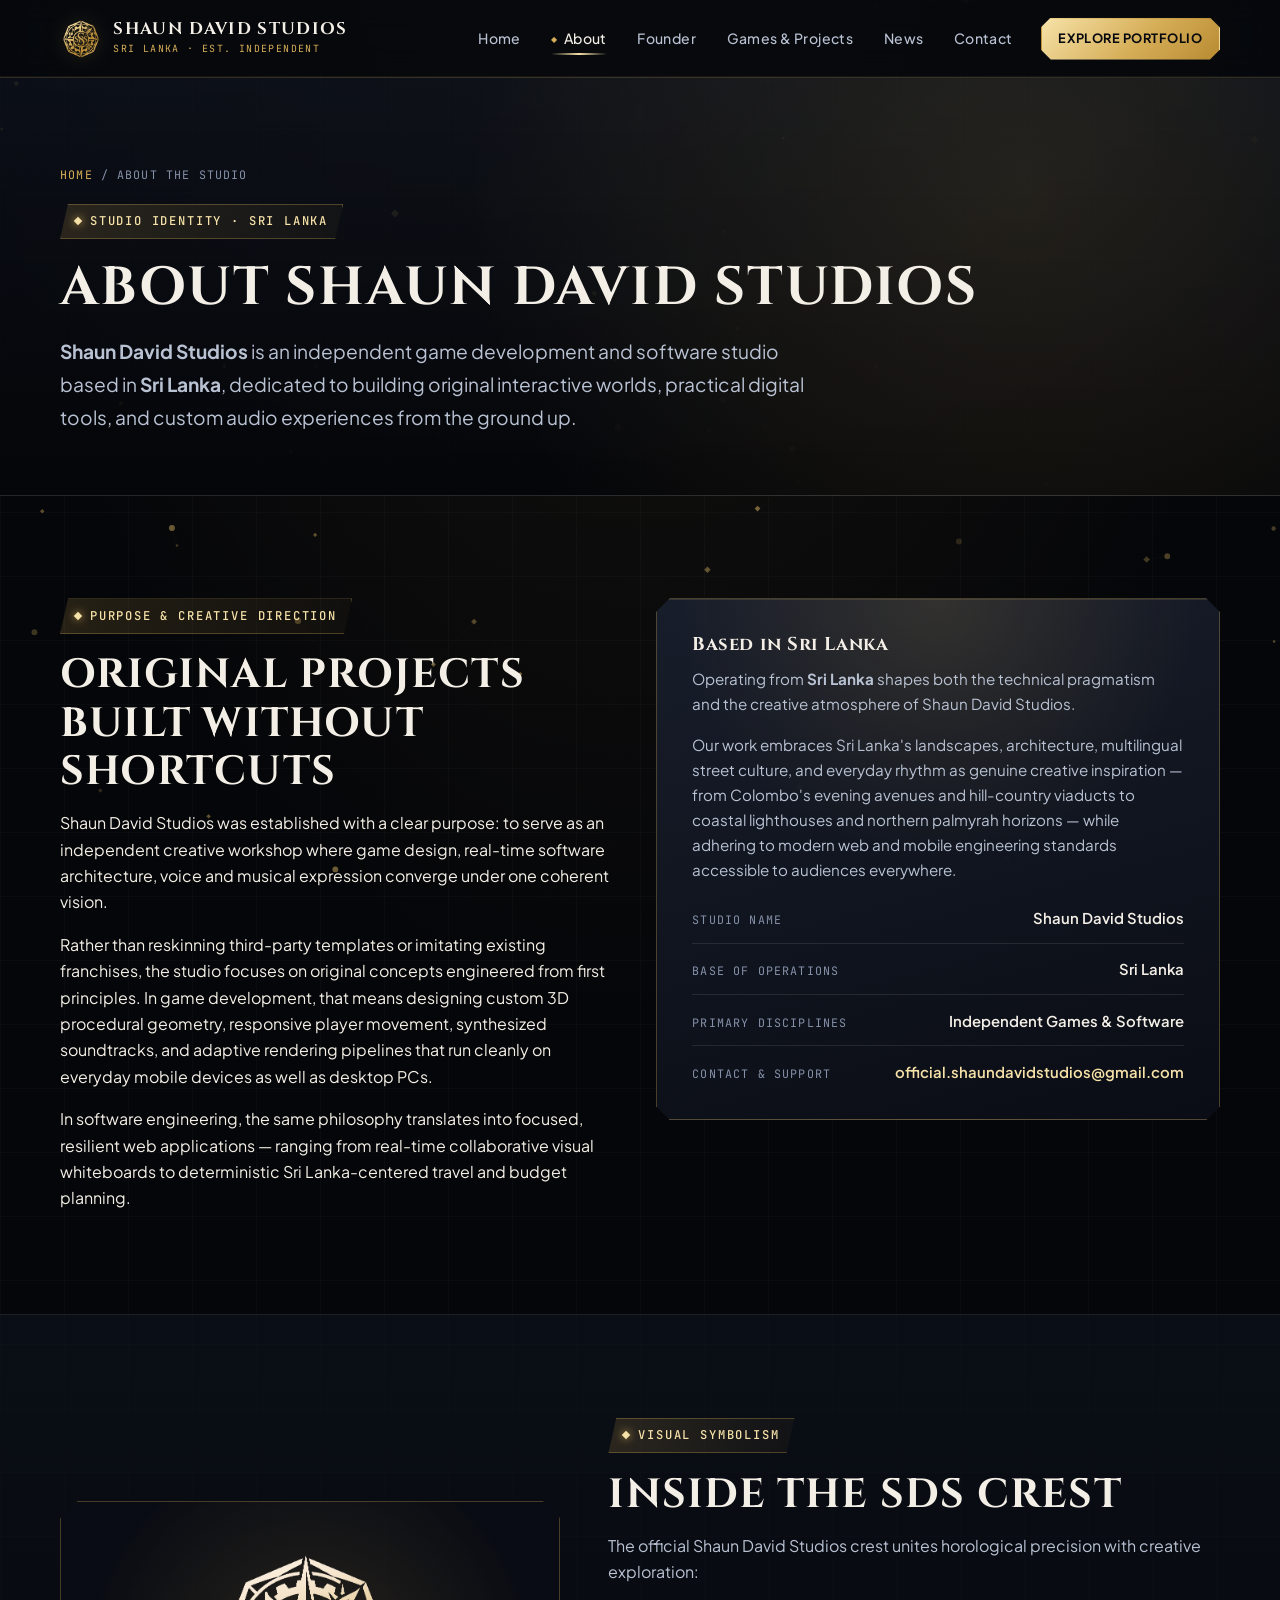
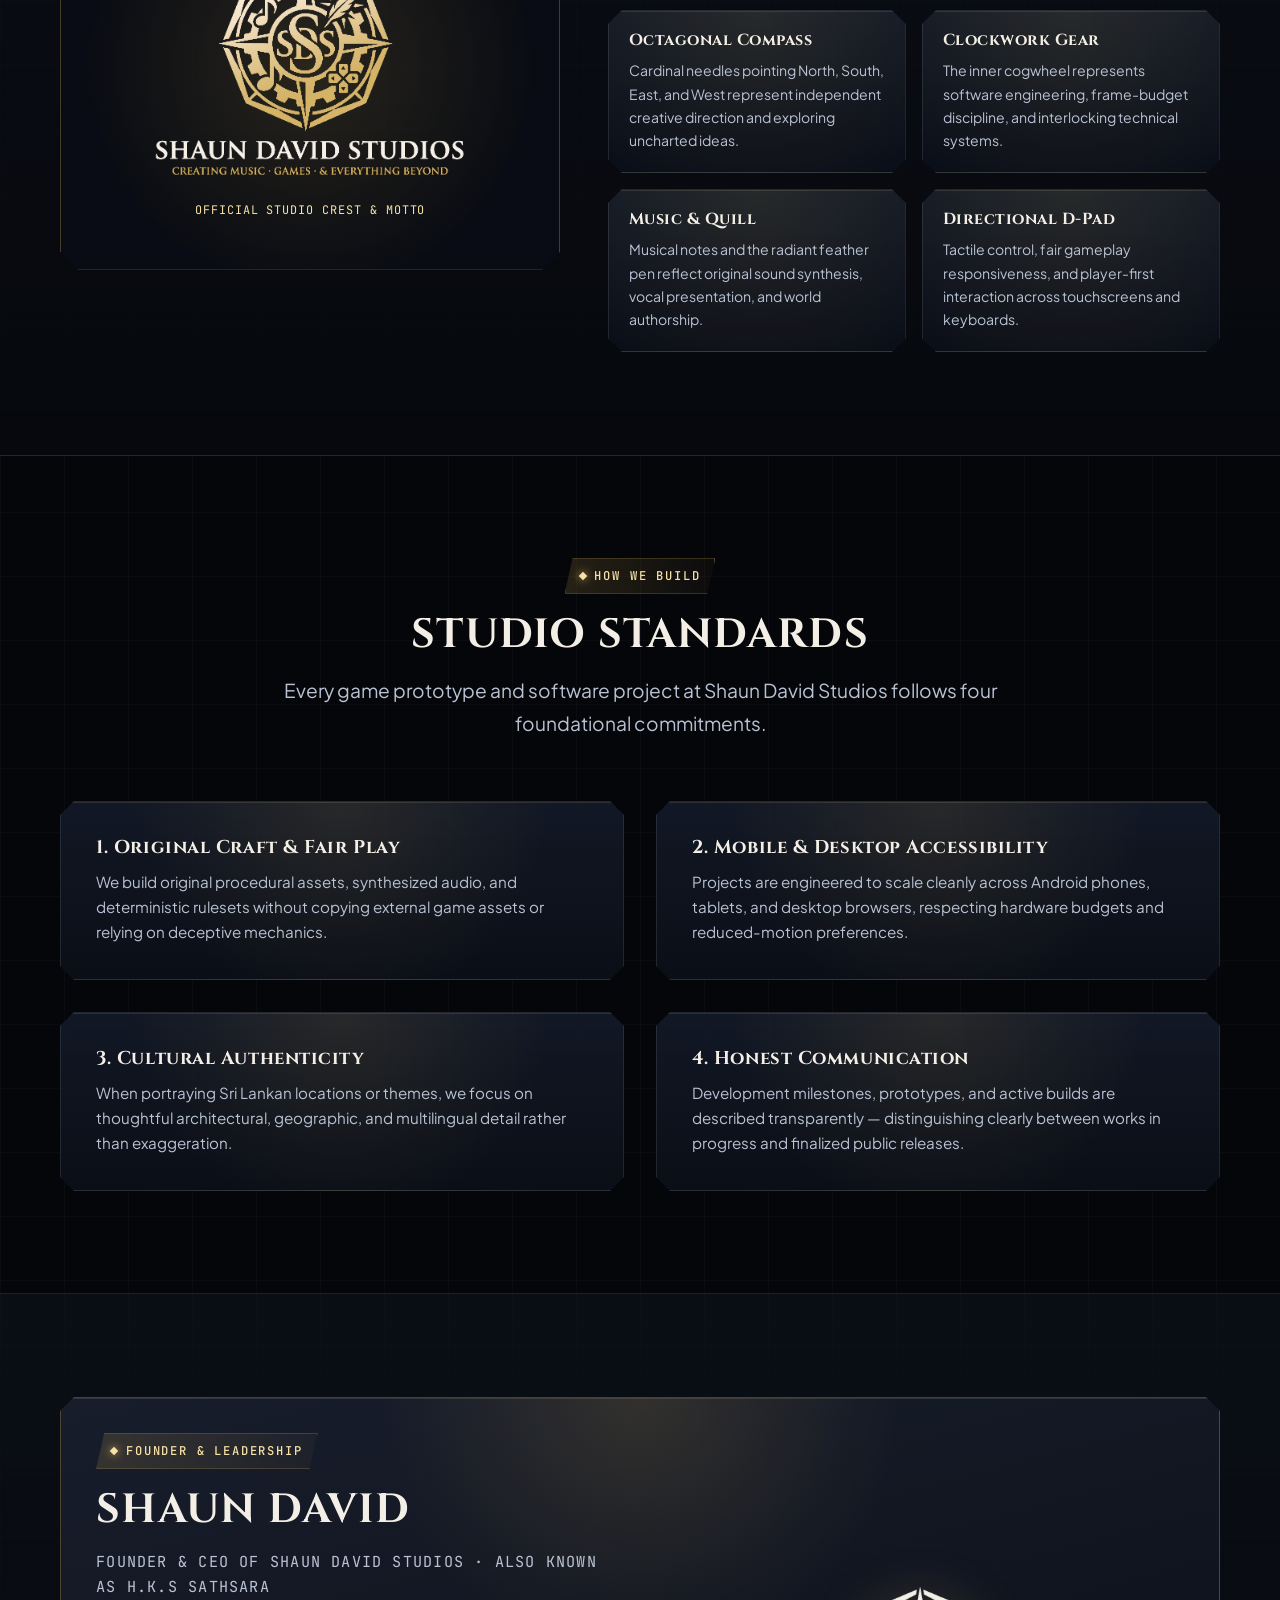
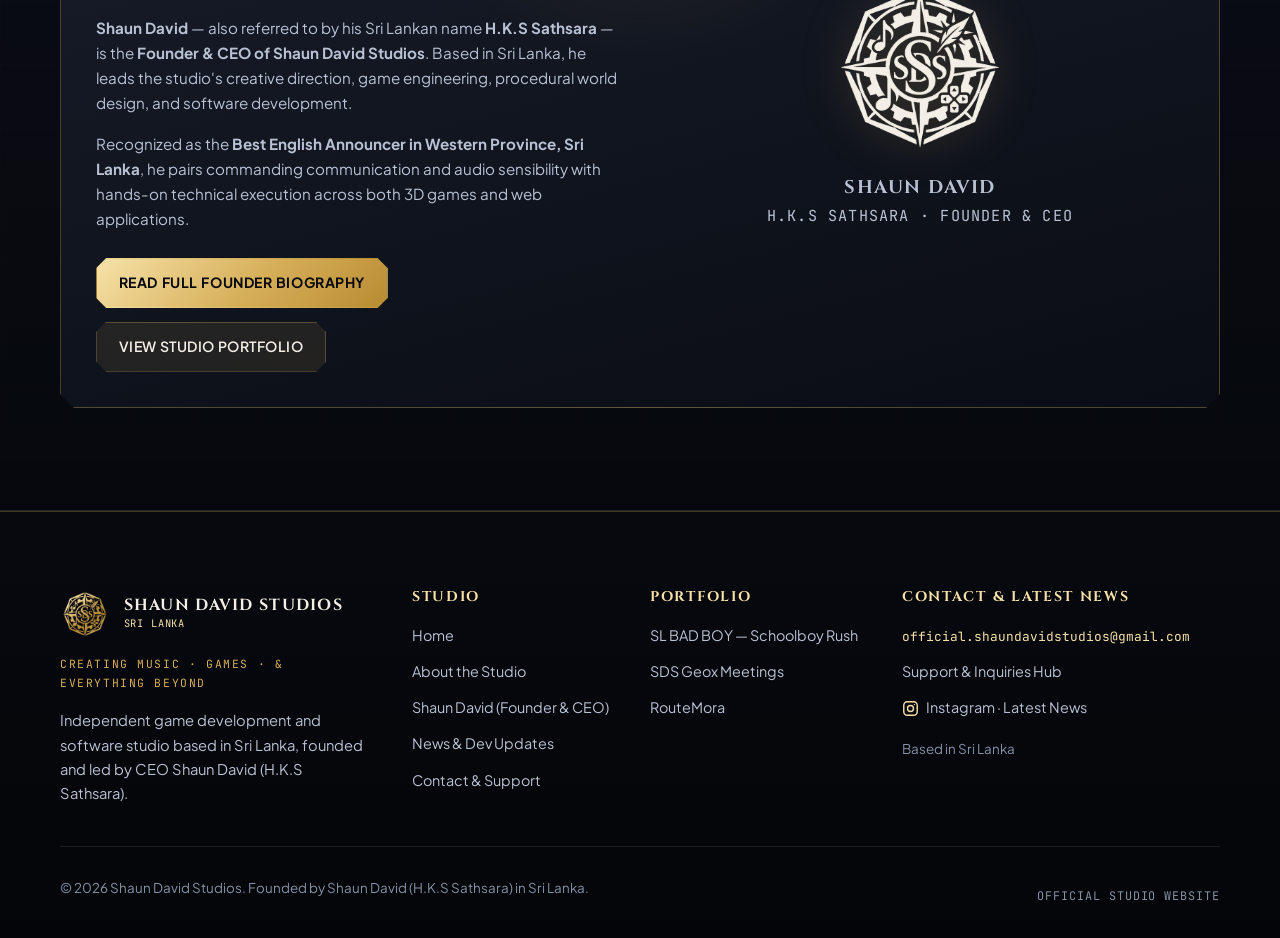
==== commit 307db123: "Add hidden Google Search Console verification file and configure shaundavidstudios.pages.dev sitemap" ====
--- a/about/index.html
+++ b/about/index.html
@@ -6,22 +6,24 @@
   <title>About Shaun David Studios — Independent Game &amp; Software Studio in Sri Lanka</title>
   <meta name="description" content="Learn about Shaun David Studios, an independent game development and software studio in Sri Lanka founded and led by Founder &amp; CEO Shaun David (H.K.S Sathsara).">
   <meta name="robots" content="index, follow">
+  <link rel="canonical" href="https://shaundavidstudios.pages.dev/about/">
   <meta name="theme-color" content="#050609">
   <meta name="author" content="Shaun David (H.K.S Sathsara)">
 
   <!-- Open Graph Metadata -->
   <meta property="og:site_name" content="Shaun David Studios">
   <meta property="og:type" content="website">
+  <meta property="og:url" content="https://shaundavidstudios.pages.dev/about/">
   <meta property="og:title" content="About Shaun David Studios — Independent Game &amp; Software Studio in Sri Lanka">
   <meta property="og:description" content="Explore the creative mission, Sri Lankan roots, and engineering principles of Shaun David Studios, founded by Shaun David (H.K.S Sathsara).">
-  <meta property="og:image" content="/assets/img/og-image.png">
+  <meta property="og:image" content="https://shaundavidstudios.pages.dev/assets/img/og-image.png">
   <meta property="og:image:alt" content="Shaun David Studios octagonal compass and clockwork crest">
   <meta property="og:image:width" content="1200">
   <meta property="og:image:height" content="630">
   <meta name="twitter:card" content="summary_large_image">
   <meta name="twitter:title" content="About Shaun David Studios — Independent Game &amp; Software Studio">
   <meta name="twitter:description" content="Explore the creative mission, Sri Lankan roots, and engineering principles of Shaun David Studios.">
-  <meta name="twitter:image" content="/assets/img/og-image.png">
+  <meta name="twitter:image" content="https://shaundavidstudios.pages.dev/assets/img/og-image.png">
 
   <!-- Favicons & Manifest -->
   <link rel="icon" href="../favicon.ico" sizes="any">
@@ -47,7 +49,8 @@
         "mainEntity": {
           "@id": "#organization"
         },
-        "inLanguage": "en"
+        "inLanguage": "en",
+        "url": "https://shaundavidstudios.pages.dev/about/"
       },
       {
         "@type": "Organization",
@@ -62,7 +65,7 @@
         ],
         "logo": {
           "@type": "ImageObject",
-          "url": "/assets/img/sds-logo-original.jpg",
+          "url": "https://shaundavidstudios.pages.dev/assets/img/sds-logo-original.jpg",
           "width": 905,
           "height": 768
         },
@@ -81,7 +84,8 @@
         },
         "founder": {
           "@id": "#shaun-david"
-        }
+        },
+        "url": "https://shaundavidstudios.pages.dev/"
       },
       {
         "@type": "Person",
@@ -95,7 +99,8 @@
         "award": "Best English Announcer in Western Province, Sri Lanka",
         "worksFor": {
           "@id": "#organization"
-        }
+        },
+        "url": "https://shaundavidstudios.pages.dev/shaun-david/"
       }
     ]
   }
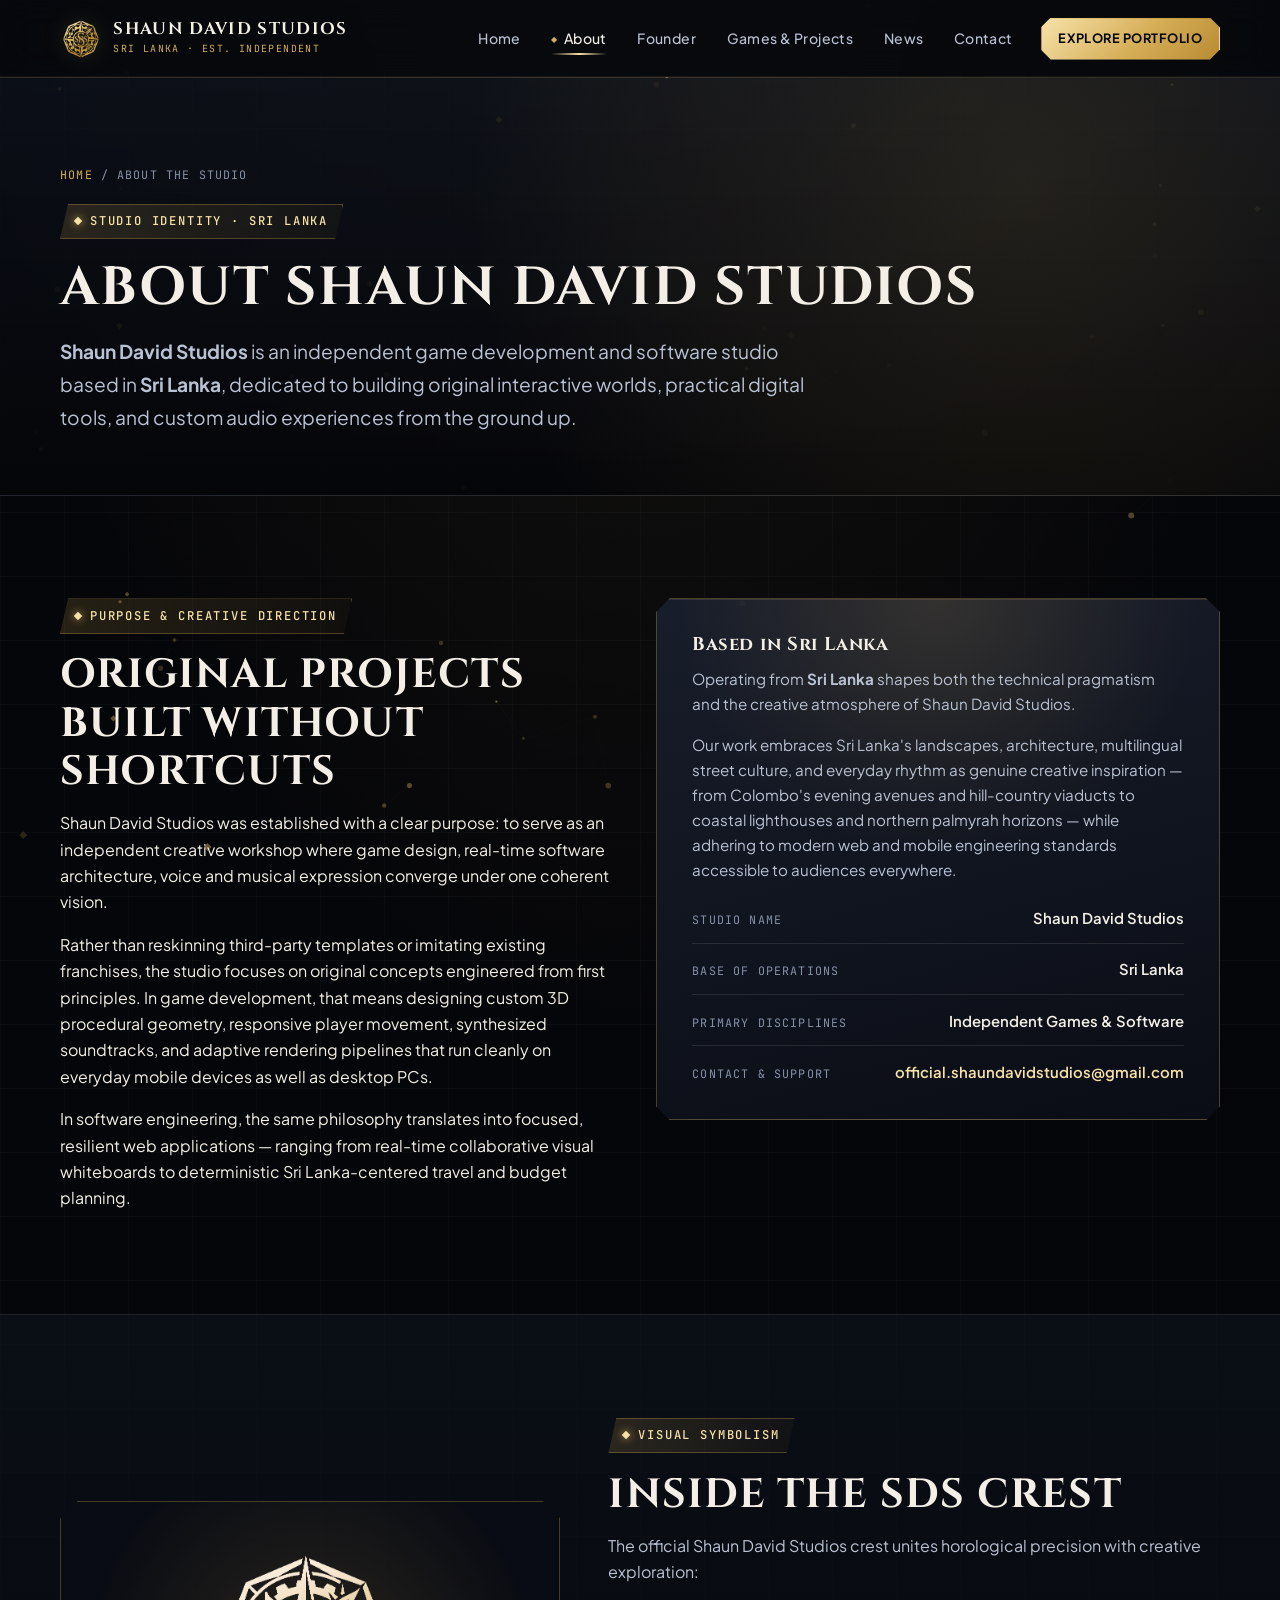
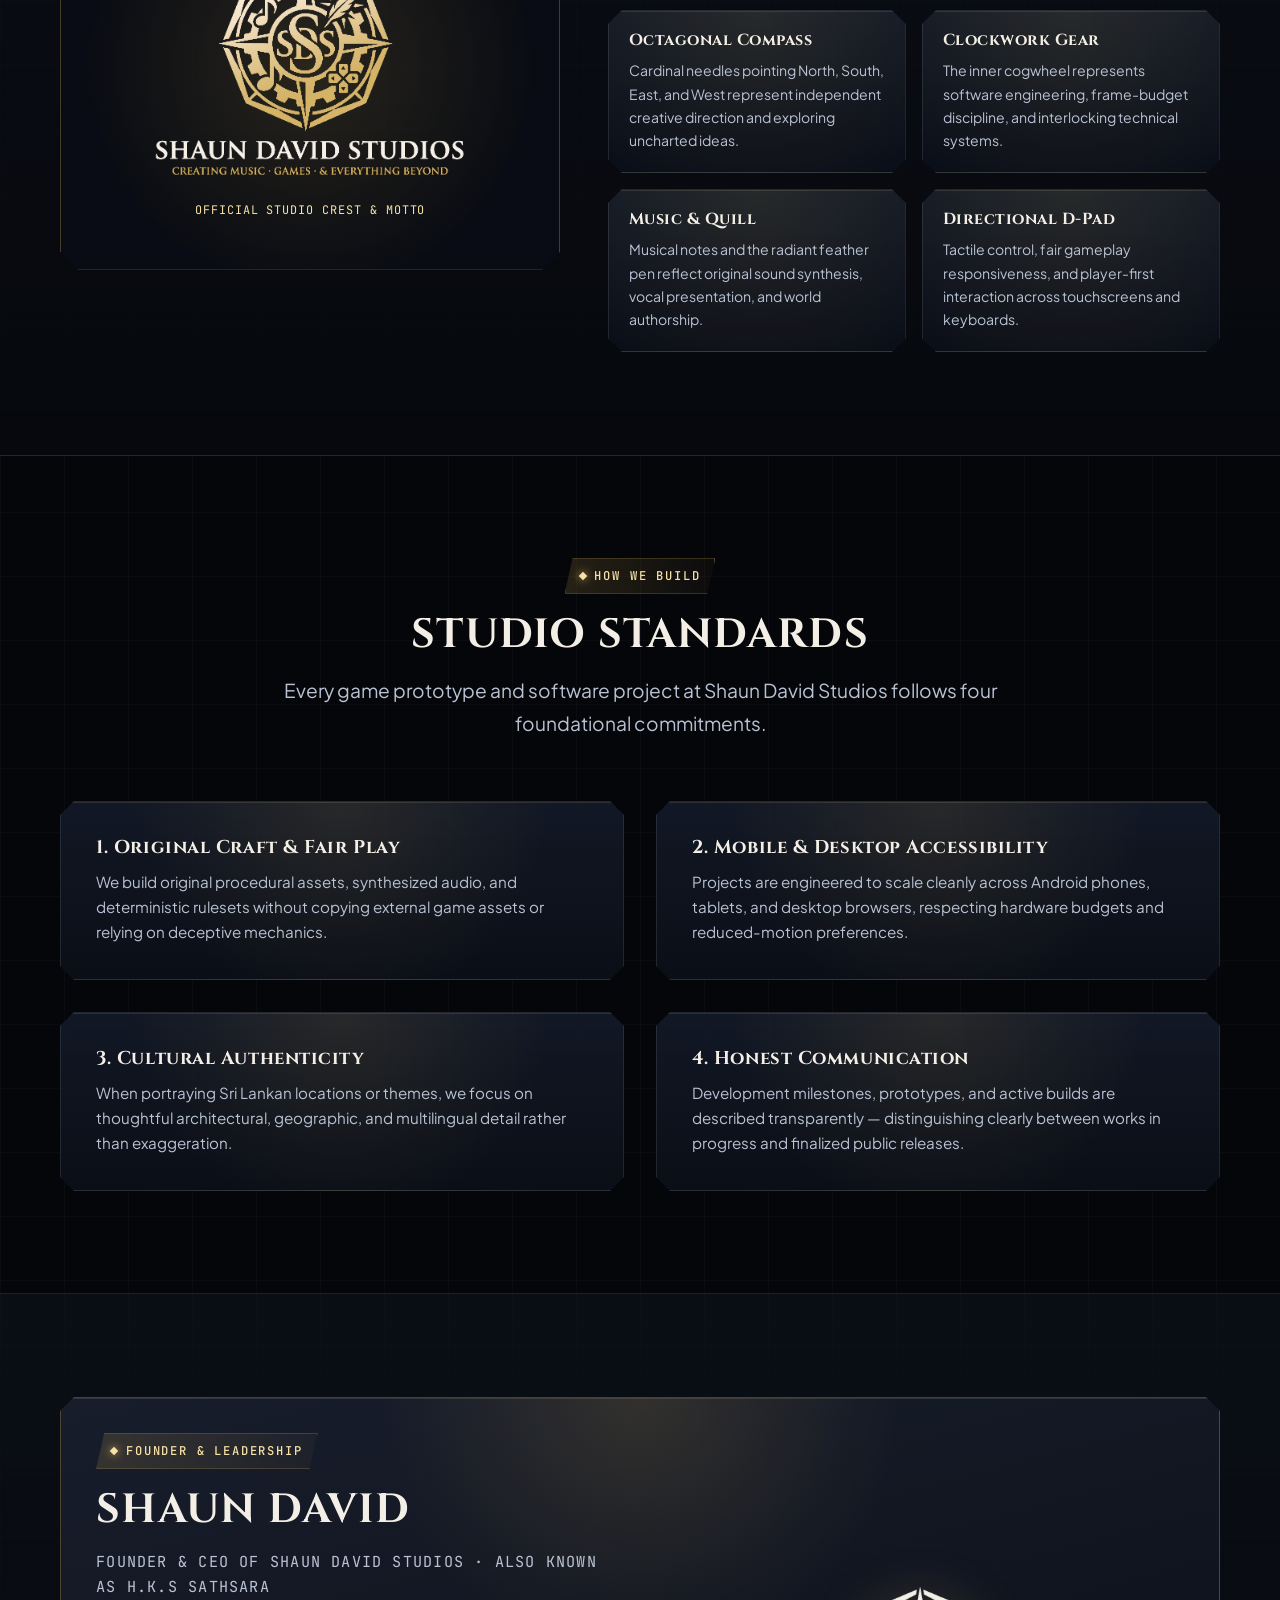
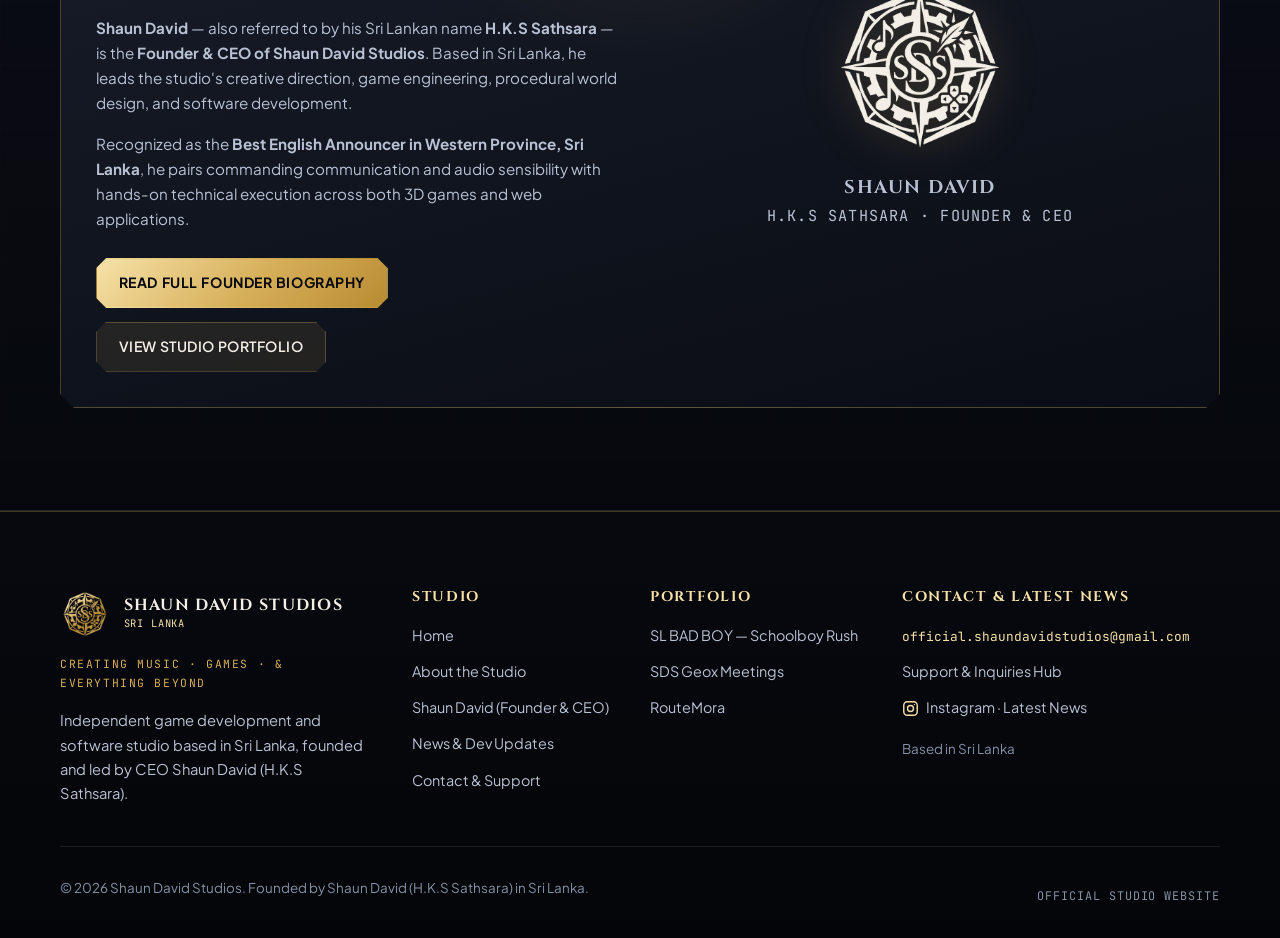
==== commit f58169fc: "feat(seo): add Google Search 192x192 & 48x48 official logo favicons Co-authored-by: arena-agent <297" ====
--- a/about/index.html
+++ b/about/index.html
@@ -26,11 +26,12 @@
   <meta name="twitter:image" content="https://shaundavidstudios.pages.dev/assets/img/og-image.png">
 
   <!-- Favicons & Manifest -->
-  <link rel="icon" href="../favicon.ico" sizes="any">
-  <link rel="icon" href="../assets/img/favicon.svg" type="image/svg+xml">
-  <link rel="icon" href="../assets/img/favicon-32x32.png" type="image/png" sizes="32x32">
-  <link rel="apple-touch-icon" href="../assets/img/apple-touch-icon.png">
-  <link rel="manifest" href="../site.webmanifest">
+  <link rel="icon" type="image/png" sizes="192x192" href="/favicon.png">
+  <link rel="icon" type="image/png" sizes="48x48" href="/favicon-48x48.png">
+  <link rel="icon" type="image/png" sizes="32x32" href="/assets/img/favicon-32x32.png">
+  <link rel="icon" href="/favicon.ico" sizes="any">
+  <link rel="apple-touch-icon" sizes="180x180" href="/assets/img/apple-touch-icon.png">
+  <link rel="manifest" href="/site.webmanifest">
 
   <link rel="preload" href="../assets/fonts/cinzel-latin-700-normal.woff2" as="font" type="font/woff2" crossorigin>
   <link rel="stylesheet" href="../assets/css/main.css?v=3">
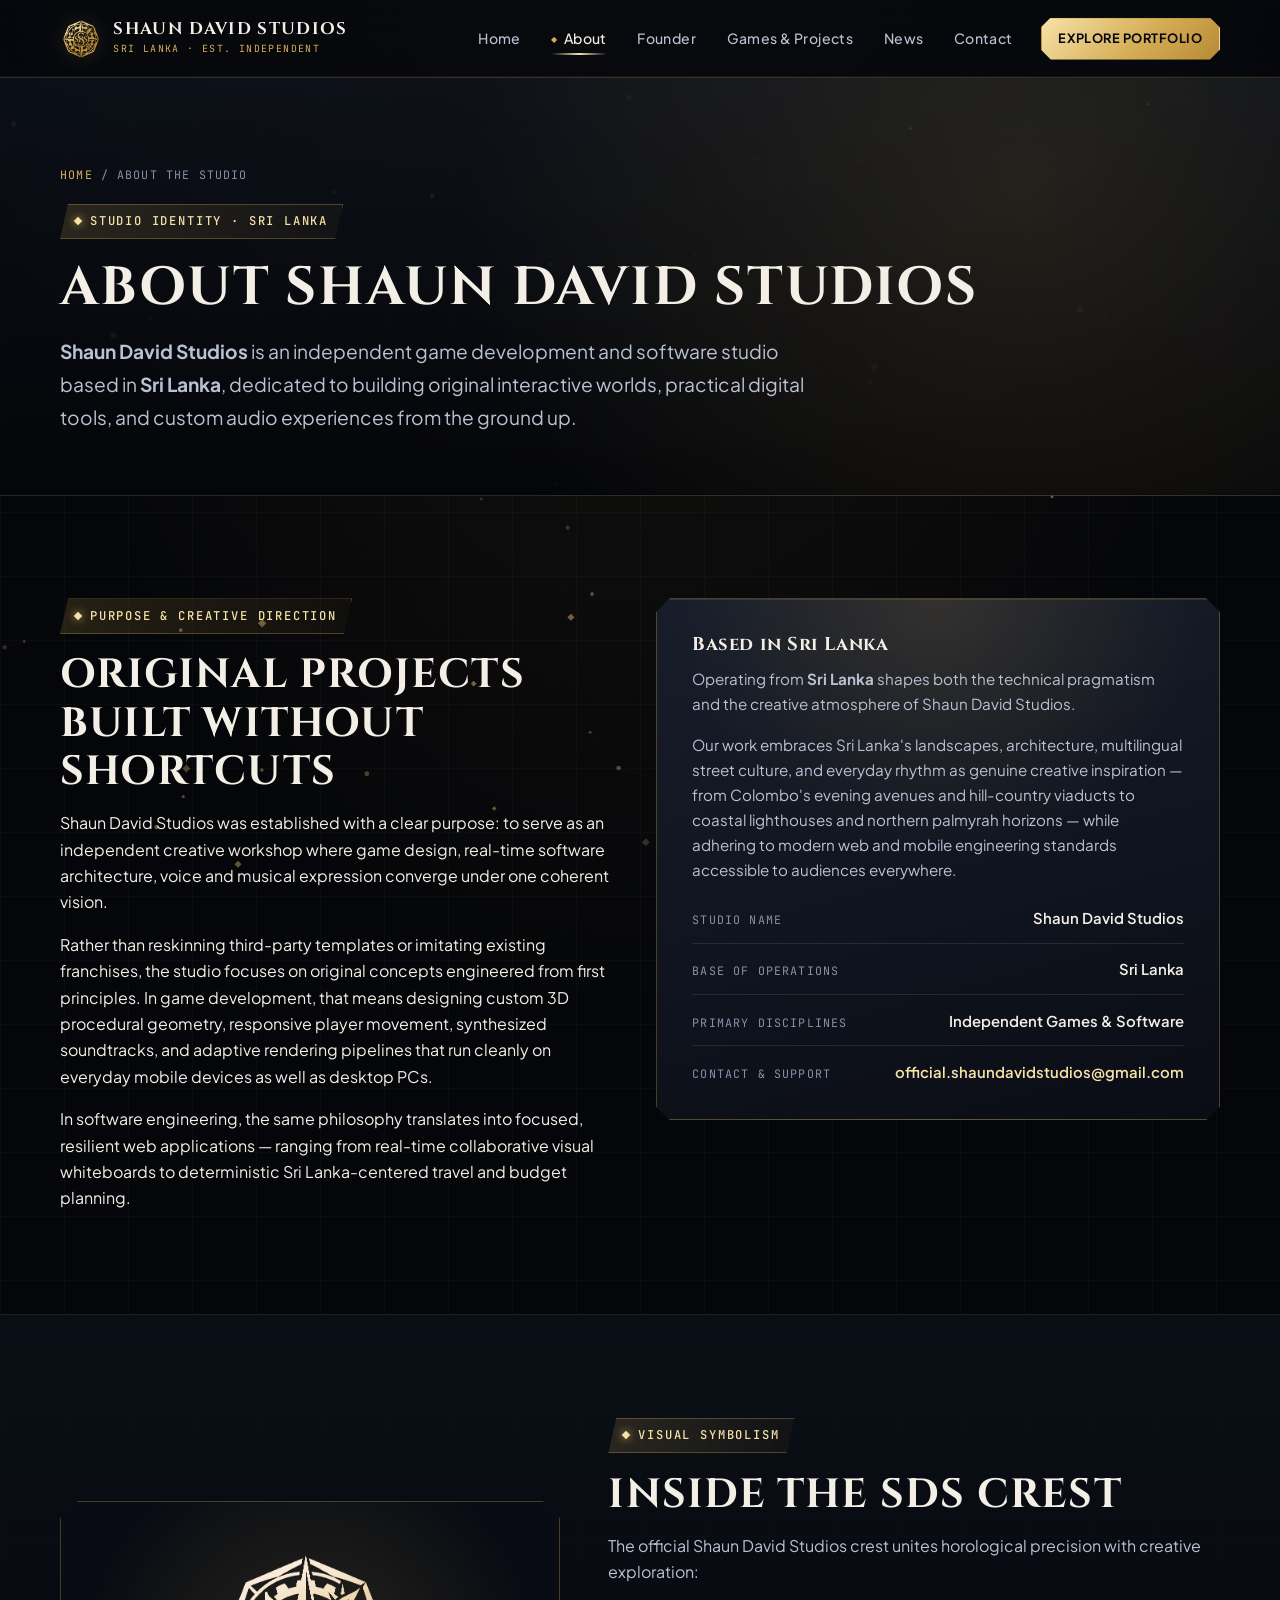
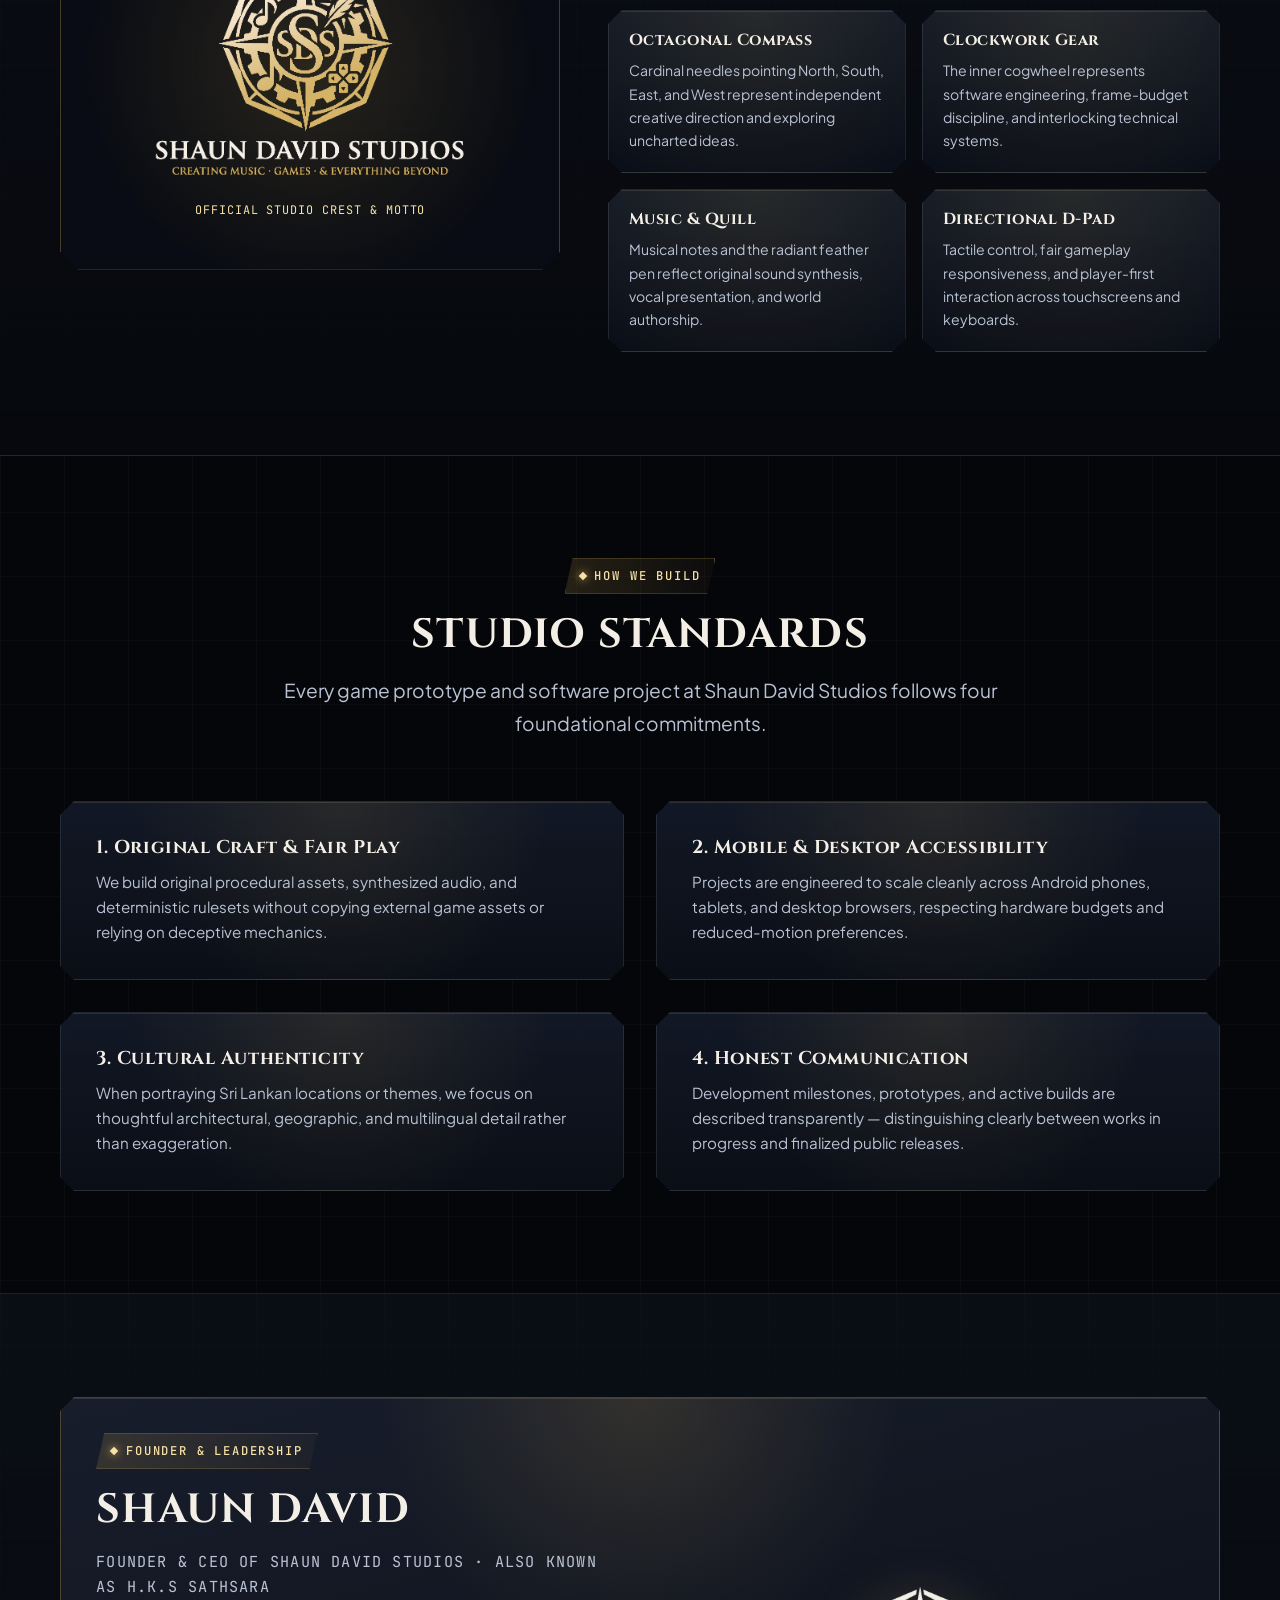
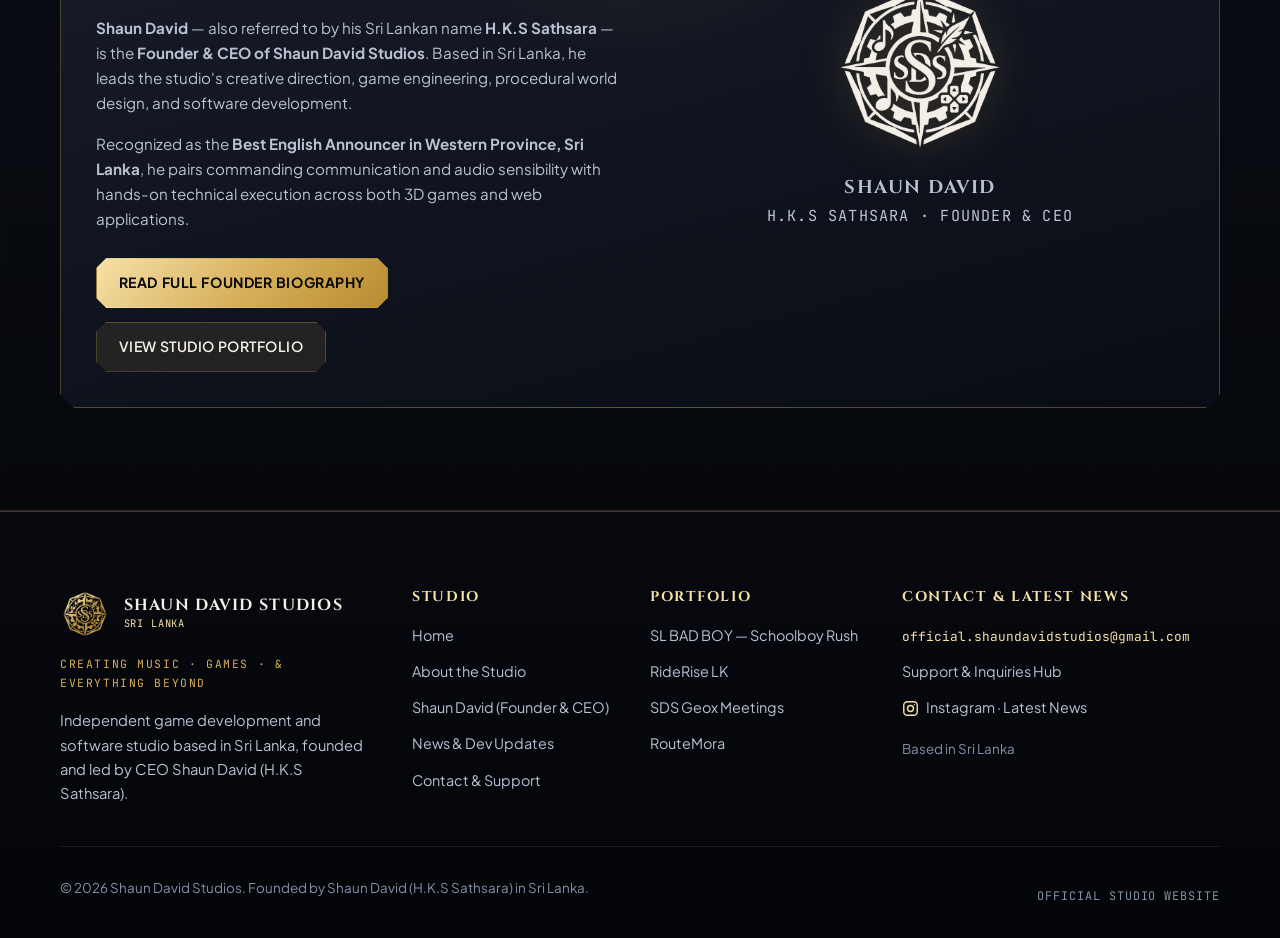
==== commit 1c3b2c7f: "feat(portfolio): add RideRise LK app showcase and official news announcement Co-authored-by: arena-a" ====
--- a/about/index.html
+++ b/about/index.html
@@ -34,7 +34,7 @@
   <link rel="manifest" href="/site.webmanifest">
 
   <link rel="preload" href="../assets/fonts/cinzel-latin-700-normal.woff2" as="font" type="font/woff2" crossorigin>
-  <link rel="stylesheet" href="../assets/css/main.css?v=3">
+  <link rel="stylesheet" href="../assets/css/main.css?v=4">
   <link rel="stylesheet" href="../assets/css/animations.css?v=3">
 
   <!-- Schema.org Structured Data (AboutPage + Organization + Founder) -->
@@ -365,6 +365,7 @@
           <h2 class="site-footer__heading">Portfolio</h2>
           <ul class="site-footer__links">
             <li><a href="../games/#sl-bad-boy">SL BAD BOY — Schoolboy Rush</a></li>
+            <li><a href="../games/#riderise-lk">RideRise LK</a></li>
             <li><a href="../games/#sds-geox-meetings">SDS Geox Meetings</a></li>
             <li><a href="../games/#routemora">RouteMora</a></li>
           </ul>
--- a/assets/css/main.css
+++ b/assets/css/main.css
@@ -1411,7 +1411,7 @@
   }
 }
 
-@media (max-width: 390px) {
+  @media (max-width: 390px) {
   .brand-link__sub {
     display: none;
   }
@@ -1421,3 +1421,82 @@
     padding: 0.38rem 0.7rem;
   }
 }
+
+/* 13. RideRise LK Showcase & Featured News Media */
+.riderise-layout {
+  display: grid;
+  grid-template-columns: minmax(0, 340px) minmax(0, 1fr);
+  gap: clamp(1.35rem, 3vw, 2.4rem);
+  align-items: center;
+}
+
+.riderise-badge-stage {
+  position: relative;
+  display: flex;
+  align-items: center;
+  justify-content: center;
+  padding: clamp(1rem, 2.4vw, 1.5rem);
+  background:
+    radial-gradient(circle at 50% 48%, rgba(255, 146, 36, 0.22), rgba(214, 174, 88, 0.08) 48%, rgba(4, 6, 10, 0.98) 78%),
+    #030407;
+  border: 1px solid rgba(255, 166, 58, 0.36);
+  clip-path: polygon(14px 0, calc(100% - 14px) 0, 100% 14px, 100% calc(100% - 14px), calc(100% - 14px) 100%, 14px 100%, 0 calc(100% - 14px), 0 14px);
+  box-shadow: inset 0 0 36px rgba(0, 0, 0, 0.75), 0 16px 38px rgba(0, 0, 0, 0.52);
+}
+
+.riderise-badge-stage img {
+  width: 100%;
+  max-width: 290px;
+  height: auto;
+  aspect-ratio: 1 / 1;
+  object-fit: contain;
+  border-radius: 50%;
+  filter: drop-shadow(0 10px 26px rgba(255, 132, 24, 0.24));
+}
+
+.news-feature-row {
+  display: grid;
+  grid-template-columns: minmax(0, 176px) minmax(0, 1fr);
+  gap: 1.45rem;
+  align-items: start;
+}
+
+.news-feature-media {
+  display: flex;
+  align-items: center;
+  justify-content: center;
+  padding: 0.65rem;
+  background: radial-gradient(circle at 50% 50%, rgba(255, 146, 36, 0.20), #040508 75%);
+  border: 1px solid rgba(255, 166, 58, 0.34);
+  clip-path: polygon(10px 0, calc(100% - 10px) 0, 100% 10px, 100% calc(100% - 10px), calc(100% - 10px) 100%, 10px 100%, 0 calc(100% - 10px), 0 10px);
+}
+
+.news-feature-media img {
+  width: 100%;
+  max-width: 156px;
+  height: auto;
+  aspect-ratio: 1 / 1;
+  object-fit: contain;
+  border-radius: 50%;
+}
+
+@media (max-width: 900px) {
+  .riderise-layout {
+    grid-template-columns: minmax(0, 1fr);
+  }
+
+  .riderise-badge-stage img {
+    max-width: 240px;
+  }
+}
+
+@media (max-width: 680px) {
+  .news-feature-row {
+    grid-template-columns: minmax(0, 1fr);
+  }
+
+  .news-feature-media {
+    max-width: 200px;
+  }
+}
+
